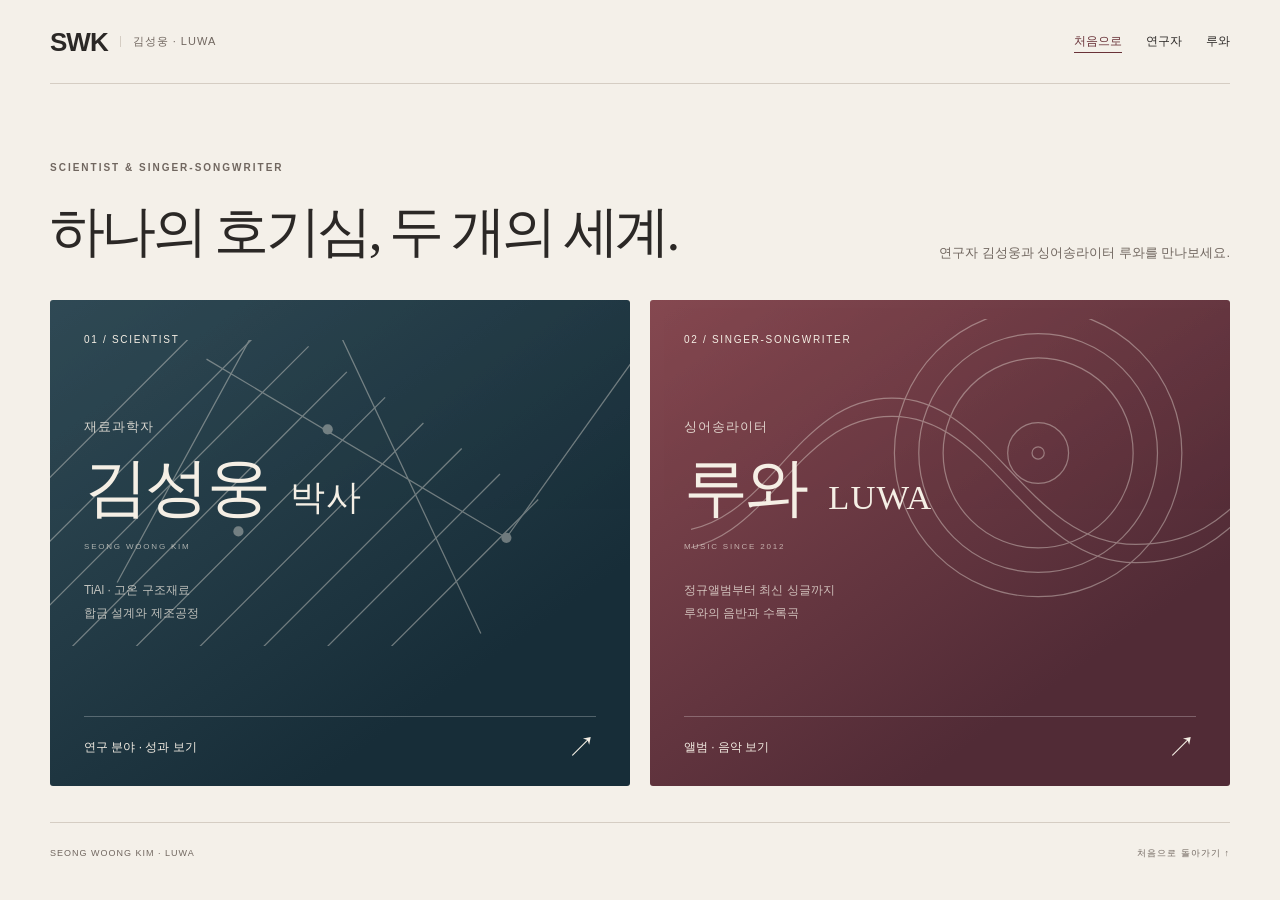
==== index.html @ 7f6cfd6c "Add YouTube Music links to all tracks" ====
<!doctype html><html lang="ko"><head><meta charset="utf-8"><meta name="viewport" content="width=device-width, initial-scale=1, viewport-fit=cover"><meta name="theme-color" content="#f4f0e9"><title>김성웅 · LUWA | 재료과학자와 싱어송라이터</title><meta name="description" content="한국재료연구원 김성웅 박사의 TiAl 연구 분야와 주요 성과, 싱어송라이터 루와의 음반과 멜론·지니·벅스 감상 링크."><link rel="icon" href="[data-uri]"><style>@charset "UTF-8";
:root{--paper:#f4f0e9;--ink:#2b2826;--muted:#70665f;--wine:#693238;--line:#d5cdc3;--serif:"Noto Serif CJK KR","Nanum Myeongjo","Batang",serif;--sans:-apple-system,BlinkMacSystemFont,"Segoe UI","Noto Sans CJK KR","Malgun Gothic",sans-serif}
*{box-sizing:border-box}html{scroll-behavior:smooth;scroll-padding-top:25px}body{margin:0;background:var(--paper);color:var(--ink);font-family:var(--sans);font-size:15px;line-height:1.7;word-break:keep-all;-webkit-font-smoothing:antialiased}a{color:inherit;text-decoration:none}button,input{font:inherit}button{color:inherit}button,a{-webkit-tap-highlight-color:transparent}button{cursor:pointer}button:disabled{cursor:default}img{display:block;max-width:100%}svg{display:block;width:24px;height:24px}a:focus-visible,button:focus-visible,input:focus-visible{outline:3px solid #a76632;outline-offset:5px}::selection{background:#693238;color:#fff}h1,h2,p,figure{margin:0}h2{font-family:var(--serif);font-size:clamp(26px,3vw,38px);font-weight:500;letter-spacing:-.065em;line-height:1.4}.wrap{width:calc(100% - 100px);max-width:1180px;margin-inline:auto}.eyebrow{font-size:10px;font-weight:650;letter-spacing:2px;line-height:1.6}.header{height:104px;display:flex;align-items:center;justify-content:space-between;border-bottom:1px solid var(--line)}.wordmark{display:flex;align-items:center;gap:12px;font-size:26px;font-weight:750;letter-spacing:-1px;line-height:1}.wordmark span{font-size:11px;letter-spacing:1px;font-weight:450;color:var(--muted);padding-left:12px;border-left:1px solid var(--line)}nav{display:flex;align-items:center;gap:30px;font-size:12px}nav>a{padding:12px 0}.nav-share{border:0;background:none;width:44px;height:44px;display:grid;place-items:center;margin-right:-10px}.nav-share:hover{color:var(--wine)}.hero{display:grid;grid-template-columns:1.03fr 1fr;gap:8%;padding-block:62px 64px;align-items:center}.hero-copy .eyebrow{display:flex;align-items:center;gap:11px}.small-star{font-size:22px;color:var(--wine);line-height:1}.divider{color:#b4a79c;margin-inline:3px}h1{font-family:var(--serif);font-size:clamp(75px,8.4vw,118px);font-weight:400;letter-spacing:-.075em;line-height:1.13;margin:25px 0 27px}h1 span{display:block;padding-left:27%}.hero-line{font-family:var(--serif);font-size:22px;letter-spacing:-.035em;margin-bottom:12px}.intro{color:var(--muted);font-size:13px;line-height:1.95}.hero-actions{display:flex;align-items:center;gap:24px;flex-wrap:wrap;margin-top:29px}.button{border:1px solid transparent;min-height:48px;display:inline-flex;align-items:center;justify-content:center;gap:12px;padding:12px 21px;font-size:12px;font-weight:550;transition:background .18s,transform .18s}.button svg{height:18px;width:18px}.primary{background:var(--wine);color:#fffaf3}.primary:hover{background:#54252b;transform:translateY(-1px)}.text-link{display:inline-flex;align-items:center;justify-content:space-between;gap:14px;min-height:44px;font-size:12px}.text-link:hover{color:var(--wine)}.text-link>span{font-size:20px;font-family:var(--sans)}.release-line{display:flex;gap:20px;align-items:baseline;margin-top:36px;border-top:1px solid var(--line);padding-top:18px;font-size:11px;letter-spacing:1px}.release-line>span:first-child{color:var(--muted);font-size:9px;letter-spacing:1.5px;margin-right:auto}.release-line time{font-weight:600;letter-spacing:1.7px}.release-line>span:last-child{font-size:9px;color:var(--muted)}.hero-art{min-width:0}.art-frame{box-shadow:12px 17px 35px #35261d1c;border:8px solid #eee7dc;background:var(--wine);transform:rotate(2deg)}.art-frame img{width:100%;height:auto}figcaption{display:flex;justify-content:space-between;gap:10px;color:var(--muted);font-size:8px;letter-spacing:1px;margin-top:26px}.listen-section{padding:70px 0;background:#eae4db;border-block:1px solid var(--line)}.listen-layout{display:grid;grid-template-columns:1fr 1.08fr;gap:9%}.section-heading .eyebrow{margin-bottom:17px;color:var(--wine)}.section-heading>p:not(.eyebrow){font-size:14px;line-height:1.9;color:var(--muted);margin-top:19px}.section-note{display:block;font-size:11px;color:var(--muted);margin-top:37px}.platforms{border-top:1px solid #bab0a5}.platform{width:100%;border:0;border-bottom:1px solid #c8beb3;padding:14px 4px;background:transparent;display:flex;align-items:center;gap:17px;text-align:left;min-height:73px}.platform-icon{width:34px;height:34px;border:1px solid #c7bcb2;border-radius:50%;display:grid;place-items:center;font-size:24px;line-height:1;font-weight:650;flex-shrink:0;font-family:Georgia,serif}.youtube{color:var(--wine);border:0}.platform-name{font-size:15px;line-height:1.4;font-weight:550}.platform-name>span{display:block;font-size:9px;font-weight:400;color:var(--muted);margin-top:2px;letter-spacing:.5px}.platform-status{margin-left:auto;font-size:10px;color:var(--muted);white-space:nowrap}.platform-status>span{font-size:20px;margin-left:15px;color:var(--wine)}.platform:disabled .platform-name{color:#736a63}.platform:disabled .platform-icon{color:#80736a}.platform.available:hover{background:#f4f0e980}.platform.available .platform-status{color:var(--wine);font-weight:550}.watch-section{padding-block:80px}.section-top{display:flex;align-items:flex-end;justify-content:space-between;gap:22px;margin-bottom:27px}.section-top .eyebrow{color:var(--wine);margin-bottom:12px}.video-shell{aspect-ratio:16/9;background:#2e2627;position:relative;overflow:hidden}.video-shell iframe{display:block;width:100%;height:100%;border:0;position:absolute;inset:0}.video-poster{height:100%;position:relative;display:flex;align-items:center;justify-content:center;flex-direction:column;isolation:isolate;overflow:hidden;color:#ede3d6;background:radial-gradient(ellipse at 45% 120%,#754349 0,transparent 65%),#292527}.video-poster:after{content:"";position:absolute;inset:16px;border:1px solid #ded0bf24;pointer-events:none}.video-orbit{position:absolute;width:70%;height:150%;border:1px solid #c5aa8c45;border-radius:50%;transform:rotate(35deg);z-index:-1}.video-orbit:after{content:"";position:absolute;inset:0;border:1px solid #d3baa254;border-radius:50%;transform:rotate(-70deg)}.video-artist{font-size:11px;letter-spacing:8px;opacity:.7;margin-top:3%}.video-title{font-family:var(--serif);font-size:clamp(34px,5.5vw,73px);letter-spacing:.12em;padding-left:.12em;margin-block:8px 24px}.play-button{border:0;background:none;color:#ede3d6;display:flex;align-items:center;gap:12px;font-size:11px;z-index:2;min-height:48px}.play-circle{border:1px solid #cdbdaf77;border-radius:50%;width:46px;height:46px;display:grid;place-items:center;transition:background .2s}.play-circle svg{width:18px;height:18px}.play-button:hover .play-circle{background:#f4f0e91c}.video-corner{position:absolute;left:34px;bottom:28px;font-size:9px;letter-spacing:1.5px;opacity:.55}.video-note{font-size:11px;color:var(--muted);margin-top:13px}.video-note a{text-decoration:underline;text-underline-offset:3px}.video-noscript{font-size:13px;text-decoration:underline;z-index:2}.artist-section{padding-block:72px;background:#eae4db;border-block:1px solid var(--line)}.artist-layout{display:grid;grid-template-columns:.9fr 1fr;gap:13%;align-items:center}.artist-monogram{aspect-ratio:1;display:flex;align-items:center;justify-content:center;background:#d9d1c6;position:relative;overflow:hidden}.artist-monogram>span{font-family:Georgia,serif;font-weight:400;font-size:clamp(88px,13vw,177px);letter-spacing:-.08em;line-height:.8;color:#786658;margin-top:-20px}.asterisk{font-family:var(--sans);font-size:.3em;display:inline-block;vertical-align:top;margin-left:10px;color:var(--wine)}.artist-monogram small{position:absolute;bottom:23px;left:28px;font-size:9px;letter-spacing:2px;line-height:1.6;color:#65574b}.artist-copy .eyebrow{color:var(--wine);margin-bottom:15px}.artist-copy h2{font-size:39px;display:flex;align-items:baseline;gap:15px}.artist-copy h2 span{font-family:var(--sans);font-size:13px;letter-spacing:4px;color:var(--muted)}.artist-lead{font-family:var(--serif);font-size:23px;line-height:1.5;margin-top:22px;margin-bottom:19px;letter-spacing:-.03em}.artist-copy>p:not(.eyebrow):not(.artist-lead){font-size:13px;color:var(--muted);line-height:1.95;margin-top:12px}.artist-facts{border-top:1px solid #c5baaf;display:flex;gap:60px;padding-top:20px;margin-top:27px}.artist-facts strong{font-family:Georgia,serif;font-size:29px;font-weight:400;line-height:1.2}.artist-facts strong small{font-family:var(--sans);font-size:9px;letter-spacing:1px;margin-left:4px}.artist-facts span{display:block;font-size:10px;color:var(--muted);margin-top:6px}.share-section{text-align:center;padding-block:90px 85px}.share-section .eyebrow{color:var(--wine);margin-bottom:22px}.share-section h2{font-size:clamp(30px,4vw,44px);line-height:1.5}.share-section>p:not(.eyebrow){font-size:13px;color:var(--muted);margin-top:15px;margin-bottom:27px}.share-section .primary{min-width:165px}.share-fallback{display:inline-flex}.js-enabled .share-fallback{display:none}.footer{display:flex;align-items:center;justify-content:space-between;border-top:1px solid var(--line);padding-block:28px 35px;gap:20px}.footer .wordmark{font-size:21px}.footer p,.footer>a:last-child{font-size:9px;letter-spacing:1px;color:var(--muted)}.mobile-bar{display:none}.toast{position:fixed;bottom:30px;left:50%;transform:translate(-50%,20px);padding:12px 21px;background:var(--ink);color:var(--paper);font-size:12px;opacity:0;pointer-events:none;z-index:20;transition:opacity .2s,transform .2s;max-width:calc(100% - 36px);width:max-content}.toast.show{opacity:1;transform:translate(-50%,0)}dialog{border:1px solid var(--line);background:var(--paper);padding:36px;max-width:calc(100vw - 32px);width:440px;color:var(--ink)}dialog::backdrop{background:#21161899}dialog h2{font-size:25px;margin:17px 0 13px}dialog p:not(.eyebrow){font-size:12px;color:var(--muted)}dialog input{display:block;width:100%;margin:20px 0;background:#fffaf5;border:1px solid var(--line);padding:12px;font-size:13px;word-break:normal}.dialog-close{position:absolute;right:8px;top:5px;font-size:28px;line-height:1;width:40px;height:40px;background:none;border:0}.sr-only,.skip-link:not(:focus){position:absolute;width:1px;height:1px;padding:0;margin:-1px;overflow:hidden;clip:rect(0,0,0,0);white-space:nowrap;border:0}.skip-link:focus{position:fixed;top:10px;left:10px;z-index:50;background:var(--ink);color:white;padding:10px 20px}[hidden]{display:none!important}
@media(min-width:1440px){.hero{padding-block:76px 80px}}
@media(max-width:900px){.wrap{width:calc(100% - 56px)}.hero{gap:6%;padding-block:50px}.hero-actions{gap:13px}.hero-actions .text-link{font-size:11px}.listen-layout{gap:7%;grid-template-columns:1fr 1.2fr}.artist-layout{gap:8%}.artist-lead{font-size:21px}}
@media(max-width:650px){body{font-size:14px;padding-bottom:calc(76px + env(safe-area-inset-bottom))}.wrap{width:calc(100% - 44px)}.header{height:77px}.wordmark{font-size:24px}.wordmark span{font-size:10px;gap:9px;padding-left:10px}nav{gap:17px;font-size:11px}nav>a{padding-block:13px}.nav-share{display:none}.hero{display:flex;flex-direction:column;gap:0;padding-block:37px 40px;align-items:stretch}.eyebrow{font-size:9px;letter-spacing:1.7px}.hero-copy .eyebrow{gap:8px}.small-star{font-size:20px}h1{font-size:86px;line-height:1.08;letter-spacing:-.075em;margin:21px 0 21px}h1 span{display:inline;padding-left:0}.hero-line{font-size:21px;margin-bottom:12px}.intro{font-size:12px;max-width:330px}.hero-actions{margin-top:22px;gap:20px}.button{font-size:12px;padding-inline:17px;min-height:48px}.hero-actions .text-link{font-size:11px;gap:8px}.release-line{margin-top:24px;padding-top:15px;gap:20px}.hero-art{width:88%;margin:34px auto 0}.art-frame{border-width:6px;transform:rotate(1.8deg)}figcaption{font-size:7px;letter-spacing:.5px;margin-top:20px}.listen-section{padding-block:41px}.listen-layout{grid-template-columns:1fr;gap:27px}.section-heading h2{font-size:28px}.section-heading .eyebrow{margin-bottom:12px}.section-heading>p:not(.eyebrow){font-size:12px;margin-top:13px;line-height:1.85}.section-heading>p:not(.eyebrow) br{display:none}.section-note{margin-top:13px;font-size:10px}.platform{padding-block:12px;min-height:70px}.platform-name{font-size:14px}.platform-status{font-size:10px}.watch-section{padding-block:42px}.section-top{display:block;margin-bottom:17px}.section-top h2{font-size:28px}.section-top>.text-link{font-size:10px;min-height:34px;margin-top:8px;gap:8px}.video-poster:after{inset:9px}.video-title{font-size:32px;margin:5px 0 10px;letter-spacing:.08em}.video-artist{font-size:8px;letter-spacing:5px;margin-top:0}.play-circle{width:36px;height:36px}.play-button{font-size:10px;gap:9px;min-height:42px}.video-corner{display:none}.video-note{font-size:10px;line-height:1.85;margin-top:12px}.artist-section{padding-block:39px}.artist-layout{grid-template-columns:1fr;gap:28px}.artist-monogram{aspect-ratio:1.75}.artist-monogram>span{font-size:104px;line-height:.83;margin-left:21px;margin-top:0}.artist-monogram>span br{display:none}.artist-monogram small{font-size:7px;left:18px;bottom:15px}.artist-copy h2{font-size:35px}.artist-copy .eyebrow{margin-bottom:9px}.artist-lead{font-size:23px;margin-top:17px;margin-bottom:15px}.artist-copy>p:not(.eyebrow):not(.artist-lead){font-size:12px}.artist-facts{margin-top:24px;gap:65px;padding-top:17px}.share-section{padding-block:54px}.share-section h2{font-size:31px}.share-section .eyebrow{font-size:8px;margin-bottom:16px}.share-section>p:not(.eyebrow){font-size:12px;margin-bottom:23px}.footer{padding-block:24px;flex-wrap:wrap;gap:16px}.footer p{margin-left:auto;font-size:8px}.footer>a:last-child{display:none}.mobile-bar{display:flex;align-items:center;justify-content:space-between;gap:12px;position:fixed;bottom:0;left:0;right:0;background:#f4f0e9f5;border-top:1px solid var(--line);padding:12px 22px calc(12px + env(safe-area-inset-bottom));z-index:10;backdrop-filter:blur(8px)}.mobile-bar>span{font-size:12px;font-weight:600}.mobile-bar small{display:block;font-size:8px;letter-spacing:1.6px;font-weight:400;color:var(--muted);margin-top:2px}.mobile-bar a{display:flex;align-items:center;justify-content:space-between;min-height:44px;gap:35px;background:var(--wine);color:var(--paper);padding:10px 18px;font-size:11px}.toast{bottom:calc(91px + env(safe-area-inset-bottom));font-size:11px}dialog{padding:30px 23px}}
@media(max-width:365px){.wrap{width:calc(100% - 36px)}nav{gap:12px}h1{font-size:62px}.hero-actions{gap:12px}.hero-actions .text-link{font-size:10px}.button{padding-inline:13px}.hero-art{width:90%}.release-line{gap:12px}.platform{gap:12px}.platform-status{font-size:9px}.artist-monogram>span{font-size:90px}.mobile-bar{padding-inline:18px}}
@media(prefers-reduced-motion:reduce){html{scroll-behavior:auto}*,*:before,*:after{transition:none!important;animation:none!important}}
@media print{.mobile-bar,.nav-share,[data-share],.play-button{display:none!important}body{padding-bottom:0}.hero,.artist-layout{break-inside:avoid}.video-shell{max-height:300px}.share-section{display:none}}
/* Discography: an accessible static catalog, enhanced with local filtering. */
.discography-section{padding-block:76px 68px}.archive-heading{display:flex;justify-content:space-between;align-items:center;gap:30px}.archive-heading .eyebrow{color:var(--wine);margin-bottom:17px}.archive-heading h2{font-size:42px;line-height:1.45}.archive-intro{font-size:13px;line-height:1.9;color:var(--muted);margin-top:17px}.archive-numbers{display:flex;flex-wrap:wrap;gap:20px 42px;text-align:right;max-width:235px}.archive-numbers strong{font:64px/1 Georgia,serif;color:var(--wine)}.archive-numbers span{display:block;font-size:9px;letter-spacing:2px;margin-top:8px}.archive-numbers p{flex-basis:100%;font-size:10px;letter-spacing:3px;border-top:1px solid var(--line);padding-top:14px}.archive-note{font-size:11px;color:var(--muted);line-height:1.8;margin-top:22px}.catalog-tools{margin-top:32px;padding:20px;background:#eae4db;border:1px solid var(--line)}.search-wrap{display:flex;align-items:center;gap:12px;border-bottom:1px solid #a79c90;padding-bottom:12px}.search-wrap svg{width:21px;flex-shrink:0;color:var(--wine)}.search-wrap input{background:transparent;border:0;min-width:0;width:100%;font-size:14px;line-height:1.5;padding:9px 0;color:var(--ink)}.search-wrap input::placeholder{color:#6e6259}.catalog-filters{display:flex;align-items:center;justify-content:space-between;gap:14px;margin-top:15px}.type-filters{display:flex;flex-wrap:wrap;gap:7px}.type-filters button{background:transparent;border:1px solid #c5b8aa;border-radius:2px;min-height:44px;font-size:12px;padding:7px 15px}.type-filters button[aria-pressed=true]{background:var(--wine);border-color:var(--wine);color:#fffaf3}.version-select select{font:inherit;font-size:12px;min-height:44px;padding:8px 25px 8px 10px;border:1px solid #c5b8aa;color:var(--ink);background:var(--paper);border-radius:2px;max-width:100%}select:focus-visible,summary:focus-visible{outline:3px solid #a76632;outline-offset:4px}.catalog-status{display:flex;align-items:center;justify-content:space-between;gap:12px;margin-top:21px;margin-bottom:12px}.catalog-status p{font-size:11px;color:var(--muted)}.catalog-status button,.no-results button{border:0;background:none;min-height:44px;color:var(--wine);font-size:12px;padding:8px 0}.album-grid{display:grid;grid-template-columns:repeat(2,minmax(0,1fr));gap:17px;align-items:start}.album-card{border:1px solid var(--line);background:#faf7f1;min-width:0}.album-card summary{padding:18px;cursor:pointer;display:flex;align-items:center;gap:18px;list-style:none;min-height:135px}.album-card summary::-webkit-details-marker{display:none}.album-card summary:hover{background:#eee7dd}.album-card summary img{width:92px;height:92px;object-fit:cover;flex-shrink:0;box-shadow:0 4px 10px #28201818}.album-info{display:block;flex:1;min-width:0}.album-meta{display:block;color:var(--muted);font-size:10px;line-height:1.6}.album-meta>span{padding-inline:5px}.album-title{display:block;font-family:var(--serif);font-size:22px;line-height:1.5;letter-spacing:-.045em;margin-block:7px 9px;overflow-wrap:anywhere}.album-count{font-size:8px;letter-spacing:1.6px;color:var(--muted)}.expand-icon{font:28px/1 Georgia,serif;font-weight:300;color:var(--wine);flex-shrink:0}.album-card[open] .expand-icon{transform:rotate(45deg)}.album-body{padding:0 18px 8px}.album-links{border-top:1px solid var(--line);border-bottom:1px solid var(--line);display:flex;align-items:center;justify-content:space-between;gap:8px;padding-block:7px}.album-links>span{font-size:10px;color:var(--muted)}.album-links>div{display:flex;flex-wrap:wrap;gap:12px}.album-links a{font-size:11px;color:var(--wine);display:inline-flex;gap:6px;align-items:center;min-height:44px}.tracklist{padding:0;margin:0;list-style:none}.track{padding:13px 0 11px;border-bottom:1px solid #e1d9ce}.track:last-child{border-bottom:0}.track-name{display:flex;align-items:baseline;gap:11px;font-size:12px;line-height:1.7}.track-name>span:last-child{overflow-wrap:anywhere}.track-number{font-size:9px;color:#8a7767;min-width:17px;font-variant-numeric:tabular-nums}.track-links{display:flex;gap:8px;margin-left:28px;margin-top:7px}.track-links a{font-size:10px;display:flex;gap:7px;min-height:44px;align-items:center;justify-content:center;border:1px solid #d4c8ba;background:#f3eee5;color:#5d3c32;padding:7px 12px;flex:1;max-width:98px}.track-links a:hover,.album-links a:hover{color:var(--wine);background:#e6dccf}.catalog-source{font-size:10px;color:var(--muted);line-height:1.8;margin-top:22px}.no-results{text-align:center;padding:38px 16px;border:1px solid var(--line)}.no-results p{font-size:14px}.no-results button{text-decoration:underline}.hero-art .art-frame{background:#071525}.artist-nav{display:inline-block}
@media(max-width:900px){.album-card summary{gap:13px;padding:15px}.album-card summary img{width:76px;height:76px}.album-title{font-size:19px}.album-body{padding-inline:15px}.album-meta{font-size:9px}.album-meta>span{padding-inline:2px}}
@media(max-width:650px){.artist-nav{display:none!important}.discography-section{padding-block:44px}.archive-heading{align-items:flex-start;gap:16px}.archive-heading h2{font-size:29px}.archive-heading .eyebrow{margin-bottom:12px}.archive-intro{font-size:11px;margin-top:14px}.archive-numbers{max-width:80px;gap:17px;justify-content:flex-end;margin-top:28px}.archive-numbers strong{font-size:39px}.archive-numbers span{font-size:7px;letter-spacing:1.3px;margin-top:3px}.archive-numbers p{font-size:7px;letter-spacing:.5px;padding-top:10px}.archive-note{font-size:10px;margin-top:20px}.catalog-tools{padding:14px;margin-top:22px}.search-wrap{gap:9px;padding-bottom:8px}.search-wrap input{font-size:12px;padding-block:9px}.catalog-filters{flex-wrap:wrap;gap:10px;margin-top:12px}.type-filters{gap:6px}.type-filters button{font-size:11px;padding-inline:12px}.version-select{width:100%}.version-select select{width:100%;font-size:11px}.catalog-status{margin-top:14px;margin-bottom:8px}.catalog-status p,.catalog-status button{font-size:10px}.album-grid{grid-template-columns:1fr;gap:12px}.album-card summary{padding:15px;gap:15px;min-height:119px}.album-card summary img{width:80px;height:80px}.album-title{font-size:21px;margin-block:5px 7px}.album-meta{font-size:9px}.album-count{font-size:7px}.expand-icon{font-size:24px}.album-links>div{gap:11px}.album-links a{font-size:10px}.track-name{font-size:12px}.catalog-source{font-size:9px}.track-links a{max-width:none;font-size:10px}}
@media(max-width:365px){.archive-heading h2{font-size:26px}.archive-intro{font-size:10px}.archive-numbers strong{font-size:34px}.album-card summary{gap:12px;padding:13px}.album-card summary img{width:66px;height:66px}.album-title{font-size:19px}.album-body{padding-inline:13px}.track-links{gap:6px}.track-links a{padding-inline:8px}.type-filters button{padding-inline:10px}.archive-numbers{max-width:65px}.album-meta time{display:block}}
@media print{.catalog-tools,.catalog-status button{display:none!important}.album-grid{display:block}.album-card{break-inside:avoid;margin-bottom:14px}}

/* Scientist + musician homepage */
.dual-brand{letter-spacing:-.04em}.identity-hero{padding-block:66px 72px;display:grid;grid-template-columns:1.1fr 1fr;gap:7%;align-items:center}.identity-hero h1{font-size:clamp(37px,4.1vw,59px);line-height:1.5;letter-spacing:-.065em;margin:25px 0 22px}.identity-hero .eyebrow{color:var(--wine)}.identity-lead{font-size:17px;font-weight:600;letter-spacing:-.03em}.identity-copy{font-size:13px;line-height:2;color:var(--muted);margin-top:15px}.outline{border-color:var(--wine);color:var(--wine);background:transparent}.identity-art{display:grid;grid-template-columns:1fr .64fr;align-items:end;gap:13px}.music-window{background:#182b37;position:relative;box-shadow:0 12px 30px #2b282622;transform:translateY(-20px)}.music-window img{aspect-ratio:1;object-fit:cover}.music-window>span{display:block;background:#faf7f1;padding:16px;font-size:8px;letter-spacing:1.2px;color:var(--muted)}.music-window strong{display:block;font-family:var(--serif);font-size:22px;color:var(--ink);margin:5px 0;letter-spacing:0}.music-window small{font-size:7px;letter-spacing:.5px}.science-window{position:relative;isolation:isolate;overflow:hidden;background:#223740;color:#edf0ed;min-height:255px;padding:20px 16px;display:flex;flex-direction:column;justify-content:space-between;gap:20px}.science-window .eyebrow{font-size:7px;letter-spacing:1.4px;color:#d4d9ce}.science-window strong{font-family:var(--serif);font-size:27px;font-weight:400;line-height:1.5}.science-window>span:last-of-type{font-size:8px;line-height:1.7}.material-lines{position:absolute;inset:0;z-index:-1;opacity:.24;background:repeating-linear-gradient(125deg,transparent 0,transparent 13px,#c6d5c6 14px,transparent 15px)}.identity-strip{background:#e6dfd4;border-block:1px solid var(--line)}.identity-strip>div{display:flex;justify-content:space-between;gap:15px;padding-block:16px;font-size:10px;letter-spacing:1.5px;color:#61574e}.science-section{padding-block:75px}.science-heading{display:flex;justify-content:space-between;align-items:flex-end;gap:30px;margin-bottom:30px}.science-heading .eyebrow{color:var(--wine);margin-bottom:15px}.science-heading h2{font-size:36px}.science-heading>p{font-size:12px;line-height:1.9;color:var(--muted)}.science-feature{display:grid;grid-template-columns:.9fr 1fr;background:#e8e7e0;border:1px solid #c6ccc3}.science-feature-title{padding:35px;background:#223740;color:#f2f0e9}.science-feature-title .eyebrow{font-size:8px;color:#d3d8cc}.science-feature-title h3{font-family:var(--serif);font-size:33px;font-weight:400;line-height:1.45;letter-spacing:-.04em;margin:18px 0 24px}.science-feature-title>span{display:block;font-size:11px;border-top:1px solid #63716e;padding-top:16px}.science-feature-copy{padding:35px;display:flex;flex-direction:column;justify-content:center;gap:17px}.science-feature-copy p{font-size:13px;line-height:2;color:#52615e}.science-feature-copy a{color:#223740;margin-top:5px;justify-content:flex-start}.research-areas{display:grid;grid-template-columns:repeat(3,1fr);gap:25px;margin-top:33px}.research-areas article{border-top:1px solid var(--line);padding-top:17px}.research-areas article>span{font-size:9px;color:var(--wine)}.research-areas h3{font-size:17px;font-weight:500;margin:13px 0 9px}.research-areas p{font-size:12px;line-height:1.9;color:var(--muted)}.research-links{margin-top:26px;display:flex;flex-wrap:wrap;gap:12px 25px}.research-links a{min-height:44px;display:inline-flex;align-items:center;font-size:11px;color:var(--wine);border-bottom:1px solid var(--line)}.release-hero{border-top:1px solid var(--line)}.release-title{font-size:clamp(70px,8vw,110px);font-weight:400;letter-spacing:-.075em;line-height:1.13;margin:25px 0 27px}.release-title span{display:block;padding-left:27%}.mobile-only{display:none}.plain-notice{padding:14px;margin:0;background:#e8e1d6;font-size:12px;text-align:center}.dual-bar a{flex:1;justify-content:center}.dual-bar a:nth-child(2){background:#223740}
@media(max-width:900px){.identity-hero{gap:4%}.identity-art{gap:9px}.science-window{padding:17px 13px}.science-window strong{font-size:23px}.science-heading h2{font-size:31px}}
@media(max-width:650px){.identity-hero{display:block;padding-block:39px 43px}.identity-hero h1{font-size:36px;line-height:1.5;margin:21px 0}.identity-lead{font-size:15px;line-height:1.75}.identity-copy{font-size:12px}.identity-hero .hero-actions{gap:12px}.identity-art{max-width:380px;margin:48px auto 0;gap:13px;grid-template-columns:1fr .7fr}.science-window{min-height:220px;padding:18px 14px}.science-window strong{font-size:27px}.music-window>span{padding:13px}.music-window strong{font-size:20px}.music-window small{font-size:6px}.identity-strip>div{font-size:8px;letter-spacing:.3px;gap:7px;flex-wrap:wrap;justify-content:flex-start}.identity-strip span+span{padding-left:10px;border-left:1px solid #baaea0}.identity-strip span:last-child{display:none}.science-section{padding-block:44px}.science-heading{display:block;margin-bottom:23px}.science-heading h2{font-size:29px}.science-heading>p{margin-top:17px;font-size:11px}.science-feature{grid-template-columns:1fr}.science-feature-title{padding:25px}.science-feature-title h3{font-size:30px;margin:17px 0}.science-feature-title>span{font-size:10px}.science-feature-copy{padding:25px;gap:14px}.science-feature-copy p{font-size:12px}.research-areas{grid-template-columns:1fr;gap:17px;margin-top:23px}.research-areas article{display:grid;grid-template-columns:24px 1fr;gap:6px 10px}.research-areas h3{margin:0;font-size:16px}.research-areas p{grid-column:2;font-size:12px}.research-links{gap:8px 18px;margin-top:20px}.research-links a{font-size:10px}.release-title{font-size:80px;margin:21px 0;line-height:1.12}.release-title span{display:inline;padding:0}.dual-brand{font-size:23px}.dual-brand span{font-size:9px}.header nav{gap:14px;font-size:10px}.dual-bar{gap:10px}.dual-bar a{min-height:44px;padding-inline:10px;gap:5px}.mobile-only{display:block}}
@media(max-width:365px){.identity-hero h1{font-size:29px}.science-window{min-height:190px;padding:14px 12px}.science-window strong{font-size:23px}.science-window>span:last-of-type{font-size:7px}.identity-art{gap:10px}.music-window>span{padding:11px}.release-title{font-size:61px}.dual-brand{font-size:20px}.dual-brand span{font-size:8px;padding-left:7px}.header nav{gap:11px;font-size:9px}}

.music-window img{width:100%;height:auto;aspect-ratio:1;object-fit:contain}

.science-window strong{white-space:nowrap}@media(max-width:650px){.science-window strong{font-size:21px}}@media(max-width:365px){.science-window strong{font-size:18px}}

/* Split entry and independent profiles */
.split-header nav{gap:24px}.split-header [aria-current=page]{color:var(--wine);text-decoration:underline;text-underline-offset:7px}.home-main{padding-block:46px 32px}.home-intro{display:flex;flex-wrap:wrap;justify-content:space-between;align-items:flex-end;gap:17px 25px;margin-bottom:32px}.home-intro .eyebrow{width:100%;color:var(--muted)}.home-intro h1{font-size:37px;line-height:1.4;letter-spacing:-.065em;margin:0}.home-intro>p:last-child{font-size:12px;color:var(--muted);padding-bottom:6px}.small-only{display:none}.portal-grid{display:grid;grid-template-columns:minmax(0,1fr) minmax(0,1fr);gap:20px}.portal{min-height:485px;position:relative;overflow:hidden;isolation:isolate;display:flex;flex-direction:column;color:#f5efe5;padding:31px 34px 24px;transition:transform .2s,box-shadow .2s}.research-portal{background:#223a43}.musician-portal{background:#743d42}.portal:hover{transform:translateY(-4px);box-shadow:0 12px 28px #29231b26}.portal:focus-visible{outline-offset:5px}.portal-label{font-size:8px;letter-spacing:1.7px;position:relative;z-index:1}.portal-drawing{display:block;width:100%;height:auto;position:absolute;right:0;top:30px;z-index:-1;opacity:.28;pointer-events:none}.portal .research-drawing{width:110%;right:-55px;top:40px}.portal .music-drawing{width:105%;right:-70px;top:19px;opacity:.26}.portal-name{margin-top:150px}.portal-role{display:block;font-size:13px;letter-spacing:1px;margin-bottom:10px;opacity:.85}.portal h2{font-size:51px;font-weight:400;line-height:1.25;letter-spacing:-.04em}.portal h2>span{font-family:Georgia,serif;font-size:32px;letter-spacing:.03em;display:inline-block;margin-left:8px}.portal-english{font-size:8px;letter-spacing:1.8px;opacity:.65;margin-top:12px}.portal-description{font-size:12px;line-height:1.9;opacity:.75;margin:25px 0 24px}.portal-action{display:flex;align-items:center;justify-content:space-between;gap:10px;border-top:1px solid #ffffff40;padding-top:16px;font-size:12px;line-height:1.6;margin-top:auto}.portal-arrow{font-size:29px;line-height:1}.home-caption{text-align:center;font-size:10px;color:var(--muted);margin-top:23px}.split-footer{padding-block:23px}.split-footer>p{font-size:9px;letter-spacing:1px}.split-footer>a:last-child{display:block}.profile-hero{display:grid;grid-template-columns:1.1fr .8fr;align-items:center;gap:9%;padding-block:58px}.profile-hero .eyebrow{color:#6c7d73}.profile-hero h1{font-family:var(--serif);font-size:28px;line-height:1.3;letter-spacing:-.05em;margin:20px 0}.profile-hero h1>span{font-size:62px;display:block;margin-top:7px;padding-left:0}.profile-subtitle{font-size:14px;margin-top:23px}.profile-copy{font-size:13px;color:var(--muted);line-height:2;margin-top:17px}.profile-symbol{aspect-ratio:1.45;position:relative;overflow:hidden;isolation:isolate;color:#d5e1d7;background:#223a43}.profile-symbol .portal-drawing{top:0;opacity:.5}.profile-symbol>span{position:absolute;bottom:19px;left:21px;font-size:8px;letter-spacing:1.5px}.music-symbol{background:#743d42;color:#f0dad0}.musician-profile h1{font-size:58px}.musician-profile h1 .latin-name{font:32px Georgia,serif;letter-spacing:.05em;margin-top:10px}.research-content{padding-block:34px 42px;border-top:1px solid var(--line)}.research-content>.eyebrow{color:var(--muted);margin-bottom:11px}.research-content>h2{font-size:31px}.research-content .research-areas{margin-top:25px}.research-content .science-feature{margin-top:26px}.transfer-highlight{padding:25px 0 0;margin-top:25px;border-top:1px solid var(--line)}.transfer-highlight .eyebrow{color:var(--muted);font-size:9px}.transfer-highlight h3{font-size:20px;font-weight:500;margin:14px 0 11px}.transfer-highlight p:not(.eyebrow){font-size:12px;color:var(--muted);line-height:1.9}.transfer-highlight a{margin-top:8px}.contact-section{padding-block:44px;background:#e5e7de;border-top:1px solid var(--line)}.contact-section h2{font-size:30px;margin-block:14px}.contact-section p:not(.eyebrow){font-size:12px;color:var(--muted);line-height:1.9}.contact-section .research-links{margin-top:18px}.musician-profile+.discography-section{padding-top:30px;border-top:1px solid var(--line)}.music-release-note{border-top:1px solid var(--line);padding-top:30px}.music-release-note p:first-child{font-size:13px}.music-release-note p:last-child{font-size:12px;color:var(--muted);margin-top:9px}.music-release-note+.watch-section{padding-top:35px}body{padding-bottom:0}.screen{min-height:100vh}.detail-screen{display:none}.detail-screen:target,#research:has(:target){display:block}.detail-screen:target~.home-screen,#research:has(:target)~.home-screen{display:none}.home-screen{display:block}
@media(max-width:900px){.portal{padding-inline:26px}.portal-name{margin-top:130px}.portal h2{font-size:43px}.portal h2>span{font-size:25px}.portal-description{font-size:11px}.profile-hero{gap:6%}.profile-copy{font-size:12px}}
@media(max-width:650px){.split-header{height:70px}.split-header .wordmark{font-size:21px}.split-header .wordmark span{font-size:8px;padding-left:8px}.split-header nav{gap:13px;font-size:10px}.home-main{padding-block:31px 24px}.home-intro{margin-bottom:25px;gap:15px}.home-intro .eyebrow{font-size:8px;letter-spacing:1.3px}.home-intro h1{font-size:29px;line-height:1.5}.home-intro>p:last-child{font-size:11px;line-height:1.8;max-width:280px;padding:0}.small-only{display:block}.portal-grid{gap:11px}.portal{min-height:382px;padding:19px 17px 17px}.portal-label{font-size:6px;letter-spacing:.75px;line-height:1.7;min-height:22px}.portal-name{margin-top:110px}.portal-role{font-size:10px;margin-bottom:9px;letter-spacing:0}.portal h2{font-size:29px;line-height:1.2}.portal h2>span{display:block;font-size:19px;margin:8px 0 0;line-height:1;letter-spacing:.02em}.portal-english{font-size:5.5px;letter-spacing:.7px;line-height:1.8;margin-top:10px;min-height:20px}.portal-name{min-height:111px}.portal-description{font-size:9px;line-height:1.9;margin-block:14px 20px}.portal-action{font-size:9px;align-items:center;gap:4px;padding-top:13px}.portal-arrow{font-size:22px}.portal .research-drawing{width:200%;right:-110px;top:28px;opacity:.28}.portal .music-drawing{width:195%;right:-130px;top:28px;opacity:.26}.home-caption{font-size:9px;margin-top:17px}.split-footer{padding-block:19px;gap:10px}.split-footer p{font-size:7px;margin-left:0}.split-footer>a:last-child{font-size:9px}.profile-hero{display:block;padding-block:35px}.profile-hero h1{font-size:23px;margin:17px 0}.profile-hero h1>span{font-size:43px}.profile-subtitle{font-size:12px;margin-top:17px}.profile-copy{font-size:12px;line-height:1.9;margin-top:13px}.profile-symbol{margin-top:28px;aspect-ratio:2.4}.profile-symbol .portal-drawing{top:-25%}.profile-symbol>span{font-size:7px;bottom:14px;left:16px}.musician-profile h1{font-size:44px}.musician-profile h1 .latin-name{font-size:25px}.research-content{padding-block:28px}.research-content>h2{font-size:26px}.research-content .research-areas{margin-top:20px}.transfer-highlight h3{font-size:17px;line-height:1.6}.transfer-highlight p:not(.eyebrow){font-size:11px}.contact-section{padding-block:32px}.contact-section h2{font-size:27px}.music-release-note p:first-child{font-size:11px}.music-release-note p:last-child{font-size:11px}.watch-section .section-top h2{font-size:25px}}
@media(max-width:365px){.wrap{width:calc(100% - 32px)}.split-header nav{gap:10px;font-size:9px}.split-header .wordmark{font-size:19px;gap:7px}.split-header .wordmark span{font-size:7px;padding-left:7px}.home-intro h1{font-size:26px}.portal-grid{gap:9px}.portal{padding-inline:13px;min-height:360px}.portal-name{margin-top:95px;min-height:102px}.portal h2{font-size:25px}.portal h2>span{font-size:17px}.portal-description{font-size:8px}.portal-role{font-size:9px}.portal-action{font-size:8px;gap:3px}.portal-arrow{font-size:19px}.portal-label{font-size:5.5px}.home-caption{font-size:8px}}

/* Give the two profiles their own palettes, with a common editorial layout. */
.split-header { height: 84px; }
.home-main { padding-block: clamp(36px, 6vw, 76px) 36px; }
.home-intro { margin-bottom: 30px; }
.home-intro h1 { font-size: clamp(30px, 4.3vw, 56px); }
.home-intro > p:last-child { font-size: 13px; }
.portal { min-height: clamp(370px, 38vw, 490px); border-radius: 3px; }
.research-portal { background: linear-gradient(145deg, #304a55, #172d38 75%); }
.musician-portal { background: linear-gradient(145deg, #854850, #512b36 75%); }
.portal-label { font-size: 10px; }
.portal-name { margin-top: auto; }
.portal h2 { font-size: clamp(36px, 5vw, 66px); }
.portal h2 > span { font-size: .54em; }
.portal-description { margin-bottom: 24px; }
.portal .portal-drawing { opacity: .38; }
.profile-hero h1:focus, .home-intro h1:focus { outline: none; }
.album-card[open] { border-color: #ab8588; }
.album-card summary:focus-visible { outline: 3px solid var(--wine); outline-offset: -4px; }
.album-links a, .track-links a { min-height: 36px; display: inline-flex; align-items: center; gap: 3px; }
@media (max-width: 650px) {
  body { padding-bottom: env(safe-area-inset-bottom); }
  .split-header { height: 70px; }
  .home-intro > p:last-child { font-size: 12px; }
  .portal { min-height: 290px; }
  .portal-name { min-height: 0; }
  .portal-label { font-size: 7px; }
  .portal-description { font-size: 11px; margin-block: 12px 16px; }
  .portal-action { font-size: 10px; }
  .portal h2 { font-size: clamp(24px, 6.4vw, 37px); }
  .portal h2 > span { display: inline; font-size: .55em; margin-left: 2px; }
  .portal-english { font-size: 7px; min-height: 0; }
}

/* Research portfolio */
#research-main {
  --research-blue: #233d48;
  --research-quiet: #53696f;
  --research-rule: #cbc9be;
  --research-surface: #faf7f0;
  word-break: normal;
  overflow-wrap: anywhere;
}
#research-main h1:focus { outline: none; }
#research-main h2,
#research-main h3 { color: var(--research-blue); }
#research-main .eyebrow { color: var(--research-quiet); }
#research-main .research-hero {
  display: grid;
  grid-template-columns: minmax(0, 1.1fr) minmax(0, .9fr);
  align-items: stretch;
  gap: clamp(30px, 5.5vw, 78px);
  padding-block: clamp(42px, 6vw, 76px) 36px;
}
#research-main .research-intro { align-self: center; }
#research-main h1 {
  margin: 12px 0 5px;
  color: var(--research-blue);
  font: 500 clamp(35px, 5.2vw, 72px)/1.17 Georgia, serif;
  letter-spacing: -.065em;
}
#research-main .research-name-ko {
  color: var(--research-quiet);
  font: 17px/1.35 var(--serif);
}
#research-main .research-affiliation {
  margin-top: 25px;
  color: var(--research-blue);
  font-size: 16px;
  font-weight: 700;
}
#research-main .research-lead {
  margin-top: 13px;
  color: var(--muted);
  font-size: 14px;
  line-height: 1.95;
}
#research-main .research-temperature {
  position: relative;
  isolation: isolate;
  overflow: hidden;
  display: grid;
  align-items: end;
  min-height: 310px;
  padding: clamp(25px, 4vw, 48px);
  border-radius: 3px;
  background: linear-gradient(145deg, #314b56, #192e38);
  color: #f9f4e8;
}
#research-main .research-temperature::after {
  position: absolute;
  z-index: -1;
  inset: 0;
  content: "";
  pointer-events: none;
  background: repeating-linear-gradient(133deg, transparent 0 18px, #c1e0df27 18px 19px, transparent 19px 25px);
  mask-image: linear-gradient(115deg, transparent 32%, #000);
}
#research-main .research-temperature .eyebrow { color: #d2e0df; }
#research-main .temperature-value {
  margin-top: 5px;
  font: clamp(80px, 10.5vw, 136px)/.99 Georgia, serif;
  letter-spacing: -.075em;
}
#research-main .temperature-value span {
  margin-left: .22em;
  font-size: .39em;
  letter-spacing: -.035em;
  vertical-align: 40%;
}
#research-main .temperature-label { margin-top: 12px; font-size: 14px; font-weight: 650; }
#research-main .temperature-award { margin-top: 5px; color: #d3e0df; font-size: 12px; }
#research-main .research-facts {
  display: grid;
  grid-template-columns: repeat(3, minmax(0, 1fr));
  margin-block: 0;
  border-block: 1px solid var(--research-rule);
}
#research-main .research-facts div { min-width: 0; padding: 17px 20px 20px; }
#research-main .research-facts div + div { border-left: 1px solid var(--research-rule); }
#research-main .research-facts dt { color: var(--research-quiet); font-size: 11px; }
#research-main .research-facts dd {
  margin: 3px 0 0;
  color: var(--research-blue);
  font: clamp(24px, 3.2vw, 36px)/1.15 Georgia, serif;
}
#research-main .research-facts dd span {
  display: block;
  margin-top: 6px;
  font: 12px/1.5 var(--sans);
}
#research-main .research-block {
  padding-block: clamp(35px, 5vw, 61px);
  border-bottom: 1px solid var(--research-rule);
}
#research-main .research-section-title { margin-bottom: clamp(18px, 2.5vw, 28px); }
#research-main .research-section-title h2 { margin-top: 7px; }
#research-main .research-columns,
#research-main .research-patents {
  display: grid;
  grid-template-columns: repeat(2, minmax(0, 1fr));
  align-items: start;
  gap: clamp(22px, 4.5vw, 56px);
}
#research-main .research-works { display: grid; gap: 12px; }
#research-main .research-work {
  min-width: 0;
  padding: clamp(17px, 2.7vw, 30px);
  border: 1px solid var(--research-rule);
  background: var(--research-surface);
}
#research-main .research-work-feature {
  border-color: #c3d0cb;
  border-left: 3px solid var(--research-blue);
  background: #e8ede7;
}
#research-main .research-work h3 { margin: 8px 0; font-size: clamp(17px, 2.1vw, 23px); line-height: 1.45; }
#research-main .research-work > p:not(.eyebrow) { color: var(--muted); font-size: 13px; line-height: 1.85; }
#research-main .research-link {
  display: inline-flex;
  align-items: center;
  gap: 6px;
  min-height: 44px;
  color: var(--research-blue);
  font-size: 12px;
  font-weight: 700;
  text-decoration: underline;
  text-underline-offset: 4px;
}
#research-main .research-link:hover { color: var(--wine); }
#research-main .research-work > .research-link { margin-top: 5px; }
#research-main .research-subheading { margin: 0 0 10px; font-size: 17px; }
#research-main .research-list,
#research-main .research-topic-grid,
#research-main .research-papers,
#research-main .research-patent-links {
  list-style: none;
  margin: 0;
  padding: 0;
}
#research-main .research-list li {
  display: grid;
  grid-template-columns: 92px minmax(0, 1fr);
  align-items: baseline;
  gap: 10px;
  padding-block: 11px;
  border-top: 1px solid var(--research-rule);
}
#research-main .research-list time,
#research-main .research-date,
#research-main .research-papers time {
  color: var(--research-quiet);
  font-size: 12px;
  font-variant-numeric: tabular-nums;
}
#research-main .research-list strong { display: block; color: var(--research-blue); font-size: 14px; }
#research-main .research-list li div span { display: block; margin-top: 2px; color: var(--muted); font-size: 12px; }
#research-main .research-topic-grid {
  display: grid;
  grid-template-columns: repeat(2, minmax(0, 1fr));
  column-gap: clamp(22px, 4.5vw, 56px);
}
#research-main .research-topic-grid li {
  display: grid;
  grid-template-columns: 26px minmax(0, 1fr);
  gap: 10px;
  padding-block: 15px;
  border-top: 1px solid var(--research-rule);
}
#research-main .research-topic-index { padding-top: 4px; color: var(--research-quiet); font-size: 11px; }
#research-main .research-topic-grid h3 { margin: 0 0 4px; font-size: 17px; }
#research-main .research-topic-grid p { color: var(--muted); font-size: 13px; }
#research-main .research-papers li {
  display: grid;
  grid-template-columns: 54px minmax(0, 1fr) auto;
  align-items: start;
  gap: 14px;
  border-top: 1px solid var(--research-rule);
  padding: 16px 0;
}
#research-main .research-papers time { margin-top: 4px; }
#research-main .research-papers h3 { margin: 0 0 4px; font-size: clamp(15px, 2vw, 18px); line-height: 1.5; }
#research-main .research-papers p { color: var(--muted); font-size: 13px; }
#research-main .research-papers .paper-meta { margin-top: 5px; color: var(--research-quiet); font-size: 11px; }
#research-main .research-papers .research-link { align-self: center; white-space: nowrap; }
#research-main .paper-access { display: grid; justify-items: end; align-self: center; }
#research-main .paper-access .research-link { min-height: 36px; }
#research-main .research-patent-links,
#research-main .research-contact-links { display: flex; flex-wrap: wrap; align-items: center; gap: 0 21px; }
#research-main .research-contact {
  display: flex;
  flex-wrap: wrap;
  justify-content: space-between;
  align-items: center;
  gap: 8px 24px;
  padding-block: 33px;
}
#research-main .research-contact h2 { font-size: clamp(22px, 3vw, 30px); }
@media (max-width: 760px) {
  #research-main .research-hero,
  #research-main .research-columns,
  #research-main .research-patents { grid-template-columns: 1fr; }
  #research-main .research-hero { gap: 25px; padding-bottom: 24px; }
  #research-main .research-temperature { min-height: 224px; }
}
@media (max-width: 480px) {
  #research-main .research-facts div { padding: 12px 8px 14px; }
  #research-main .research-facts dt { font-size: 9px; }
  #research-main .research-facts dd span { display: block; margin: 3px 0 0; font-size: 10px; }
  #research-main .research-topic-grid { grid-template-columns: 1fr; }
  #research-main .research-list li { grid-template-columns: 81px minmax(0, 1fr); }
  #research-main .research-papers li { grid-template-columns: 34px minmax(0, 1fr); gap: 4px 8px; }
  #research-main .research-papers li > a,
  #research-main .research-papers .paper-access { grid-column: 2; justify-self: start; }
  #research-main .paper-access { display: flex; gap: 15px; }
  #research-main .research-papers .research-link { align-self: start; font-size: 11px; }
  #research-main .research-papers p { font-size: 12px; }
}

/* Research figures and source material */
#research-main .research-gallery {
  display: grid;
  grid-template-columns: repeat(3, minmax(0, 1fr));
  gap: clamp(12px, 2vw, 24px);
}
#research-main .research-gallery figure {
  display: flex;
  flex-direction: column;
  overflow: hidden;
  border: 1px solid var(--research-rule);
  background: var(--research-surface);
}
#research-main .research-figure-image {
  position: relative;
  display: block;
  aspect-ratio: 3 / 2;
  background: #e8e6df;
}
#research-main .research-figure-image img {
  position: absolute;
  inset: 0;
  width: 100%;
  height: 100%;
  object-fit: contain;
}
#research-main .research-figure-image:focus-visible { outline-offset: -4px; }
#research-main .research-gallery figcaption {
  display: flex;
  flex: 1;
  flex-direction: column;
  align-items: flex-start;
  margin: 0;
  padding: clamp(16px, 2.3vw, 25px);
  color: var(--muted);
  font-size: 13px;
  line-height: 1.65;
  letter-spacing: normal;
  text-align: left;
}
#research-main .research-gallery h3 {
  margin: 7px 0;
  font-size: clamp(17px, 2vw, 21px);
  line-height: 1.35;
}
#research-main .research-figure-credit {
  margin-top: auto;
  padding-top: 13px;
  color: var(--research-quiet);
  font-size: 11px;
}
#research-main .research-figure-credit a { text-decoration: underline; text-underline-offset: 3px; }
#research-main .research-resources { margin-top: 30px; }
#research-main .research-resources h3 { margin: 0 0 10px; font-size: 19px; }
#research-main .research-resources ul { list-style: none; margin: 0; padding: 0; }
#research-main .research-resources li {
  display: grid;
  grid-template-columns: 106px minmax(0, 1fr) auto;
  align-items: center;
  gap: 8px 15px;
  padding-block: 12px;
  border-top: 1px solid var(--research-rule);
}
#research-main .research-resources .resource-kind {
  color: var(--research-quiet);
  font-size: 10px;
  font-weight: 650;
  letter-spacing: .8px;
}
#research-main .research-resources strong { color: var(--research-blue); font-size: 14px; }
#research-main .research-resources p { color: var(--muted); font-size: 12px; }
#research-main .research-resources .research-link { white-space: nowrap; }
@media (max-width: 760px) {
  #research-main .research-gallery { grid-template-columns: 1fr; }
  #research-main .research-figure-image { max-height: 300px; }
  #research-main .research-resources li { grid-template-columns: 1fr; gap: 3px; }
  #research-main .research-resources .research-link { justify-self: start; }
}

#research-main .research-quick-links { display: flex; flex-wrap: wrap; gap: 0 21px; margin-top: 12px; }
#research-main #research-figures,
#research-main #research-resources-title { scroll-margin-top: 24px; }
#research-main .research-result-grid { grid-template-columns: repeat(2, minmax(0, 1fr)); }
#research-main .research-result-grid .research-figure-image { aspect-ratio: 600 / 264; }
@media (max-width: 760px) {
  #research-main .research-result-grid { grid-template-columns: 1fr; }
}
#research-main #awards-press-title { scroll-margin-top: 24px; }
#research-main .press-section-intro { color: var(--muted); font-size: 14px; margin-top: 12px; max-width: 580px; }
#research-main .press-feature-grid { display: grid; grid-template-columns: minmax(0, 1.25fr) minmax(0, 1fr); gap: clamp(28px, 5vw, 68px); align-items: center; }
#research-main .research-press figure { margin: 0; min-width: 0; }
#research-main .research-press figure > a { display: block; }
#research-main .research-press img { display: block; width: 100%; height: auto; border: 1px solid var(--research-rule); }
#research-main .research-press figcaption { display: block; text-align: left; margin-top: 13px; font-size: 12px; line-height: 1.65; letter-spacing: 0; }
#research-main .research-press figcaption strong { display: block; color: var(--research-blue); font-size: 13px; font-weight: 650; }
#research-main .research-press figcaption p { margin: 4px 0; color: var(--muted); }
#research-main .research-press figcaption .research-link { margin-top: 4px; font-size: 11px; }
#research-main .press-award-label { color: #87633d; font-size: 10px; letter-spacing: 1.4px; font-weight: 700; }
#research-main .press-feature-copy h3 { font-family: var(--serif); font-size: clamp(27px, 3.1vw, 42px); font-weight: 400; line-height: 1.2; letter-spacing: -.035em; margin: 17px 0 20px; }
#research-main .press-award-name { color: var(--research-blue); font-weight: 650; font-size: 14px; margin-bottom: 15px; }
#research-main .press-feature-copy > p:not(.press-award-label):not(.press-award-name) { color: var(--muted); line-height: 1.8; font-size: 13px; }
#research-main .press-year-note { border-left: 2px solid #bba386; padding-left: 15px; margin: 20px 0 16px; }
#research-main .press-year-note strong { color: var(--research-blue); font-weight: 600; }
#research-main .press-secondary-grid { display: grid; grid-template-columns: minmax(0, .85fr) minmax(0, 1.15fr); gap: clamp(30px, 5vw, 68px); margin-top: 44px; padding-top: 38px; border-top: 1px solid var(--research-rule); align-items: start; }
#research-main .press-coverage h3 { margin: 0 0 18px; font-size: 20px; }
#research-main .press-story { display: block; padding: 17px 0 19px; border-top: 1px solid var(--research-rule); }
#research-main .press-story-meta { display: flex; justify-content: space-between; align-items: baseline; gap: 12px; color: var(--muted); font-size: 10px; letter-spacing: .5px; }
#research-main .press-story-meta strong { color: #87633d; font-size: 11px; }
#research-main .press-story-title { display: block; margin: 10px 0 6px; color: var(--research-blue); font-size: 15px; line-height: 1.65; font-weight: 600; word-break: keep-all; }
#research-main .press-story-title > span { display: inline-block; margin-left: 5px; }
#research-main .press-story-subtitle { display: block; color: var(--muted); font-size: 11px; line-height: 1.6; }
#research-main .press-story:hover .press-story-title { text-decoration: underline; text-underline-offset: 4px; }
@media (max-width: 760px) {
  #research-main .press-feature-grid, #research-main .press-secondary-grid { grid-template-columns: 1fr; gap: 25px; }
  #research-main .press-feature-copy h3 { font-size: 32px; }
  #research-main .press-secondary-grid { margin-top: 30px; padding-top: 30px; }
  #research-main .press-story-meta { flex-wrap: wrap; gap: 5px 12px; }
}

#music-main .track-links { flex-wrap: wrap; row-gap: 8px; }
</style></head><body><section id="research" class="screen detail-screen"><header class="header wrap split-header"><a class="wordmark" href="#home">SWK<span>김성웅 · LUWA</span></a><nav aria-label="주요 메뉴"><a href="#home" >처음으로</a><a href="#research" aria-current="page">연구자</a><a href="#music" >루와</a></nav></header><main id="research-main" lang="en">
  <section class="research-hero wrap" aria-labelledby="research-name">
    <div class="research-intro">
      <p class="eyebrow">MATERIALS SCIENCE · KIMS</p>
      <h1 id="research-name">Seong-Woong Kim</h1>
      <p class="research-name-ko" lang="ko">김성웅 박사</p>
      <p class="research-affiliation">Principal Researcher · Extreme Materials Research Institute, KIMS</p>
      <p class="research-lead">I develop lightweight, heat-resistant alloys for aircraft and power-generation turbines at the Korea Institute of Materials Science (KIMS). My work examines how lamellar microstructures in γ-TiAl evolve at high temperatures and affect strength and durability, then applies those findings to alloy design, casting, forging, and additive manufacturing.</p>
      <div class="research-quick-links" role="group" aria-label="Explore the research">
        <a class="research-link" href="#awards-press-title">Awards &amp; Press <span aria-hidden="true">↓</span></a>
        <a class="research-link" href="#research-figures">Research figures <span aria-hidden="true">↓</span></a>
        <a class="research-link" href="#research-resources-title">Technical resources <span aria-hidden="true">↓</span></a>
      </div>
    </div>
    <div class="research-temperature">
      <div class="research-temperature-content">
        <p class="eyebrow">FEATURED RESEARCH · γ-TiAl</p>
        <p class="temperature-value">950<span>°C</span></p>
        <p class="temperature-label">Lightweight TiAl alloys for gas turbines</p>
        <p class="temperature-award">KIMS World No. 1 Technology · 2025 selection</p>
      </div>
    </div>
  </section>

  <dl class="research-facts wrap">
    <div><dt>Education</dt><dd>KAIST <span>Ph.D. in Materials Science and Engineering</span></dd></div>
    <div><dt>Appointment</dt><dd>KIMS <span>Since 2011</span></dd></div>
    <div><dt>Publications · CV</dt><dd>55 <span>SCI papers</span></dd></div>
  </dl>

  <section class="research-block wrap research-press" aria-labelledby="awards-press-title">
    <div class="research-section-title">
      <p class="eyebrow">2026 / RECOGNITION &amp; MEDIA</p>
      <h2 id="awards-press-title">Awards &amp; Press</h2>
      <p class="press-section-intro">Recognition for high-temperature TiAl research, and the people behind it.</p>
    </div>
    <div class="press-feature-grid">
      <figure class="press-award-photo">
        <a href="award-world-no1-2026.jpg" target="_blank" rel="noopener noreferrer" aria-label="Open full-size World No. 1 Technology recognition photo">
          <img src="award-world-no1-2026.jpg" width="800" height="532" loading="lazy" decoding="async" alt="KIMS World No. 1 Technology recognition photo: Seong-Woong Kim on the left, Young-Sang Na in the center, and Seung-Eon Kim on the right, beside the award plaque.">
        </a>
        <figcaption>
          <strong lang="ko">세계1등기술 선정 기념사진</strong>
          <p>From left: Seong-Woong Kim, Young-Sang Na, and Seung-Eon Kim.</p>
          <a class="research-link" href="https://www.kims.re.kr/v17/bbx/board.php?bx_table=05_01&amp;wr_id=762" target="_blank" rel="noopener noreferrer">Photo: KIMS · 2026 press release <span aria-hidden="true">↗</span></a>
        </figcaption>
      </figure>
      <div class="press-feature-copy">
        <p class="press-award-label">KIMS WORLD NO. 1 TECHNOLOGY</p>
        <h3>Lightweight alloys.<br>High-temperature impact.</h3>
        <p class="press-award-name" lang="ko">가스터빈용 950℃ 이상급 TiAl 소재 기술</p>
        <p>The TiAl technology developed by Seong-Woong Kim's team was selected as a KIMS World No. 1 Technology, recognizing its contribution to lightweight, heat-resistant materials for gas turbines.</p>
        <p class="press-year-note">Official award: <strong>2025 World No. 1 Technology</strong><br>Recognition and press coverage in <strong>2026</strong>.</p>
        <a class="research-link" href="https://www.kims.re.kr/v17/bbx/board.php?bx_table=05_01&amp;wr_id=762" target="_blank" rel="noopener noreferrer">KIMS announcement <span aria-hidden="true">↗</span></a>
      </div>
    </div>
    <div class="press-secondary-grid">
      <figure class="press-lab-photo">
        <a href="research-ebm-team-2026.jpg" target="_blank" rel="noopener noreferrer" aria-label="Open full-size electron-beam additive manufacturing research photo">
          <img src="research-ebm-team-2026.jpg" width="600" height="399" loading="lazy" decoding="async" alt="Seong-Woong Kim and a colleague examining an electron-beam additive manufacturing system during TiAl alloy research.">
        </a>
        <figcaption>
          <strong>Inside the laboratory</strong>
          <p>Electron-beam additive manufacturing and microstructure control of high-temperature TiAl alloys.</p>
          <a class="research-link" href="https://www.kims.re.kr/v17/bbx/board.php?bx_table=05_01&amp;wr_id=762" target="_blank" rel="noopener noreferrer">Photo: KIMS · 2026 <span aria-hidden="true">↗</span></a>
        </figcaption>
      </figure>
      <div class="press-coverage" aria-labelledby="press-coverage-title">
        <h3 id="press-coverage-title">Selected media coverage</h3>
        <a class="press-story" href="https://www.etnews.com/20260520000097" target="_blank" rel="noopener noreferrer">
          <span class="press-story-meta"><strong lang="ko">전자신문</strong><time datetime="2026-05-20">20 MAY 2026</time></span>
          <span class="press-story-title" lang="ko">950도 초고온 경량 내열 합금, ‘세계 1등 기술’ 선정 <span aria-hidden="true">↗</span></span>
          <span class="press-story-subtitle">World No. 1 Technology · high-temperature TiAl alloys</span>
        </a>
        <a class="press-story" href="https://www.nocutnews.co.kr/news/6520019" target="_blank" rel="noopener noreferrer">
          <span class="press-story-meta"><strong lang="ko">CBS 노컷뉴스</strong><time datetime="2026-05-20">20 MAY 2026</time></span>
          <span class="press-story-title" lang="ko">김성웅 박사 연구팀, 2025년 세계 1등 기술 선정 <span aria-hidden="true">↗</span></span>
          <span class="press-story-subtitle">Research team, laboratory photographs, and technology overview</span>
        </a>
        <a class="press-story" href="https://zdnet.co.kr/view/?no=20260423170805" target="_blank" rel="noopener noreferrer">
          <span class="press-story-meta"><strong>ZDNet Korea</strong><time datetime="2026-04-23">23 APR 2026</time></span>
          <span class="press-story-title" lang="ko">재료연구 50주년 기념식과 세계1등 기술상 <span aria-hidden="true">↗</span></span>
          <span class="press-story-subtitle">World No. 1 Technology award recognition at the KIMS anniversary</span>
        </a>
      </div>
    </div>
  </section>

  <section class="research-block wrap" aria-labelledby="research-figures">
    <div class="research-section-title">
      <p class="eyebrow">SELECTED RESULTS</p>
      <h2 id="research-figures">Research in Figures</h2>
    </div>
    <div class="research-gallery research-result-grid">
      <figure>
        <a class="research-figure-image" href="tial-temperature-benchmarks.svg" target="_blank" rel="noopener noreferrer" aria-label="Open full-size TiAl temperature benchmark chart">
          <img src="tial-temperature-benchmarks.svg" width="600" height="264" loading="lazy" decoding="async" alt="Earlier TiAl benchmark of 750–800°C and the KIMS research demonstration at 950°C, plotted on the same temperature scale.">
        </a>
        <figcaption>
          <p class="eyebrow">KIMS · HIGH-TEMPERATURE ALLOYS</p>
          <h3>950°C-class TiAl for gas turbines</h3>
          <p>KIMS cited an earlier TiAl benchmark of about 750–800°C and reported tensile, creep, and fatigue performance at 950°C for its new alloy.</p>
          <p class="research-figure-credit"><a href="https://www.kims.re.kr/v17/bbx/board.php?bx_table=05_01&amp;wr_id=762" target="_blank" rel="noopener noreferrer">KIMS research announcement · May 2026 ↗</a></p>
        </figcaption>
      </figure>
      <figure>
        <a class="research-figure-image" href="lpbf-tial-lamellae-orientation.svg" target="_blank" rel="noopener noreferrer" aria-label="Open full-size LPBF TiAl lamellar orientation schematic">
          <img src="lpbf-tial-lamellae-orientation.svg" width="600" height="264" loading="lazy" decoding="async" alt="Orientation schematic of α₂/γ lamellae in two LPBF TiAl layers. The major layer is parallel to the build direction and the minor layer is perpendicular.">
        </a>
        <figcaption>
          <p class="eyebrow">PARK ET AL. · ADDITIVE MANUFACTURING</p>
          <h3>Bi-directional lamellae in LPBF γ-TiAl</h3>
          <p>After heat treatment, the α₂/γ lamellae lay parallel to the build direction (BD) in the major layer and perpendicular in the minor layer. Reported nanohardness was 9.3 ± 0.4 and 10.4 ± 0.8 GPa, respectively.</p>
          <p class="research-figure-credit"><a href="https://kumoh.scholarworks.kr/item/23f1aafe-48c0-4367-9dc1-4692bcb59355" target="_blank" rel="noopener noreferrer">Park et al. · Journal of Materials Research and Technology · 2026 ↗</a></p>
        </figcaption>
      </figure>
    </div>
  </section>

  <section class="research-block wrap" aria-labelledby="achievements-title">
    <div class="research-section-title">
      <p class="eyebrow">01 / RECOGNITION</p>
      <h2 id="achievements-title">Research Highlights &amp; Awards</h2>
    </div>
    <div class="research-columns">
      <div class="research-works">
        <article class="research-work research-work-feature">
          <p class="eyebrow">TECHNOLOGY HIGHLIGHT</p>
          <h3>950°C-class TiAl for gas turbines</h3>
          <p>The team designed an alloy with a thermally stable lamellar microstructure and achieved a uniform structure by vacuum melting, precision casting, and a single heat-treatment step. The alloy demonstrated tensile, creep, and fatigue performance at 950°C, as well as resistance to high-temperature oxidation.</p>
          <a class="research-link" href="https://www.kims.re.kr/v17/bbx/board.php?bx_table=05_01&amp;wr_id=762" target="_blank" rel="noopener noreferrer">KIMS research announcement <span aria-hidden="true">↗</span></a>
        </article>
        <article class="research-work">
          <p class="eyebrow">TECHNOLOGY TRANSFER · 2021</p>
          <h3>Transfer of gas turbine TiAl technology</h3>
          <p>KIMS transferred its lightweight, heat-resistant TiAl alloy technology to Airgen to support domestic production and industrial adoption of gas turbine materials.</p>
          <a class="research-link" href="https://www.kims.re.kr/v17/bbx/board.php?bx_table=05_01&amp;wr_id=477" target="_blank" rel="noopener noreferrer">KIMS technology transfer announcement <span aria-hidden="true">↗</span></a>
        </article>
      </div>
      <div class="research-honors">
        <h3 class="research-subheading">Selected awards</h3>
        <ul class="research-list">
          <li><time>2026</time><div><strong>Minister of Science and ICT Award</strong><span>Outstanding Research Achievement at Government-Funded Research Institutes</span></div></li>
          <li><time>2026</time><div><strong>KIMS World No. 1 Technology Award</strong><span>Selected in 2025 · Awarded in 2026</span></div></li>
          <li><time>2024</time><div><strong lang="en">Outstanding Scientist Award</strong><span>Korean Institute of Metals and Materials · Spring Meeting</span></div></li>
          <li><span class="research-date">2024 · 2019</span><div><strong>Outstanding Research Award</strong><span>Korea Institute of Materials Science (KIMS)</span></div></li>
          <li><time>2016</time><div><strong lang="en">Young Scientist Award</strong><span>Korean Institute of Metals and Materials · Spring Meeting</span></div></li>
          <li><time>2005</time><div><strong>Most Outstanding Ph.D. Thesis Award</strong><span>Materials Science and Engineering, KAIST</span></div></li>
        </ul>
      </div>
    </div>
  </section>

  <section class="research-block wrap" aria-labelledby="research-gallery-title">
    <div class="research-section-title">
      <p class="eyebrow">FIGURES &amp; SOURCE MATERIAL</p>
      <h2 id="research-gallery-title">Research Gallery</h2>
    </div>
    <div class="research-gallery">
      <figure>
        <a class="research-figure-image" href="turbine-stage-schematic.svg" target="_blank" rel="noopener noreferrer" aria-label="Open the full-size turbine stage schematic">
          <img src="turbine-stage-schematic.svg" width="720" height="480" loading="lazy" decoding="async" alt="Schematic of a turbine rotor with one blade highlighted and an enlarged blade detail">
        </a>
        <figcaption>
          <p class="eyebrow">01 / APPLICATION</p>
          <h3>Gas turbine stage</h3>
          <p>A turbine stage and blade detail show where lightweight, heat-resistant alloys can be used.</p>
          <p class="research-figure-credit">Original application schematic</p>
        </figcaption>
      </figure>
      <figure>
        <a class="research-figure-image" href="tial-ingots-us9790577-fig1.webp" target="_blank" rel="noopener noreferrer" aria-label="Open the full-size Ti–Al ingot photograph">
          <img src="tial-ingots-us9790577-fig1.webp" width="1010" height="576" loading="lazy" decoding="async" alt="Photograph of three disk-shaped cast Ti–Al alloy ingots in the patent">
        </a>
        <figcaption>
          <p class="eyebrow">02 / CAST ALLOY</p>
          <h3>Cast Ti–Al alloy ingots</h3>
          <p>Photograph from the patent study on obtaining room-temperature ductility in as-cast Ti–Al alloys.</p>
          <p class="research-figure-credit"><a href="https://patents.google.com/patent/US9790577B2/en" target="_blank" rel="noopener noreferrer">Kim et al. · US 9,790,577 B2 · Fig. 1 ↗</a></p>
        </figcaption>
      </figure>
      <figure>
        <a class="research-figure-image" href="tial-tem-us9790577-fig4.webp" target="_blank" rel="noopener noreferrer" aria-label="Open the full-size dark-field TEM image">
          <img src="tial-tem-us9790577-fig4.webp" width="706" height="706" loading="lazy" decoding="async" alt="Dark-field TEM micrograph showing bright parallel α₂ lamellae separated by dark γ regions, with a 0.5 micrometer scale bar">
        </a>
        <figcaption>
          <p class="eyebrow">03 / MICROSTRUCTURE</p>
          <h3>α₂/γ lamellae under TEM</h3>
          <p>Dark-field TEM image of Embodiment 1. The α₂ lamellae appear bright against the γ phase. Scale bar 0.5 μm.</p>
          <p class="research-figure-credit"><a href="https://patents.google.com/patent/US9790577B2/en" target="_blank" rel="noopener noreferrer">Kim et al. · US 9,790,577 B2 · Fig. 4, lower panel ↗</a></p>
        </figcaption>
      </figure>
    </div>
    <div class="research-resources">
      <h3 id="research-resources-title">Technical Resources</h3>
      <ul aria-labelledby="research-resources-title">
        <li>
          <span class="resource-kind">KIMS · 2025</span>
          <div><strong>950°C-class TiAl technology dossier</strong><p>Summary and detailed technical report released for public verification. Korean.</p></div>
          <a class="research-link" href="https://www.kims.re.kr/v17/bbx/board.php?bx_table=05_02&amp;wr_id=1073" target="_blank" rel="noopener noreferrer" aria-label="Open KIMS public verification documents">KIMS documents <span aria-hidden="true">↗</span></a>
        </li>
        <li>
          <span class="resource-kind">PATENT · 2017</span>
          <div><strong>Ti–Al-based alloy ingot having ductility at room temperature</strong><p>US 9,790,577 B2, including the complete figure plates.</p></div>
          <a class="research-link" href="https://patentimages.storage.googleapis.com/f2/e7/7d/412925d6622f8b/US9790577.pdf" target="_blank" rel="noopener noreferrer" aria-label="Open the United States patent PDF">Patent PDF <span aria-hidden="true">↗</span></a>
        </li>
        <li>
          <span class="resource-kind">ARTICLE · 2026</span>
          <div><strong>Texture control in laser powder bed fusion of γ-TiAl</strong><p>Park et al. on the formation of bi-directional α₂/γ lamellae.</p></div>
          <a class="research-link" href="https://kumoh.scholarworks.kr/item/23f1aafe-48c0-4367-9dc1-4692bcb59355" target="_blank" rel="noopener noreferrer" aria-label="Open the laser powder bed fusion article in the institutional repository">Article record <span aria-hidden="true">↗</span></a>
        </li>
      </ul>
    </div>
  </section>

  <section class="research-block wrap" aria-labelledby="fields-title">
    <div class="research-section-title">
      <p class="eyebrow">02 / RESEARCH FOCUS</p>
      <h2 id="fields-title">Research Areas</h2>
    </div>
    <ol class="research-topic-grid">
      <li><span class="research-topic-index" aria-hidden="true">01</span><div><h3>Alloy design and lamellar microstructures</h3><p>Effects of alloying and thermal history on α₂/γ lamella formation, interface migration, and coarsening.</p></div></li>
      <li><span class="research-topic-index" aria-hidden="true">02</span><div><h3>Casting, forging, and additive manufacturing</h3><p>Microstructure and texture control through precision casting, heat treatment, hot forging, and electron-beam and laser powder bed fusion.</p></div></li>
      <li><span class="research-topic-index" aria-hidden="true">03</span><div><h3>High-temperature strength and durability</h3><p>High-temperature tensile, creep, fatigue, and oxidation testing to guide turbine alloy and process development.</p></div></li>
      <li><span class="research-topic-index" aria-hidden="true">04</span><div><h3>Deformation and fracture mechanisms</h3><p>In situ transmission electron microscopy (TEM) of dislocation activity and crack propagation to explain differences in room-temperature ductility and fracture toughness.</p></div></li>
    </ol>
  </section>

  <section class="research-block wrap" aria-labelledby="papers-title">
    <div class="research-section-title">
      <p class="eyebrow">03 / RESEARCH OUTPUT</p>
      <h2 id="papers-title">Selected Publications</h2>
    </div>
    <ol class="research-papers">
      <li>
        <time>2026</time>
        <div><h3>Formation of a bi-directional α₂/γ lamellar microstructure through crystallographic texture control in a γ-TiAl alloy fabricated by laser powder bed fusion</h3><p>Crystallographic texture control produced lamellae aligned in two directions.</p><p class="paper-meta"><cite>Journal of Materials Research and Technology</cite> 42, 2625–2637 · Corresponding author</p></div>
        <div class="paper-access">
          <a class="research-link" href="https://doi.org/10.1016/j.jmrt.2026.03.273" target="_blank" rel="noopener noreferrer" aria-label="DOI for the laser powder bed fusion TiAl paper">DOI <span aria-hidden="true">↗</span></a>
          <a class="research-link" href="https://kumoh.scholarworks.kr/item/23f1aafe-48c0-4367-9dc1-4692bcb59355" target="_blank" rel="noopener noreferrer" aria-label="Institutional record for the laser powder bed fusion TiAl paper">Repository <span aria-hidden="true">↗</span></a>
        </div>
      </li>
      <li>
        <time>2024</time>
        <div><h3>Effect of forging routes on the microstructure and mechanical properties of newly-developed Ti-44Al-5.5Nb-0.5W-0.5Cr-0.3Si-0.1C alloys</h3><p>Comparison of how different forging routes affect microstructure and tensile properties.</p><p class="paper-meta"><cite>Journal of Alloys and Compounds</cite> 992, 174442 · Corresponding author</p></div>
        <a class="research-link" href="https://doi.org/10.1016/j.jallcom.2024.174442" target="_blank" rel="noopener noreferrer" aria-label="DOI for the TiAl forging routes paper">DOI <span aria-hidden="true">↗</span></a>
      </li>
      <li>
        <time>2023</time>
        <div><h3>A high tensile strength above 900 ℃ in β-solidified TiAl alloy through alloy design and microstructure optimization</h3><p>Alloy design and microstructure optimization improved the high-temperature tensile strength of β-solidified TiAl.</p><p class="paper-meta"><cite>Journal of Alloys and Compounds</cite> 947, 169676 · Corresponding author</p></div>
        <a class="research-link" href="https://doi.org/10.1016/j.jallcom.2023.169676" target="_blank" rel="noopener noreferrer" aria-label="DOI for the high-temperature tensile strength paper">DOI <span aria-hidden="true">↗</span></a>
      </li>
      <li>
        <time>2023</time>
        <div><h3>Achieving fine fully lamellar microstructure of casting TiAl alloy by simple heat treatment</h3><p>A step heat treatment refined the fully lamellar microstructure of cast TiAl without hot working.</p><p class="paper-meta"><cite>Materials Characterization</cite> 200, 112881 · Corresponding author</p></div>
        <a class="research-link" href="https://doi.org/10.1016/j.matchar.2023.112881" target="_blank" rel="noopener noreferrer" aria-label="DOI for the cast TiAl heat-treatment paper">DOI <span aria-hidden="true">↗</span></a>
      </li>
      <li>
        <time>2022</time>
        <div><h3>Origin of enhanced room temperature ductility in TiAl alloys: Reducing activation difference of deformation mechanism of γ phase</h3><p>The study relates the onset of deformation mechanisms in the γ phase to room-temperature ductility.</p><p class="paper-meta"><cite>Journal of Alloys and Compounds</cite> 899, 163307 · Corresponding author</p></div>
        <a class="research-link" href="https://doi.org/10.1016/j.jallcom.2021.163307" target="_blank" rel="noopener noreferrer" aria-label="DOI for the room-temperature ductility mechanisms paper">DOI <span aria-hidden="true">↗</span></a>
      </li>
      <li>
        <time>2014</time>
        <div><h3>An in-situ transmission electron microscopy study on room temperature ductility of TiAl alloys with fully lamellar microstructure</h3><p>In situ TEM revealed differences in crack paths and bridging ligaments in TiAl alloys with different room-temperature ductilities.</p><p class="paper-meta"><cite>Materials Science and Engineering: A</cite> 589, 140–145 · First author</p></div>
        <a class="research-link" href="https://doi.org/10.1016/j.msea.2013.09.080" target="_blank" rel="noopener noreferrer" aria-label="DOI for the in situ TEM study of TiAl ductility">DOI <span aria-hidden="true">↗</span></a>
      </li>
      <li>
        <time>2012</time>
        <div><h3>In situ observations of crack arrest and bridging by nanoscale twins in copper thin films</h3><p>In situ TEM captured how nanoscale twins bridged cracks as they propagated in copper thin films.</p><p class="paper-meta"><cite>Acta Materialia</cite> 60, 2959 · First author</p></div>
        <a class="research-link" href="https://doi.org/10.1016/j.actamat.2012.02.002" target="_blank" rel="noopener noreferrer" aria-label="DOI for the crack bridging in copper thin films paper">DOI <span aria-hidden="true">↗</span></a>
      </li>
    </ol>
  </section>

  <section class="research-block wrap" aria-labelledby="career-title">
    <div class="research-section-title">
      <p class="eyebrow">04 / BACKGROUND</p>
      <h2 id="career-title">Appointments &amp; Education</h2>
    </div>
    <div class="research-columns research-cv-columns">
      <div>
        <h3 class="research-subheading">Research appointments</h3>
        <ul class="research-list research-career">
          <li><span class="research-date">2018–present</span><div><strong>Principal Researcher · KIMS</strong><span>Lightweight, heat-resistant TiAl alloys and turbine components</span></div></li>
          <li><time>2015</time><div><strong>Visiting Scientist · Lawrence Berkeley National Laboratory</strong><span>National Center for Electron Microscopy · Room-temperature ductility of TiAl</span></div></li>
          <li><span class="research-date">2011–2017</span><div><strong>Senior Researcher · KIMS</strong><span>TiAl alloys, TiNi thin films, and deformation and fracture of titanium alloys</span></div></li>
          <li><span class="research-date">2008–2011</span><div><strong>Senior Research Associate · Brown University</strong><span>In situ TEM of crack–microstructure interactions</span></div></li>
          <li><span class="research-date">2006–2008</span><div><strong>Senior Research Engineer · Samsung Corning Precision Glass</strong><span>Strength and surface quality of LCD glass</span></div></li>
          <li><span class="research-date">2004–2006</span><div><strong>Senior Research Engineer · BOE Hydis Technology</strong><span>Low-resistivity aluminum alloys and thin-film transistors</span></div></li>
        </ul>
      </div>
      <div>
        <h3 class="research-subheading">Education</h3>
        <ul class="research-list research-education">
          <li><time>2005</time><div><strong>Ph.D. in Materials Science and Engineering · KAIST</strong><span>Dissertation on thermal stability and fracture toughness of directionally solidified TiAl–Nb alloys</span></div></li>
          <li><time>2001</time><div><strong>M.S. in Materials Science and Engineering · KAIST</strong></div></li>
          <li><time>1999</time><div><strong>B.Tech. in Materials Science and Engineering · KAIST</strong></div></li>
          <li><span class="research-date">1992–1995</span><div><strong>Hansung Science High School</strong></div></li>
        </ul>
      </div>
    </div>
  </section>

  <section class="research-block wrap" aria-labelledby="patents-title">
    <div class="research-section-title">
      <p class="eyebrow">05 / INTELLECTUAL PROPERTY</p>
      <h2 id="patents-title">Selected Patents</h2>
    </div>
    <div class="research-patents">
      <article class="research-work">
        <p class="eyebrow">TiAl ALLOY INGOT</p>
        <h3>Ti–Al-based alloy ingot having ductility at room temperature</h3>
        <ul class="research-patent-links">
          <li><a class="research-link" href="https://patents.google.com/patent/KR101342169B1/ko" target="_blank" rel="noopener noreferrer">KR 10-1342169 <span aria-hidden="true">↗</span></a></li>
          <li><a class="research-link" href="https://patents.google.com/patent/US9790577B2/en" target="_blank" rel="noopener noreferrer">US 9,790,577 <span aria-hidden="true">↗</span></a></li>
        </ul>
      </article>
      <article class="research-work">
        <p class="eyebrow">TiAl ALLOY DESIGN</p>
        <h3>Titanium–aluminum-based alloy</h3>
        <ul class="research-patent-links">
          <li><a class="research-link" href="https://patents.google.com/patent/KR101614124B1/ko" target="_blank" rel="noopener noreferrer">KR 10-1614124 <span aria-hidden="true">↗</span></a></li>
        </ul>
      </article>
    </div>
  </section>

  <section class="research-contact wrap" aria-labelledby="research-contact-title">
    <div>
      <p class="eyebrow">CONTACT</p>
      <h2 id="research-contact-title">Research &amp; Technology Collaboration</h2>
    </div>
    <div class="research-contact-links">
      <a class="research-link" href="https://tlo.kims.re.kr/tlo_search/tech_view.php?mngno=RT-22-00017&amp;sof=MNG_NO" target="_blank" rel="noopener noreferrer">KIMS technology brief <span aria-hidden="true">↗</span></a>
      <a class="research-link" href="mailto:mrbass@kims.re.kr">Institutional email <span aria-hidden="true">↗</span></a>
    </div>
  </section>
</main><footer class="footer wrap split-footer"><p>SEONG WOONG KIM · LUWA</p><a href="#home">처음으로 돌아가기 ↑</a></footer></section><section id="music" class="screen detail-screen"><header class="header wrap split-header"><a class="wordmark" href="#home">SWK<span>김성웅 · LUWA</span></a><nav aria-label="주요 메뉴"><a href="#home" >처음으로</a><a href="#research" >연구자</a><a href="#music" aria-current="page">루와</a></nav></header><main id="music-main"><section class="profile-hero wrap musician-profile"><div><p class="eyebrow">SINGER-SONGWRITER / SINCE 2012</p><h1>루와 <span class="latin-name">LUWA</span></h1><p class="profile-subtitle">곡을 쓰고, 노래합니다.</p><p class="profile-copy">2012년 싱글 ‘이유’에서 시작된 음악 여정.<br>정규앨범 두 장과 EP, 싱글에 담아온 이야기를 만나보세요.</p></div><div class="profile-symbol music-symbol" aria-hidden="true"><svg class="portal-drawing music-drawing" viewBox="0 0 500 240" aria-hidden="true"><g fill="none" stroke="currentColor" stroke-width="1"><circle cx="285" cy="110" r="118"/><circle cx="285" cy="110" r="98"/><circle cx="285" cy="110" r="78"/><circle cx="285" cy="110" r="25"/><circle cx="285" cy="110" r="5"/><path d="M-20 175C65 175 82 65 165 65s110 120 200 120 90-75 155-75M-20 190C65 190 82 80 165 80s110 120 200 120 90-75 155-75"/></g></svg><span>WORDS · MELODY · STORIES</span></div></section><section class="discography-section wrap" id="discography" aria-labelledby="discography-title">
      <div class="archive-heading"><div><p class="eyebrow">01 / COMPLETE DISCOGRAPHY</p><h2 id="discography-title">앨범과 수록곡</h2><p class="archive-intro">앨범을 선택하면 수록곡과 멜론·지니·벅스·YT Music 감상 링크가 열립니다.</p></div><div class="archive-numbers"><div><strong>12</strong><span>RELEASES</span></div><div><strong>44</strong><span>TRACKS</span></div><p>2012 — 2026</p></div></div>
      <p class="archive-note">정규앨범 2장 · EP 2장 · 싱글 8장<br>재수록곡과 Inst.·Acoustic 버전을 포함한 전체 수록 목록입니다.<br>YT Music 검색은 해당 곡·버전의 검색 결과로 연결됩니다.</p>
      <div class="catalog-tools" hidden>
        <label class="search-wrap"><svg viewbox="0 0 24 24" fill="none" aria-hidden="true"><circle cx="10.5" cy="10.5" r="6.5" stroke="currentColor" stroke-width="1.5"></circle><path d="m16 16 5 5" stroke="currentColor" stroke-width="1.5"></path></svg><span class="sr-only">곡, 앨범, 참여 아티스트 검색</span><input id="catalog-search" type="search" placeholder="곡·앨범·참여 아티스트 검색" autocomplete="off"></label>
        <div class="catalog-filters"><div class="type-filters" role="group" aria-label="음반 종류"><button type="button" data-filter="all" aria-pressed="true">전체</button><button type="button" data-filter="album" aria-pressed="false">정규앨범</button><button type="button" data-filter="ep" aria-pressed="false">EP</button><button type="button" data-filter="single" aria-pressed="false">싱글</button></div><label class="version-select"><span class="sr-only">트랙 버전</span><select id="version-filter"><option value="all">모든 버전</option><option value="vocal">노래</option><option value="inst">Inst.</option><option value="acoustic">Acoustic</option></select></label></div>
      </div>
      <div class="catalog-status"><p id="catalog-count" role="status" aria-live="polite">12개 음반 · 44개 트랙</p><button type="button" id="expand-all" hidden>모두 펼치기 +</button></div>
      <div class="album-grid"><details class="album-card" data-album="어떤 인연" data-type="single" open>
<summary><img src="[data-uri]" alt="어떤 인연 앨범 표지" width="170" height="170"><span class="album-info"><span class="album-meta">싱글 <span>·</span> <time datetime="2026-11-08">2026.11.08 </time></span><span class="album-title">어떤 인연</span><span class="album-count">2 TRACKS</span></span><span class="expand-icon" aria-hidden="true">+</span></summary>
<div class="album-body"><div class="album-links"><span>앨범 전체</span><div><a class="" href="https://www.melon.com/album/detail.htm?albumId=15134652" target="_blank" rel="noopener noreferrer" aria-label="어떤 인연 앨범 — 멜론에서 듣기, 새 탭">멜론 <span aria-hidden="true">↗</span></a><a class="" href="https://www.genie.co.kr/detail/albumInfo?axnm=88416094" target="_blank" rel="noopener noreferrer" aria-label="어떤 인연 앨범 — 지니에서 듣기, 새 탭">지니 <span aria-hidden="true">↗</span></a><a class="" href="https://music.bugs.co.kr/album/20853128" target="_blank" rel="noopener noreferrer" aria-label="어떤 인연 앨범 — 벅스에서 듣기, 새 탭">벅스 <span aria-hidden="true">↗</span></a></div></div><ol class="tracklist"><li class="track" data-version="song" data-search="어떤 인연"><div class="track-name"><span class="track-number">01</span><span>어떤 인연</span></div><div class="track-links"><a class="" href="https://www.melon.com/song/detail.htm?songId=603859612" target="_blank" rel="noopener noreferrer" aria-label="어떤 인연 — 멜론에서 듣기, 새 탭">멜론 <span aria-hidden="true">↗</span></a><a class="" href="https://www.genie.co.kr/detail/songInfo?xgnm=117701483" target="_blank" rel="noopener noreferrer" aria-label="어떤 인연 — 지니에서 듣기, 새 탭">지니 <span aria-hidden="true">↗</span></a><a class="" href="https://music.bugs.co.kr/track/34125609" target="_blank" rel="noopener noreferrer" aria-label="어떤 인연 — 벅스에서 듣기, 새 탭">벅스 <span aria-hidden="true">↗</span></a><a class="ytmusic-link" data-ytmusic-kind="audio" href="https://music.youtube.com/watch?v=0Kw7AcjXJYM&amp;list=OLAK5uy_l78VahAqU_JOy4vU7awUP8Ft8XIXSaR64" target="_blank" rel="noopener noreferrer" aria-label="어떤 인연 — YouTube Music에서 듣기, 새 탭" title="YouTube Music에서 듣기">YT Music <span aria-hidden="true">↗</span></a></div></li><li class="track" data-version="inst" data-search="어떤 인연 (Inst.)"><div class="track-name"><span class="track-number">02</span><span>어떤 인연 (Inst.)</span></div><div class="track-links"><a class="" href="https://www.melon.com/song/detail.htm?songId=603859613" target="_blank" rel="noopener noreferrer" aria-label="어떤 인연 (Inst.) — 멜론에서 듣기, 새 탭">멜론 <span aria-hidden="true">↗</span></a><a class="" href="https://www.genie.co.kr/detail/songInfo?xgnm=117701484" target="_blank" rel="noopener noreferrer" aria-label="어떤 인연 (Inst.) — 지니에서 듣기, 새 탭">지니 <span aria-hidden="true">↗</span></a><a class="" href="https://music.bugs.co.kr/track/34125610" target="_blank" rel="noopener noreferrer" aria-label="어떤 인연 (Inst.) — 벅스에서 듣기, 새 탭">벅스 <span aria-hidden="true">↗</span></a><a class="ytmusic-link" data-ytmusic-kind="audio" href="https://music.youtube.com/watch?v=EMAYh910VLo&amp;list=OLAK5uy_l78VahAqU_JOy4vU7awUP8Ft8XIXSaR64" target="_blank" rel="noopener noreferrer" aria-label="어떤 인연 (Inst.) — YouTube Music에서 듣기, 새 탭" title="YouTube Music에서 듣기">YT Music <span aria-hidden="true">↗</span></a></div></li></ol></div></details><details class="album-card" data-album="어른이 되어" data-type="single">
<summary><img src="[data-uri]" alt="어른이 되어 앨범 표지" width="170" height="170"><span class="album-info"><span class="album-meta">싱글 <span>·</span> <time datetime="2020-01-04">2020.01.04 </time></span><span class="album-title">어른이 되어</span><span class="album-count">2 TRACKS</span></span><span class="expand-icon" aria-hidden="true">+</span></summary>
<div class="album-body"><div class="album-links"><span>앨범 전체</span><div><a class="" href="https://www.melon.com/album/detail.htm?albumId=10371346" target="_blank" rel="noopener noreferrer" aria-label="어른이 되어 앨범 — 멜론에서 듣기, 새 탭">멜론 <span aria-hidden="true">↗</span></a><a class="" href="https://www.genie.co.kr/detail/albumInfo?axnm=81340736" target="_blank" rel="noopener noreferrer" aria-label="어른이 되어 앨범 — 지니에서 듣기, 새 탭">지니 <span aria-hidden="true">↗</span></a><a class="" href="https://music.bugs.co.kr/album/20298367" target="_blank" rel="noopener noreferrer" aria-label="어른이 되어 앨범 — 벅스에서 듣기, 새 탭">벅스 <span aria-hidden="true">↗</span></a></div></div><ol class="tracklist"><li class="track" data-version="song" data-search="어른이 되어"><div class="track-name"><span class="track-number">01</span><span>어른이 되어</span></div><div class="track-links"><a class="" href="https://www.melon.com/song/detail.htm?songId=32290180" target="_blank" rel="noopener noreferrer" aria-label="어른이 되어 — 멜론에서 듣기, 새 탭">멜론 <span aria-hidden="true">↗</span></a><a class="" href="https://www.genie.co.kr/detail/songInfo?xgnm=89760338" target="_blank" rel="noopener noreferrer" aria-label="어른이 되어 — 지니에서 듣기, 새 탭">지니 <span aria-hidden="true">↗</span></a><a class="" href="https://music.bugs.co.kr/track/31799554" target="_blank" rel="noopener noreferrer" aria-label="어른이 되어 — 벅스에서 듣기, 새 탭">벅스 <span aria-hidden="true">↗</span></a><a class="ytmusic-link" data-ytmusic-kind="audio" href="https://music.youtube.com/watch?v=FNedzHGl5Vc&amp;list=OLAK5uy_lT7v_jmNlxr9yuNgTgiax6wxZqF_wJ4Zs" target="_blank" rel="noopener noreferrer" aria-label="어른이 되어 — YouTube Music에서 듣기, 새 탭" title="YouTube Music에서 듣기">YT Music <span aria-hidden="true">↗</span></a></div></li><li class="track" data-version="inst" data-search="어른이 되어 (Inst.)"><div class="track-name"><span class="track-number">02</span><span>어른이 되어 (Inst.)</span></div><div class="track-links"><a class="" href="https://www.melon.com/song/detail.htm?songId=32290181" target="_blank" rel="noopener noreferrer" aria-label="어른이 되어 (Inst.) — 멜론에서 듣기, 새 탭">멜론 <span aria-hidden="true">↗</span></a><a class="" href="https://www.genie.co.kr/detail/songInfo?xgnm=89760339" target="_blank" rel="noopener noreferrer" aria-label="어른이 되어 (Inst.) — 지니에서 듣기, 새 탭">지니 <span aria-hidden="true">↗</span></a><a class="" href="https://music.bugs.co.kr/track/31799555" target="_blank" rel="noopener noreferrer" aria-label="어른이 되어 (Inst.) — 벅스에서 듣기, 새 탭">벅스 <span aria-hidden="true">↗</span></a><a class="ytmusic-link" data-ytmusic-kind="audio" href="https://music.youtube.com/watch?v=QpoRYb8TJVo&amp;list=OLAK5uy_lT7v_jmNlxr9yuNgTgiax6wxZqF_wJ4Zs" target="_blank" rel="noopener noreferrer" aria-label="어른이 되어 (Inst.) — YouTube Music에서 듣기, 새 탭" title="YouTube Music에서 듣기">YT Music <span aria-hidden="true">↗</span></a></div></li></ol></div></details><details class="album-card" data-album="나에겐 사랑" data-type="album">
<summary><img src="[data-uri]" alt="나에겐 사랑 앨범 표지" width="170" height="170"><span class="album-info"><span class="album-meta">정규 2집 <span>·</span> <time datetime="2016-02-03">2016.02.03 </time></span><span class="album-title">나에겐 사랑</span><span class="album-count">11 TRACKS</span></span><span class="expand-icon" aria-hidden="true">+</span></summary>
<div class="album-body"><div class="album-links"><span>앨범 전체</span><div><a class="" href="https://www.melon.com/album/detail.htm?albumId=2665483" target="_blank" rel="noopener noreferrer" aria-label="나에겐 사랑 앨범 — 멜론에서 듣기, 새 탭">멜론 <span aria-hidden="true">↗</span></a><a class="" href="https://www.genie.co.kr/detail/albumInfo?axnm=80786742" target="_blank" rel="noopener noreferrer" aria-label="나에겐 사랑 앨범 — 지니에서 듣기, 새 탭">지니 <span aria-hidden="true">↗</span></a><a class="" href="https://music.bugs.co.kr/album/20020164" target="_blank" rel="noopener noreferrer" aria-label="나에겐 사랑 앨범 — 벅스에서 듣기, 새 탭">벅스 <span aria-hidden="true">↗</span></a></div></div><ol class="tracklist"><li class="track" data-version="song" data-search="돌아보다"><div class="track-name"><span class="track-number">01</span><span>돌아보다</span></div><div class="track-links"><a class="" href="https://www.melon.com/song/detail.htm?songId=8042280" target="_blank" rel="noopener noreferrer" aria-label="돌아보다 — 멜론에서 듣기, 새 탭">멜론 <span aria-hidden="true">↗</span></a><a class="" href="https://www.genie.co.kr/detail/songInfo?xgnm=85914812" target="_blank" rel="noopener noreferrer" aria-label="돌아보다 — 지니에서 듣기, 새 탭">지니 <span aria-hidden="true">↗</span></a><a class="" href="https://music.bugs.co.kr/track/30146746" target="_blank" rel="noopener noreferrer" aria-label="돌아보다 — 벅스에서 듣기, 새 탭">벅스 <span aria-hidden="true">↗</span></a><a class="ytmusic-link search-link" data-ytmusic-kind="search" href="https://music.youtube.com/search?q=%EB%A3%A8%EC%99%80+%EB%8F%8C%EC%95%84%EB%B3%B4%EB%8B%A4" target="_blank" rel="noopener noreferrer" aria-label="돌아보다 — YouTube Music에서 검색, 새 탭" title="YouTube Music에서 검색">YT Music 검색 <span aria-hidden="true">↗</span></a></div></li><li class="track" data-version="song" data-search="나에겐 사랑"><div class="track-name"><span class="track-number">02</span><span>나에겐 사랑</span></div><div class="track-links"><a class="" href="https://www.melon.com/song/detail.htm?songId=8042281" target="_blank" rel="noopener noreferrer" aria-label="나에겐 사랑 — 멜론에서 듣기, 새 탭">멜론 <span aria-hidden="true">↗</span></a><a class="" href="https://www.genie.co.kr/detail/songInfo?xgnm=85914813" target="_blank" rel="noopener noreferrer" aria-label="나에겐 사랑 — 지니에서 듣기, 새 탭">지니 <span aria-hidden="true">↗</span></a><a class="" href="https://music.bugs.co.kr/track/30146747" target="_blank" rel="noopener noreferrer" aria-label="나에겐 사랑 — 벅스에서 듣기, 새 탭">벅스 <span aria-hidden="true">↗</span></a><a class="ytmusic-link" data-ytmusic-kind="official-video" href="https://music.youtube.com/watch?v=dDeklVP2jMo" target="_blank" rel="noopener noreferrer" aria-label="나에겐 사랑 — YouTube Music 공식 영상 감상, 새 탭" title="YouTube Music 공식 영상 감상">YT Music <span aria-hidden="true">↗</span></a></div></li><li class="track" data-version="song" data-search="너는 내 맘속에"><div class="track-name"><span class="track-number">03</span><span>너는 내 맘속에</span></div><div class="track-links"><a class="" href="https://www.melon.com/song/detail.htm?songId=8042282" target="_blank" rel="noopener noreferrer" aria-label="너는 내 맘속에 — 멜론에서 듣기, 새 탭">멜론 <span aria-hidden="true">↗</span></a><a class="" href="https://www.genie.co.kr/detail/songInfo?xgnm=85914814" target="_blank" rel="noopener noreferrer" aria-label="너는 내 맘속에 — 지니에서 듣기, 새 탭">지니 <span aria-hidden="true">↗</span></a><a class="" href="https://music.bugs.co.kr/track/30146748" target="_blank" rel="noopener noreferrer" aria-label="너는 내 맘속에 — 벅스에서 듣기, 새 탭">벅스 <span aria-hidden="true">↗</span></a><a class="ytmusic-link search-link" data-ytmusic-kind="search" href="https://music.youtube.com/search?q=%EB%A3%A8%EC%99%80+%EB%84%88%EB%8A%94+%EB%82%B4+%EB%A7%98%EC%86%8D%EC%97%90" target="_blank" rel="noopener noreferrer" aria-label="너는 내 맘속에 — YouTube Music에서 검색, 새 탭" title="YouTube Music에서 검색">YT Music 검색 <span aria-hidden="true">↗</span></a></div></li><li class="track" data-version="song" data-search="인생이란 게 (Feat. 소울맨)"><div class="track-name"><span class="track-number">04</span><span>인생이란 게 (Feat. 소울맨)</span></div><div class="track-links"><a class="" href="https://www.melon.com/song/detail.htm?songId=8042283" target="_blank" rel="noopener noreferrer" aria-label="인생이란 게 (Feat. 소울맨) — 멜론에서 듣기, 새 탭">멜론 <span aria-hidden="true">↗</span></a><a class="" href="https://www.genie.co.kr/detail/songInfo?xgnm=85914815" target="_blank" rel="noopener noreferrer" aria-label="인생이란 게 (Feat. 소울맨) — 지니에서 듣기, 새 탭">지니 <span aria-hidden="true">↗</span></a><a class="" href="https://music.bugs.co.kr/track/30146749" target="_blank" rel="noopener noreferrer" aria-label="인생이란 게 (Feat. 소울맨) — 벅스에서 듣기, 새 탭">벅스 <span aria-hidden="true">↗</span></a><a class="ytmusic-link" data-ytmusic-kind="audio" href="https://music.youtube.com/watch?v=WbS2WCpzgX4&amp;list=OLAK5uy_nx5gTNbXA1Tu0VnJzTsIbRoEfcw8xRkdo" target="_blank" rel="noopener noreferrer" aria-label="인생이란 게 (Feat. 소울맨) — YouTube Music에서 듣기, 새 탭" title="YouTube Music에서 듣기">YT Music <span aria-hidden="true">↗</span></a></div></li><li class="track" data-version="song" data-search="첨 본 그날부터 (Feat. 유가희)"><div class="track-name"><span class="track-number">05</span><span>첨 본 그날부터 (Feat. 유가희)</span></div><div class="track-links"><a class="" href="https://www.melon.com/song/detail.htm?songId=8042284" target="_blank" rel="noopener noreferrer" aria-label="첨 본 그날부터 (Feat. 유가희) — 멜론에서 듣기, 새 탭">멜론 <span aria-hidden="true">↗</span></a><a class="" href="https://www.genie.co.kr/detail/songInfo?xgnm=85914816" target="_blank" rel="noopener noreferrer" aria-label="첨 본 그날부터 (Feat. 유가희) — 지니에서 듣기, 새 탭">지니 <span aria-hidden="true">↗</span></a><a class="" href="https://music.bugs.co.kr/track/30146750" target="_blank" rel="noopener noreferrer" aria-label="첨 본 그날부터 (Feat. 유가희) — 벅스에서 듣기, 새 탭">벅스 <span aria-hidden="true">↗</span></a><a class="ytmusic-link" data-ytmusic-kind="audio" href="https://music.youtube.com/watch?v=jXcJsQbRTtc&amp;list=OLAK5uy_nx5gTNbXA1Tu0VnJzTsIbRoEfcw8xRkdo" target="_blank" rel="noopener noreferrer" aria-label="첨 본 그날부터 (Feat. 유가희) — YouTube Music에서 듣기, 새 탭" title="YouTube Music에서 듣기">YT Music <span aria-hidden="true">↗</span></a></div></li><li class="track" data-version="song" data-search="사랑해 달콤하게 (Feat. 김승아)"><div class="track-name"><span class="track-number">06</span><span>사랑해 달콤하게 (Feat. 김승아)</span></div><div class="track-links"><a class="" href="https://www.melon.com/song/detail.htm?songId=8042285" target="_blank" rel="noopener noreferrer" aria-label="사랑해 달콤하게 (Feat. 김승아) — 멜론에서 듣기, 새 탭">멜론 <span aria-hidden="true">↗</span></a><a class="" href="https://www.genie.co.kr/detail/songInfo?xgnm=85914817" target="_blank" rel="noopener noreferrer" aria-label="사랑해 달콤하게 (Feat. 김승아) — 지니에서 듣기, 새 탭">지니 <span aria-hidden="true">↗</span></a><a class="" href="https://music.bugs.co.kr/track/30146751" target="_blank" rel="noopener noreferrer" aria-label="사랑해 달콤하게 (Feat. 김승아) — 벅스에서 듣기, 새 탭">벅스 <span aria-hidden="true">↗</span></a><a class="ytmusic-link search-link" data-ytmusic-kind="search" href="https://music.youtube.com/search?q=%EB%A3%A8%EC%99%80+%EC%82%AC%EB%9E%91%ED%95%B4+%EB%8B%AC%EC%BD%A4%ED%95%98%EA%B2%8C+%28Feat.+%EA%B9%80%EC%8A%B9%EC%95%84%29" target="_blank" rel="noopener noreferrer" aria-label="사랑해 달콤하게 (Feat. 김승아) — YouTube Music에서 검색, 새 탭" title="YouTube Music에서 검색">YT Music 검색 <span aria-hidden="true">↗</span></a></div></li><li class="track" data-version="acoustic" data-search="나에겐 사랑 (Acoustic Ver.) (Feat. 다혜)"><div class="track-name"><span class="track-number">07</span><span>나에겐 사랑 (Acoustic Ver.) (Feat. 다혜)</span></div><div class="track-links"><a class="" href="https://www.melon.com/song/detail.htm?songId=8042286" target="_blank" rel="noopener noreferrer" aria-label="나에겐 사랑 (Acoustic Ver.) (Feat. 다혜) — 멜론에서 듣기, 새 탭">멜론 <span aria-hidden="true">↗</span></a><a class="" href="https://www.genie.co.kr/detail/songInfo?xgnm=85914818" target="_blank" rel="noopener noreferrer" aria-label="나에겐 사랑 (Acoustic Ver.) (Feat. 다혜) — 지니에서 듣기, 새 탭">지니 <span aria-hidden="true">↗</span></a><a class="" href="https://music.bugs.co.kr/track/30146752" target="_blank" rel="noopener noreferrer" aria-label="나에겐 사랑 (Acoustic Ver.) (Feat. 다혜) — 벅스에서 듣기, 새 탭">벅스 <span aria-hidden="true">↗</span></a><a class="ytmusic-link search-link" data-ytmusic-kind="search" href="https://music.youtube.com/search?q=%EB%A3%A8%EC%99%80+%EB%82%98%EC%97%90%EA%B2%90+%EC%82%AC%EB%9E%91+%28Acoustic+Ver.%29+%28Feat.+%EB%8B%A4%ED%98%9C%29" target="_blank" rel="noopener noreferrer" aria-label="나에겐 사랑 (Acoustic Ver.) (Feat. 다혜) — YouTube Music에서 검색, 새 탭" title="YouTube Music에서 검색">YT Music 검색 <span aria-hidden="true">↗</span></a></div></li><li class="track" data-version="song" data-search="빈센트 (Vocal. 유가희)"><div class="track-name"><span class="track-number">08</span><span>빈센트 (Vocal. 유가희)</span></div><div class="track-links"><a class="" href="https://www.melon.com/song/detail.htm?songId=8042287" target="_blank" rel="noopener noreferrer" aria-label="빈센트 (Vocal. 유가희) — 멜론에서 듣기, 새 탭">멜론 <span aria-hidden="true">↗</span></a><a class="" href="https://www.genie.co.kr/detail/songInfo?xgnm=85914819" target="_blank" rel="noopener noreferrer" aria-label="빈센트 (Vocal. 유가희) — 지니에서 듣기, 새 탭">지니 <span aria-hidden="true">↗</span></a><a class="" href="https://music.bugs.co.kr/track/30146753" target="_blank" rel="noopener noreferrer" aria-label="빈센트 (Vocal. 유가희) — 벅스에서 듣기, 새 탭">벅스 <span aria-hidden="true">↗</span></a><a class="ytmusic-link" data-ytmusic-kind="audio" href="https://music.youtube.com/watch?v=3ALwj-D7WIw&amp;list=OLAK5uy_nx5gTNbXA1Tu0VnJzTsIbRoEfcw8xRkdo" target="_blank" rel="noopener noreferrer" aria-label="빈센트 (Vocal. 유가희) — YouTube Music에서 듣기, 새 탭" title="YouTube Music에서 듣기">YT Music <span aria-hidden="true">↗</span></a></div></li><li class="track" data-version="song" data-search="누구나 노래를 한다"><div class="track-name"><span class="track-number">09</span><span>누구나 노래를 한다</span></div><div class="track-links"><a class="" href="https://www.melon.com/song/detail.htm?songId=8042288" target="_blank" rel="noopener noreferrer" aria-label="누구나 노래를 한다 — 멜론에서 듣기, 새 탭">멜론 <span aria-hidden="true">↗</span></a><a class="" href="https://www.genie.co.kr/detail/songInfo?xgnm=85914820" target="_blank" rel="noopener noreferrer" aria-label="누구나 노래를 한다 — 지니에서 듣기, 새 탭">지니 <span aria-hidden="true">↗</span></a><a class="" href="https://music.bugs.co.kr/track/30146754" target="_blank" rel="noopener noreferrer" aria-label="누구나 노래를 한다 — 벅스에서 듣기, 새 탭">벅스 <span aria-hidden="true">↗</span></a><a class="ytmusic-link" data-ytmusic-kind="audio" href="https://music.youtube.com/watch?v=vlJg-DS1nfE&amp;list=OLAK5uy_nx5gTNbXA1Tu0VnJzTsIbRoEfcw8xRkdo" target="_blank" rel="noopener noreferrer" aria-label="누구나 노래를 한다 — YouTube Music에서 듣기, 새 탭" title="YouTube Music에서 듣기">YT Music <span aria-hidden="true">↗</span></a></div></li><li class="track" data-version="inst" data-search="나에겐 사랑 (Inst.)"><div class="track-name"><span class="track-number">10</span><span>나에겐 사랑 (Inst.)</span></div><div class="track-links"><a class="" href="https://www.melon.com/song/detail.htm?songId=8042289" target="_blank" rel="noopener noreferrer" aria-label="나에겐 사랑 (Inst.) — 멜론에서 듣기, 새 탭">멜론 <span aria-hidden="true">↗</span></a><a class="" href="https://www.genie.co.kr/detail/songInfo?xgnm=85914821" target="_blank" rel="noopener noreferrer" aria-label="나에겐 사랑 (Inst.) — 지니에서 듣기, 새 탭">지니 <span aria-hidden="true">↗</span></a><a class="" href="https://music.bugs.co.kr/track/30146755" target="_blank" rel="noopener noreferrer" aria-label="나에겐 사랑 (Inst.) — 벅스에서 듣기, 새 탭">벅스 <span aria-hidden="true">↗</span></a><a class="ytmusic-link search-link" data-ytmusic-kind="search" href="https://music.youtube.com/search?q=%EB%A3%A8%EC%99%80+%EB%82%98%EC%97%90%EA%B2%90+%EC%82%AC%EB%9E%91+%28Inst.%29" target="_blank" rel="noopener noreferrer" aria-label="나에겐 사랑 (Inst.) — YouTube Music에서 검색, 새 탭" title="YouTube Music에서 검색">YT Music 검색 <span aria-hidden="true">↗</span></a></div></li><li class="track" data-version="inst" data-search="너는 내 맘속에 (Inst.)"><div class="track-name"><span class="track-number">11</span><span>너는 내 맘속에 (Inst.)</span></div><div class="track-links"><a class="" href="https://www.melon.com/song/detail.htm?songId=8042290" target="_blank" rel="noopener noreferrer" aria-label="너는 내 맘속에 (Inst.) — 멜론에서 듣기, 새 탭">멜론 <span aria-hidden="true">↗</span></a><a class="" href="https://www.genie.co.kr/detail/songInfo?xgnm=85914822" target="_blank" rel="noopener noreferrer" aria-label="너는 내 맘속에 (Inst.) — 지니에서 듣기, 새 탭">지니 <span aria-hidden="true">↗</span></a><a class="" href="https://music.bugs.co.kr/track/30146756" target="_blank" rel="noopener noreferrer" aria-label="너는 내 맘속에 (Inst.) — 벅스에서 듣기, 새 탭">벅스 <span aria-hidden="true">↗</span></a><a class="ytmusic-link search-link" data-ytmusic-kind="search" href="https://music.youtube.com/search?q=%EB%A3%A8%EC%99%80+%EB%84%88%EB%8A%94+%EB%82%B4+%EB%A7%98%EC%86%8D%EC%97%90+%28Inst.%29" target="_blank" rel="noopener noreferrer" aria-label="너는 내 맘속에 (Inst.) — YouTube Music에서 검색, 새 탭" title="YouTube Music에서 검색">YT Music 검색 <span aria-hidden="true">↗</span></a></div></li></ol></div></details><details class="album-card" data-album="사랑해 달콤하게" data-type="single">
<summary><img src="[data-uri]" alt="사랑해 달콤하게 앨범 표지" width="170" height="170"><span class="album-info"><span class="album-meta">싱글 <span>·</span> <time datetime="2015-08-13">2015.08.13 </time></span><span class="album-title">사랑해 달콤하게</span><span class="album-count">2 TRACKS</span></span><span class="expand-icon" aria-hidden="true">+</span></summary>
<div class="album-body"><div class="album-links"><span>앨범 전체</span><div><a class="" href="https://www.melon.com/album/detail.htm?albumId=2334166" target="_blank" rel="noopener noreferrer" aria-label="사랑해 달콤하게 앨범 — 멜론에서 듣기, 새 탭">멜론 <span aria-hidden="true">↗</span></a><a class="" href="https://www.genie.co.kr/detail/albumInfo?axnm=80661249" target="_blank" rel="noopener noreferrer" aria-label="사랑해 달콤하게 앨범 — 지니에서 듣기, 새 탭">지니 <span aria-hidden="true">↗</span></a><a class="" href="https://music.bugs.co.kr/album/524525" target="_blank" rel="noopener noreferrer" aria-label="사랑해 달콤하게 앨범 — 벅스에서 듣기, 새 탭">벅스 <span aria-hidden="true">↗</span></a></div></div><ol class="tracklist"><li class="track" data-version="song" data-search="사랑해 달콤하게 (Feat. 김승아)"><div class="track-name"><span class="track-number">01</span><span>사랑해 달콤하게 (Feat. 김승아)</span></div><div class="track-links"><a class="" href="https://www.melon.com/song/detail.htm?songId=5813736" target="_blank" rel="noopener noreferrer" aria-label="사랑해 달콤하게 (Feat. 김승아) — 멜론에서 듣기, 새 탭">멜론 <span aria-hidden="true">↗</span></a><a class="" href="https://www.genie.co.kr/detail/songInfo?xgnm=84736581" target="_blank" rel="noopener noreferrer" aria-label="사랑해 달콤하게 (Feat. 김승아) — 지니에서 듣기, 새 탭">지니 <span aria-hidden="true">↗</span></a><a class="" href="https://music.bugs.co.kr/track/4512444" target="_blank" rel="noopener noreferrer" aria-label="사랑해 달콤하게 (Feat. 김승아) — 벅스에서 듣기, 새 탭">벅스 <span aria-hidden="true">↗</span></a><a class="ytmusic-link search-link" data-ytmusic-kind="search" href="https://music.youtube.com/search?q=%EB%A3%A8%EC%99%80+%EC%82%AC%EB%9E%91%ED%95%B4+%EB%8B%AC%EC%BD%A4%ED%95%98%EA%B2%8C+%28Feat.+%EA%B9%80%EC%8A%B9%EC%95%84%29" target="_blank" rel="noopener noreferrer" aria-label="사랑해 달콤하게 (Feat. 김승아) — YouTube Music에서 검색, 새 탭" title="YouTube Music에서 검색">YT Music 검색 <span aria-hidden="true">↗</span></a></div></li><li class="track" data-version="inst" data-search="사랑해 달콤하게 (Inst.)"><div class="track-name"><span class="track-number">02</span><span>사랑해 달콤하게 (Inst.)</span></div><div class="track-links"><a class="" href="https://www.melon.com/song/detail.htm?songId=5813737" target="_blank" rel="noopener noreferrer" aria-label="사랑해 달콤하게 (Inst.) — 멜론에서 듣기, 새 탭">멜론 <span aria-hidden="true">↗</span></a><a class="" href="https://www.genie.co.kr/detail/songInfo?xgnm=84736582" target="_blank" rel="noopener noreferrer" aria-label="사랑해 달콤하게 (Inst.) — 지니에서 듣기, 새 탭">지니 <span aria-hidden="true">↗</span></a><a class="" href="https://music.bugs.co.kr/track/4512445" target="_blank" rel="noopener noreferrer" aria-label="사랑해 달콤하게 (Inst.) — 벅스에서 듣기, 새 탭">벅스 <span aria-hidden="true">↗</span></a><a class="ytmusic-link search-link" data-ytmusic-kind="search" href="https://music.youtube.com/search?q=%EB%A3%A8%EC%99%80+%EC%82%AC%EB%9E%91%ED%95%B4+%EB%8B%AC%EC%BD%A4%ED%95%98%EA%B2%8C+%28Inst.%29" target="_blank" rel="noopener noreferrer" aria-label="사랑해 달콤하게 (Inst.) — YouTube Music에서 검색, 새 탭" title="YouTube Music에서 검색">YT Music 검색 <span aria-hidden="true">↗</span></a></div></li></ol></div></details><details class="album-card" data-album="인생이란 게" data-type="ep">
<summary><img src="[data-uri]" alt="인생이란 게 앨범 표지" width="170" height="170"><span class="album-info"><span class="album-meta">EP <span>·</span> <time datetime="2015-02-17">2015.02.17 </time></span><span class="album-title">인생이란 게</span><span class="album-count">5 TRACKS</span></span><span class="expand-icon" aria-hidden="true">+</span></summary>
<div class="album-body"><div class="album-links"><span>앨범 전체</span><div><a class="" href="https://www.melon.com/album/detail.htm?albumId=2305028" target="_blank" rel="noopener noreferrer" aria-label="인생이란 게 앨범 — 멜론에서 듣기, 새 탭">멜론 <span aria-hidden="true">↗</span></a><a class="" href="https://www.genie.co.kr/detail/albumInfo?axnm=80517380" target="_blank" rel="noopener noreferrer" aria-label="인생이란 게 앨범 — 지니에서 듣기, 새 탭">지니 <span aria-hidden="true">↗</span></a><a class="" href="https://music.bugs.co.kr/album/485110" target="_blank" rel="noopener noreferrer" aria-label="인생이란 게 앨범 — 벅스에서 듣기, 새 탭">벅스 <span aria-hidden="true">↗</span></a></div></div><ol class="tracklist"><li class="track" data-version="song" data-search="인생이란 게 (Feat. 소울맨)"><div class="track-name"><span class="track-number">01</span><span>인생이란 게 (Feat. 소울맨)</span></div><div class="track-links"><a class="" href="https://www.melon.com/song/detail.htm?songId=5596815" target="_blank" rel="noopener noreferrer" aria-label="인생이란 게 (Feat. 소울맨) — 멜론에서 듣기, 새 탭">멜론 <span aria-hidden="true">↗</span></a><a class="" href="https://www.genie.co.kr/detail/songInfo?xgnm=83403340" target="_blank" rel="noopener noreferrer" aria-label="인생이란 게 (Feat. 소울맨) — 지니에서 듣기, 새 탭">지니 <span aria-hidden="true">↗</span></a><a class="" href="https://music.bugs.co.kr/track/3922799" target="_blank" rel="noopener noreferrer" aria-label="인생이란 게 (Feat. 소울맨) — 벅스에서 듣기, 새 탭">벅스 <span aria-hidden="true">↗</span></a><a class="ytmusic-link" data-ytmusic-kind="audio" href="https://music.youtube.com/watch?v=WbS2WCpzgX4&amp;list=OLAK5uy_nx5gTNbXA1Tu0VnJzTsIbRoEfcw8xRkdo" target="_blank" rel="noopener noreferrer" aria-label="인생이란 게 (Feat. 소울맨) — YouTube Music에서 듣기, 새 탭" title="YouTube Music에서 듣기">YT Music <span aria-hidden="true">↗</span></a></div></li><li class="track" data-version="song" data-search="첨 본 그날부터 (Feat. 유가희)"><div class="track-name"><span class="track-number">02</span><span>첨 본 그날부터 (Feat. 유가희)</span></div><div class="track-links"><a class="" href="https://www.melon.com/song/detail.htm?songId=5596816" target="_blank" rel="noopener noreferrer" aria-label="첨 본 그날부터 (Feat. 유가희) — 멜론에서 듣기, 새 탭">멜론 <span aria-hidden="true">↗</span></a><a class="" href="https://www.genie.co.kr/detail/songInfo?xgnm=83403341" target="_blank" rel="noopener noreferrer" aria-label="첨 본 그날부터 (Feat. 유가희) — 지니에서 듣기, 새 탭">지니 <span aria-hidden="true">↗</span></a><a class="" href="https://music.bugs.co.kr/track/3922800" target="_blank" rel="noopener noreferrer" aria-label="첨 본 그날부터 (Feat. 유가희) — 벅스에서 듣기, 새 탭">벅스 <span aria-hidden="true">↗</span></a><a class="ytmusic-link" data-ytmusic-kind="audio" href="https://music.youtube.com/watch?v=jXcJsQbRTtc&amp;list=OLAK5uy_nx5gTNbXA1Tu0VnJzTsIbRoEfcw8xRkdo" target="_blank" rel="noopener noreferrer" aria-label="첨 본 그날부터 (Feat. 유가희) — YouTube Music에서 듣기, 새 탭" title="YouTube Music에서 듣기">YT Music <span aria-hidden="true">↗</span></a></div></li><li class="track" data-version="song" data-search="빈센트 (Vocal 유가희)"><div class="track-name"><span class="track-number">03</span><span>빈센트 (Vocal 유가희)</span></div><div class="track-links"><a class="" href="https://www.melon.com/song/detail.htm?songId=5596817" target="_blank" rel="noopener noreferrer" aria-label="빈센트 (Vocal 유가희) — 멜론에서 듣기, 새 탭">멜론 <span aria-hidden="true">↗</span></a><a class="" href="https://www.genie.co.kr/detail/songInfo?xgnm=83403342" target="_blank" rel="noopener noreferrer" aria-label="빈센트 (Vocal 유가희) — 지니에서 듣기, 새 탭">지니 <span aria-hidden="true">↗</span></a><a class="" href="https://music.bugs.co.kr/track/3922801" target="_blank" rel="noopener noreferrer" aria-label="빈센트 (Vocal 유가희) — 벅스에서 듣기, 새 탭">벅스 <span aria-hidden="true">↗</span></a><a class="ytmusic-link" data-ytmusic-kind="audio" href="https://music.youtube.com/watch?v=3ALwj-D7WIw&amp;list=OLAK5uy_nx5gTNbXA1Tu0VnJzTsIbRoEfcw8xRkdo" target="_blank" rel="noopener noreferrer" aria-label="빈센트 (Vocal 유가희) — YouTube Music에서 듣기, 새 탭" title="YouTube Music에서 듣기">YT Music <span aria-hidden="true">↗</span></a></div></li><li class="track" data-version="song" data-search="누구나 노래를 한다"><div class="track-name"><span class="track-number">04</span><span>누구나 노래를 한다</span></div><div class="track-links"><a class="" href="https://www.melon.com/song/detail.htm?songId=5596818" target="_blank" rel="noopener noreferrer" aria-label="누구나 노래를 한다 — 멜론에서 듣기, 새 탭">멜론 <span aria-hidden="true">↗</span></a><a class="" href="https://www.genie.co.kr/detail/songInfo?xgnm=83403343" target="_blank" rel="noopener noreferrer" aria-label="누구나 노래를 한다 — 지니에서 듣기, 새 탭">지니 <span aria-hidden="true">↗</span></a><a class="" href="https://music.bugs.co.kr/track/3922802" target="_blank" rel="noopener noreferrer" aria-label="누구나 노래를 한다 — 벅스에서 듣기, 새 탭">벅스 <span aria-hidden="true">↗</span></a><a class="ytmusic-link" data-ytmusic-kind="audio" href="https://music.youtube.com/watch?v=vlJg-DS1nfE&amp;list=OLAK5uy_nx5gTNbXA1Tu0VnJzTsIbRoEfcw8xRkdo" target="_blank" rel="noopener noreferrer" aria-label="누구나 노래를 한다 — YouTube Music에서 듣기, 새 탭" title="YouTube Music에서 듣기">YT Music <span aria-hidden="true">↗</span></a></div></li><li class="track" data-version="inst" data-search="인생이란 게 (Inst.)"><div class="track-name"><span class="track-number">05</span><span>인생이란 게 (Inst.)</span></div><div class="track-links"><a class="" href="https://www.melon.com/song/detail.htm?songId=5596819" target="_blank" rel="noopener noreferrer" aria-label="인생이란 게 (Inst.) — 멜론에서 듣기, 새 탭">멜론 <span aria-hidden="true">↗</span></a><a class="" href="https://www.genie.co.kr/detail/songInfo?xgnm=83403344" target="_blank" rel="noopener noreferrer" aria-label="인생이란 게 (Inst.) — 지니에서 듣기, 새 탭">지니 <span aria-hidden="true">↗</span></a><a class="" href="https://music.bugs.co.kr/track/3922803" target="_blank" rel="noopener noreferrer" aria-label="인생이란 게 (Inst.) — 벅스에서 듣기, 새 탭">벅스 <span aria-hidden="true">↗</span></a><a class="ytmusic-link" data-ytmusic-kind="audio" href="https://music.youtube.com/watch?v=jHUOvofA1q0&amp;list=OLAK5uy_nx5gTNbXA1Tu0VnJzTsIbRoEfcw8xRkdo" target="_blank" rel="noopener noreferrer" aria-label="인생이란 게 (Inst.) — YouTube Music에서 듣기, 새 탭" title="YouTube Music에서 듣기">YT Music <span aria-hidden="true">↗</span></a></div></li></ol></div></details><details class="album-card" data-album="어떤 의미" data-type="album">
<summary><img src="[data-uri]" alt="어떤 의미 앨범 표지" width="170" height="170"><span class="album-info"><span class="album-meta">정규 1집 <span>·</span> <time datetime="2014-09-15">2014.09.15 </time></span><span class="album-title">어떤 의미</span><span class="album-count">10 TRACKS</span></span><span class="expand-icon" aria-hidden="true">+</span></summary>
<div class="album-body"><div class="album-links"><span>앨범 전체</span><div><a class="" href="https://www.melon.com/album/detail.htm?albumId=2281896" target="_blank" rel="noopener noreferrer" aria-label="어떤 의미 앨범 — 멜론에서 듣기, 새 탭">멜론 <span aria-hidden="true">↗</span></a><a class="" href="https://www.genie.co.kr/detail/albumInfo?axnm=80462200" target="_blank" rel="noopener noreferrer" aria-label="어떤 의미 앨범 — 지니에서 듣기, 새 탭">지니 <span aria-hidden="true">↗</span></a><a class="" href="https://music.bugs.co.kr/album/450860" target="_blank" rel="noopener noreferrer" aria-label="어떤 의미 앨범 — 벅스에서 듣기, 새 탭">벅스 <span aria-hidden="true">↗</span></a></div></div><ol class="tracklist"><li class="track" data-version="song" data-search="내가 노래하는 이유"><div class="track-name"><span class="track-number">01</span><span>내가 노래하는 이유</span></div><div class="track-links"><a class="" href="https://www.melon.com/song/detail.htm?songId=5381178" target="_blank" rel="noopener noreferrer" aria-label="내가 노래하는 이유 — 멜론에서 듣기, 새 탭">멜론 <span aria-hidden="true">↗</span></a><a class="" href="https://www.genie.co.kr/detail/songInfo?xgnm=82804801" target="_blank" rel="noopener noreferrer" aria-label="내가 노래하는 이유 — 지니에서 듣기, 새 탭">지니 <span aria-hidden="true">↗</span></a><a class="" href="https://music.bugs.co.kr/track/3670926" target="_blank" rel="noopener noreferrer" aria-label="내가 노래하는 이유 — 벅스에서 듣기, 새 탭">벅스 <span aria-hidden="true">↗</span></a><a class="ytmusic-link" data-ytmusic-kind="audio" href="https://music.youtube.com/watch?v=f1zj_m79zTo&amp;list=OLAK5uy_ncrZFEGEATnERnqCHr0NuEXZtTR3HxB5M" target="_blank" rel="noopener noreferrer" aria-label="내가 노래하는 이유 — YouTube Music에서 듣기, 새 탭" title="YouTube Music에서 듣기">YT Music <span aria-hidden="true">↗</span></a></div></li><li class="track" data-version="song" data-search="어떤의미"><div class="track-name"><span class="track-number">02</span><span>어떤의미</span></div><div class="track-links"><a class="" href="https://www.melon.com/song/detail.htm?songId=5381179" target="_blank" rel="noopener noreferrer" aria-label="어떤의미 — 멜론에서 듣기, 새 탭">멜론 <span aria-hidden="true">↗</span></a><a class="" href="https://www.genie.co.kr/detail/songInfo?xgnm=82804802" target="_blank" rel="noopener noreferrer" aria-label="어떤의미 — 지니에서 듣기, 새 탭">지니 <span aria-hidden="true">↗</span></a><a class="" href="https://music.bugs.co.kr/track/3670927" target="_blank" rel="noopener noreferrer" aria-label="어떤의미 — 벅스에서 듣기, 새 탭">벅스 <span aria-hidden="true">↗</span></a><a class="ytmusic-link" data-ytmusic-kind="audio" href="https://music.youtube.com/watch?v=ApE0szpi0gM&amp;list=OLAK5uy_ncrZFEGEATnERnqCHr0NuEXZtTR3HxB5M" target="_blank" rel="noopener noreferrer" aria-label="어떤의미 — YouTube Music에서 듣기, 새 탭" title="YouTube Music에서 듣기">YT Music <span aria-hidden="true">↗</span></a></div></li><li class="track" data-version="song" data-search="니가 날 이해한다면 (Feat. 안다은 Of 어쿠스틱콜라보)"><div class="track-name"><span class="track-number">03</span><span>니가 날 이해한다면 (Feat. 안다은 Of 어쿠스틱콜라보)</span></div><div class="track-links"><a class="" href="https://www.melon.com/song/detail.htm?songId=5381180" target="_blank" rel="noopener noreferrer" aria-label="니가 날 이해한다면 (Feat. 안다은 Of 어쿠스틱콜라보) — 멜론에서 듣기, 새 탭">멜론 <span aria-hidden="true">↗</span></a><a class="" href="https://www.genie.co.kr/detail/songInfo?xgnm=82804803" target="_blank" rel="noopener noreferrer" aria-label="니가 날 이해한다면 (Feat. 안다은 Of 어쿠스틱콜라보) — 지니에서 듣기, 새 탭">지니 <span aria-hidden="true">↗</span></a><a class="" href="https://music.bugs.co.kr/track/3670928" target="_blank" rel="noopener noreferrer" aria-label="니가 날 이해한다면 (Feat. 안다은 Of 어쿠스틱콜라보) — 벅스에서 듣기, 새 탭">벅스 <span aria-hidden="true">↗</span></a><a class="ytmusic-link" data-ytmusic-kind="audio" href="https://music.youtube.com/watch?v=xNBsacMmnUE&amp;list=OLAK5uy_ncrZFEGEATnERnqCHr0NuEXZtTR3HxB5M" target="_blank" rel="noopener noreferrer" aria-label="니가 날 이해한다면 (Feat. 안다은 Of 어쿠스틱콜라보) — YouTube Music에서 듣기, 새 탭" title="YouTube Music에서 듣기">YT Music <span aria-hidden="true">↗</span></a></div></li><li class="track" data-version="song" data-search="여태 기다려왔나요"><div class="track-name"><span class="track-number">04</span><span>여태 기다려왔나요</span></div><div class="track-links"><a class="" href="https://www.melon.com/song/detail.htm?songId=5381181" target="_blank" rel="noopener noreferrer" aria-label="여태 기다려왔나요 — 멜론에서 듣기, 새 탭">멜론 <span aria-hidden="true">↗</span></a><a class="" href="https://www.genie.co.kr/detail/songInfo?xgnm=82804804" target="_blank" rel="noopener noreferrer" aria-label="여태 기다려왔나요 — 지니에서 듣기, 새 탭">지니 <span aria-hidden="true">↗</span></a><a class="" href="https://music.bugs.co.kr/track/3670929" target="_blank" rel="noopener noreferrer" aria-label="여태 기다려왔나요 — 벅스에서 듣기, 새 탭">벅스 <span aria-hidden="true">↗</span></a><a class="ytmusic-link" data-ytmusic-kind="audio" href="https://music.youtube.com/watch?v=lRdqnuD8PYA&amp;list=OLAK5uy_ncrZFEGEATnERnqCHr0NuEXZtTR3HxB5M" target="_blank" rel="noopener noreferrer" aria-label="여태 기다려왔나요 — YouTube Music에서 듣기, 새 탭" title="YouTube Music에서 듣기">YT Music <span aria-hidden="true">↗</span></a></div></li><li class="track" data-version="song" data-search="믹스커피"><div class="track-name"><span class="track-number">05</span><span>믹스커피</span></div><div class="track-links"><a class="" href="https://www.melon.com/song/detail.htm?songId=5381182" target="_blank" rel="noopener noreferrer" aria-label="믹스커피 — 멜론에서 듣기, 새 탭">멜론 <span aria-hidden="true">↗</span></a><a class="" href="https://www.genie.co.kr/detail/songInfo?xgnm=82804805" target="_blank" rel="noopener noreferrer" aria-label="믹스커피 — 지니에서 듣기, 새 탭">지니 <span aria-hidden="true">↗</span></a><a class="" href="https://music.bugs.co.kr/track/3670930" target="_blank" rel="noopener noreferrer" aria-label="믹스커피 — 벅스에서 듣기, 새 탭">벅스 <span aria-hidden="true">↗</span></a><a class="ytmusic-link" data-ytmusic-kind="audio" href="https://music.youtube.com/watch?v=4NWs_R2aVLU&amp;list=OLAK5uy_ncrZFEGEATnERnqCHr0NuEXZtTR3HxB5M" target="_blank" rel="noopener noreferrer" aria-label="믹스커피 — YouTube Music에서 듣기, 새 탭" title="YouTube Music에서 듣기">YT Music <span aria-hidden="true">↗</span></a></div></li><li class="track" data-version="song" data-search="사람은 슬픔으로 죽는다"><div class="track-name"><span class="track-number">06</span><span>사람은 슬픔으로 죽는다</span></div><div class="track-links"><a class="" href="https://www.melon.com/song/detail.htm?songId=5381183" target="_blank" rel="noopener noreferrer" aria-label="사람은 슬픔으로 죽는다 — 멜론에서 듣기, 새 탭">멜론 <span aria-hidden="true">↗</span></a><a class="" href="https://www.genie.co.kr/detail/songInfo?xgnm=82804806" target="_blank" rel="noopener noreferrer" aria-label="사람은 슬픔으로 죽는다 — 지니에서 듣기, 새 탭">지니 <span aria-hidden="true">↗</span></a><a class="" href="https://music.bugs.co.kr/track/3670931" target="_blank" rel="noopener noreferrer" aria-label="사람은 슬픔으로 죽는다 — 벅스에서 듣기, 새 탭">벅스 <span aria-hidden="true">↗</span></a><a class="ytmusic-link" data-ytmusic-kind="audio" href="https://music.youtube.com/watch?v=qTvBeZ3HOPU&amp;list=OLAK5uy_ncrZFEGEATnERnqCHr0NuEXZtTR3HxB5M" target="_blank" rel="noopener noreferrer" aria-label="사람은 슬픔으로 죽는다 — YouTube Music에서 듣기, 새 탭" title="YouTube Music에서 듣기">YT Music <span aria-hidden="true">↗</span></a></div></li><li class="track" data-version="song" data-search="Liar"><div class="track-name"><span class="track-number">07</span><span>Liar</span></div><div class="track-links"><a class="" href="https://www.melon.com/song/detail.htm?songId=5381184" target="_blank" rel="noopener noreferrer" aria-label="Liar — 멜론에서 듣기, 새 탭">멜론 <span aria-hidden="true">↗</span></a><a class="" href="https://www.genie.co.kr/detail/songInfo?xgnm=82804807" target="_blank" rel="noopener noreferrer" aria-label="Liar — 지니에서 듣기, 새 탭">지니 <span aria-hidden="true">↗</span></a><a class="" href="https://music.bugs.co.kr/track/3670932" target="_blank" rel="noopener noreferrer" aria-label="Liar — 벅스에서 듣기, 새 탭">벅스 <span aria-hidden="true">↗</span></a><a class="ytmusic-link" data-ytmusic-kind="audio" href="https://music.youtube.com/watch?v=u9lgGqdWGCs&amp;list=OLAK5uy_ncrZFEGEATnERnqCHr0NuEXZtTR3HxB5M" target="_blank" rel="noopener noreferrer" aria-label="Liar — YouTube Music에서 듣기, 새 탭" title="YouTube Music에서 듣기">YT Music <span aria-hidden="true">↗</span></a></div></li><li class="track" data-version="song" data-search="이유 (Feat. 스타러브피쉬)"><div class="track-name"><span class="track-number">08</span><span>이유 (Feat. 스타러브피쉬)</span></div><div class="track-links"><a class="" href="https://www.melon.com/song/detail.htm?songId=5381185" target="_blank" rel="noopener noreferrer" aria-label="이유 (Feat. 스타러브피쉬) — 멜론에서 듣기, 새 탭">멜론 <span aria-hidden="true">↗</span></a><a class="" href="https://www.genie.co.kr/detail/songInfo?xgnm=82804808" target="_blank" rel="noopener noreferrer" aria-label="이유 (Feat. 스타러브피쉬) — 지니에서 듣기, 새 탭">지니 <span aria-hidden="true">↗</span></a><a class="" href="https://music.bugs.co.kr/track/3670933" target="_blank" rel="noopener noreferrer" aria-label="이유 (Feat. 스타러브피쉬) — 벅스에서 듣기, 새 탭">벅스 <span aria-hidden="true">↗</span></a><a class="ytmusic-link" data-ytmusic-kind="audio" href="https://music.youtube.com/watch?v=aJi9dhVXjPA&amp;list=OLAK5uy_ncrZFEGEATnERnqCHr0NuEXZtTR3HxB5M" target="_blank" rel="noopener noreferrer" aria-label="이유 (Feat. 스타러브피쉬) — YouTube Music에서 듣기, 새 탭" title="YouTube Music에서 듣기">YT Music <span aria-hidden="true">↗</span></a></div></li><li class="track" data-version="inst" data-search="내가 노래하는 이유 (Inst.)"><div class="track-name"><span class="track-number">09</span><span>내가 노래하는 이유 (Inst.)</span></div><div class="track-links"><a class="" href="https://www.melon.com/song/detail.htm?songId=5381186" target="_blank" rel="noopener noreferrer" aria-label="내가 노래하는 이유 (Inst.) — 멜론에서 듣기, 새 탭">멜론 <span aria-hidden="true">↗</span></a><a class="" href="https://www.genie.co.kr/detail/songInfo?xgnm=82804809" target="_blank" rel="noopener noreferrer" aria-label="내가 노래하는 이유 (Inst.) — 지니에서 듣기, 새 탭">지니 <span aria-hidden="true">↗</span></a><a class="" href="https://music.bugs.co.kr/track/3670934" target="_blank" rel="noopener noreferrer" aria-label="내가 노래하는 이유 (Inst.) — 벅스에서 듣기, 새 탭">벅스 <span aria-hidden="true">↗</span></a><a class="ytmusic-link" data-ytmusic-kind="audio" href="https://music.youtube.com/watch?v=c_EvAW_IGjU&amp;list=OLAK5uy_ncrZFEGEATnERnqCHr0NuEXZtTR3HxB5M" target="_blank" rel="noopener noreferrer" aria-label="내가 노래하는 이유 (Inst.) — YouTube Music에서 듣기, 새 탭" title="YouTube Music에서 듣기">YT Music <span aria-hidden="true">↗</span></a></div></li><li class="track" data-version="inst" data-search="어떤의미 (Inst.)"><div class="track-name"><span class="track-number">10</span><span>어떤의미 (Inst.)</span></div><div class="track-links"><a class="" href="https://www.melon.com/song/detail.htm?songId=5381187" target="_blank" rel="noopener noreferrer" aria-label="어떤의미 (Inst.) — 멜론에서 듣기, 새 탭">멜론 <span aria-hidden="true">↗</span></a><a class="" href="https://www.genie.co.kr/detail/songInfo?xgnm=82804810" target="_blank" rel="noopener noreferrer" aria-label="어떤의미 (Inst.) — 지니에서 듣기, 새 탭">지니 <span aria-hidden="true">↗</span></a><a class="" href="https://music.bugs.co.kr/track/3670935" target="_blank" rel="noopener noreferrer" aria-label="어떤의미 (Inst.) — 벅스에서 듣기, 새 탭">벅스 <span aria-hidden="true">↗</span></a><a class="ytmusic-link" data-ytmusic-kind="audio" href="https://music.youtube.com/watch?v=ObWN2vP6vJw&amp;list=OLAK5uy_ncrZFEGEATnERnqCHr0NuEXZtTR3HxB5M" target="_blank" rel="noopener noreferrer" aria-label="어떤의미 (Inst.) — YouTube Music에서 듣기, 새 탭" title="YouTube Music에서 듣기">YT Music <span aria-hidden="true">↗</span></a></div></li></ol></div></details><details class="album-card" data-album="사람은 슬픔으로 죽는다" data-type="single">
<summary><img src="[data-uri]" alt="사람은 슬픔으로 죽는다 앨범 표지" width="170" height="170"><span class="album-info"><span class="album-meta">싱글 <span>·</span> <time datetime="2014-05-09">2014.05.09 </time></span><span class="album-title">사람은 슬픔으로 죽는다</span><span class="album-count">1 TRACKS</span></span><span class="expand-icon" aria-hidden="true">+</span></summary>
<div class="album-body"><div class="album-links"><span>앨범 전체</span><div><a class="" href="https://www.melon.com/album/detail.htm?albumId=2255315" target="_blank" rel="noopener noreferrer" aria-label="사람은 슬픔으로 죽는다 앨범 — 멜론에서 듣기, 새 탭">멜론 <span aria-hidden="true">↗</span></a><a class="" href="https://www.genie.co.kr/detail/albumInfo?axnm=80429048" target="_blank" rel="noopener noreferrer" aria-label="사람은 슬픔으로 죽는다 앨범 — 지니에서 듣기, 새 탭">지니 <span aria-hidden="true">↗</span></a><a class="" href="https://music.bugs.co.kr/album/428877" target="_blank" rel="noopener noreferrer" aria-label="사람은 슬픔으로 죽는다 앨범 — 벅스에서 듣기, 새 탭">벅스 <span aria-hidden="true">↗</span></a></div></div><ol class="tracklist"><li class="track" data-version="song" data-search="사람은 슬픔으로 죽는다"><div class="track-name"><span class="track-number">01</span><span>사람은 슬픔으로 죽는다</span></div><div class="track-links"><a class="" href="https://www.melon.com/song/detail.htm?songId=4637460" target="_blank" rel="noopener noreferrer" aria-label="사람은 슬픔으로 죽는다 — 멜론에서 듣기, 새 탭">멜론 <span aria-hidden="true">↗</span></a><a class="" href="https://www.genie.co.kr/detail/songInfo?xgnm=82530583" target="_blank" rel="noopener noreferrer" aria-label="사람은 슬픔으로 죽는다 — 지니에서 듣기, 새 탭">지니 <span aria-hidden="true">↗</span></a><a class="" href="https://music.bugs.co.kr/track/3500759" target="_blank" rel="noopener noreferrer" aria-label="사람은 슬픔으로 죽는다 — 벅스에서 듣기, 새 탭">벅스 <span aria-hidden="true">↗</span></a><a class="ytmusic-link" data-ytmusic-kind="audio" href="https://music.youtube.com/watch?v=qTvBeZ3HOPU&amp;list=OLAK5uy_ncrZFEGEATnERnqCHr0NuEXZtTR3HxB5M" target="_blank" rel="noopener noreferrer" aria-label="사람은 슬픔으로 죽는다 — YouTube Music에서 듣기, 새 탭" title="YouTube Music에서 듣기">YT Music <span aria-hidden="true">↗</span></a></div></li></ol></div></details><details class="album-card" data-album="니가 날 이해한다면" data-type="ep">
<summary><img src="[data-uri]" alt="니가 날 이해한다면 앨범 표지" width="170" height="170"><span class="album-info"><span class="album-meta">EP <span>·</span> <time datetime="2014-03-26">2014.03.26 </time></span><span class="album-title">니가 날 이해한다면</span><span class="album-count">5 TRACKS</span></span><span class="expand-icon" aria-hidden="true">+</span></summary>
<div class="album-body"><div class="album-links"><span>앨범 전체</span><div><a class="" href="https://www.melon.com/album/detail.htm?albumId=2245341" target="_blank" rel="noopener noreferrer" aria-label="니가 날 이해한다면 앨범 — 멜론에서 듣기, 새 탭">멜론 <span aria-hidden="true">↗</span></a><a class="" href="https://www.genie.co.kr/detail/albumInfo?axnm=80413554" target="_blank" rel="noopener noreferrer" aria-label="니가 날 이해한다면 앨범 — 지니에서 듣기, 새 탭">지니 <span aria-hidden="true">↗</span></a><a class="" href="https://music.bugs.co.kr/album/421190" target="_blank" rel="noopener noreferrer" aria-label="니가 날 이해한다면 앨범 — 벅스에서 듣기, 새 탭">벅스 <span aria-hidden="true">↗</span></a></div></div><ol class="tracklist"><li class="track" data-version="song" data-search="니가 날 이해한다면 (Feat. 안다은 Of 어쿠스틱콜라보)"><div class="track-name"><span class="track-number">01</span><span>니가 날 이해한다면 (Feat. 안다은 Of 어쿠스틱콜라보)</span></div><div class="track-links"><a class="" href="https://www.melon.com/song/detail.htm?songId=4549159" target="_blank" rel="noopener noreferrer" aria-label="니가 날 이해한다면 (Feat. 안다은 Of 어쿠스틱콜라보) — 멜론에서 듣기, 새 탭">멜론 <span aria-hidden="true">↗</span></a><a class="" href="https://www.genie.co.kr/detail/songInfo?xgnm=82392626" target="_blank" rel="noopener noreferrer" aria-label="니가 날 이해한다면 (Feat. 안다은 Of 어쿠스틱콜라보) — 지니에서 듣기, 새 탭">지니 <span aria-hidden="true">↗</span></a><a class="" href="https://music.bugs.co.kr/track/3442530" target="_blank" rel="noopener noreferrer" aria-label="니가 날 이해한다면 (Feat. 안다은 Of 어쿠스틱콜라보) — 벅스에서 듣기, 새 탭">벅스 <span aria-hidden="true">↗</span></a><a class="ytmusic-link" data-ytmusic-kind="audio" href="https://music.youtube.com/watch?v=xNBsacMmnUE&amp;list=OLAK5uy_ncrZFEGEATnERnqCHr0NuEXZtTR3HxB5M" target="_blank" rel="noopener noreferrer" aria-label="니가 날 이해한다면 (Feat. 안다은 Of 어쿠스틱콜라보) — YouTube Music에서 듣기, 새 탭" title="YouTube Music에서 듣기">YT Music <span aria-hidden="true">↗</span></a></div></li><li class="track" data-version="song" data-search="빈센트"><div class="track-name"><span class="track-number">02</span><span>빈센트</span></div><div class="track-links"><a class="" href="https://www.melon.com/song/detail.htm?songId=4549160" target="_blank" rel="noopener noreferrer" aria-label="빈센트 — 멜론에서 듣기, 새 탭">멜론 <span aria-hidden="true">↗</span></a><a class="" href="https://www.genie.co.kr/detail/songInfo?xgnm=82392627" target="_blank" rel="noopener noreferrer" aria-label="빈센트 — 지니에서 듣기, 새 탭">지니 <span aria-hidden="true">↗</span></a><a class="" href="https://music.bugs.co.kr/track/3442531" target="_blank" rel="noopener noreferrer" aria-label="빈센트 — 벅스에서 듣기, 새 탭">벅스 <span aria-hidden="true">↗</span></a><a class="ytmusic-link" data-ytmusic-kind="official-video" href="https://music.youtube.com/watch?v=ONg7sacU6aU" target="_blank" rel="noopener noreferrer" aria-label="빈센트 — YouTube Music 공식 영상 감상, 새 탭" title="YouTube Music 공식 영상 감상">YT Music <span aria-hidden="true">↗</span></a></div></li><li class="track" data-version="song" data-search="뷰티풀 원더풀 (Feat. 소울맨)"><div class="track-name"><span class="track-number">03</span><span>뷰티풀 원더풀 (Feat. 소울맨)</span></div><div class="track-links"><a class="" href="https://www.melon.com/song/detail.htm?songId=4549161" target="_blank" rel="noopener noreferrer" aria-label="뷰티풀 원더풀 (Feat. 소울맨) — 멜론에서 듣기, 새 탭">멜론 <span aria-hidden="true">↗</span></a><a class="" href="https://www.genie.co.kr/detail/songInfo?xgnm=82392628" target="_blank" rel="noopener noreferrer" aria-label="뷰티풀 원더풀 (Feat. 소울맨) — 지니에서 듣기, 새 탭">지니 <span aria-hidden="true">↗</span></a><a class="" href="https://music.bugs.co.kr/track/3442532" target="_blank" rel="noopener noreferrer" aria-label="뷰티풀 원더풀 (Feat. 소울맨) — 벅스에서 듣기, 새 탭">벅스 <span aria-hidden="true">↗</span></a><a class="ytmusic-link" data-ytmusic-kind="official-video" href="https://music.youtube.com/watch?v=6KqntGG2kAA" target="_blank" rel="noopener noreferrer" aria-label="뷰티풀 원더풀 (Feat. 소울맨) — YouTube Music 공식 영상 감상, 새 탭" title="YouTube Music 공식 영상 감상">YT Music <span aria-hidden="true">↗</span></a></div></li><li class="track" data-version="song" data-search="믹스커피"><div class="track-name"><span class="track-number">04</span><span>믹스커피</span></div><div class="track-links"><a class="" href="https://www.melon.com/song/detail.htm?songId=4549162" target="_blank" rel="noopener noreferrer" aria-label="믹스커피 — 멜론에서 듣기, 새 탭">멜론 <span aria-hidden="true">↗</span></a><a class="" href="https://www.genie.co.kr/detail/songInfo?xgnm=82392629" target="_blank" rel="noopener noreferrer" aria-label="믹스커피 — 지니에서 듣기, 새 탭">지니 <span aria-hidden="true">↗</span></a><a class="" href="https://music.bugs.co.kr/track/3442533" target="_blank" rel="noopener noreferrer" aria-label="믹스커피 — 벅스에서 듣기, 새 탭">벅스 <span aria-hidden="true">↗</span></a><a class="ytmusic-link" data-ytmusic-kind="audio" href="https://music.youtube.com/watch?v=4NWs_R2aVLU&amp;list=OLAK5uy_ncrZFEGEATnERnqCHr0NuEXZtTR3HxB5M" target="_blank" rel="noopener noreferrer" aria-label="믹스커피 — YouTube Music에서 듣기, 새 탭" title="YouTube Music에서 듣기">YT Music <span aria-hidden="true">↗</span></a></div></li><li class="track" data-version="song" data-search="이유 (Feat. 스타러브피쉬)"><div class="track-name"><span class="track-number">05</span><span>이유 (Feat. 스타러브피쉬)</span></div><div class="track-links"><a class="" href="https://www.melon.com/song/detail.htm?songId=4549163" target="_blank" rel="noopener noreferrer" aria-label="이유 (Feat. 스타러브피쉬) — 멜론에서 듣기, 새 탭">멜론 <span aria-hidden="true">↗</span></a><a class="" href="https://www.genie.co.kr/detail/songInfo?xgnm=82392630" target="_blank" rel="noopener noreferrer" aria-label="이유 (Feat. 스타러브피쉬) — 지니에서 듣기, 새 탭">지니 <span aria-hidden="true">↗</span></a><a class="" href="https://music.bugs.co.kr/track/3442534" target="_blank" rel="noopener noreferrer" aria-label="이유 (Feat. 스타러브피쉬) — 벅스에서 듣기, 새 탭">벅스 <span aria-hidden="true">↗</span></a><a class="ytmusic-link" data-ytmusic-kind="audio" href="https://music.youtube.com/watch?v=PABTVJynvVU&amp;list=OLAK5uy_mNTgRqeo231MO5ZuA0dRmzHqtUL4m902o" target="_blank" rel="noopener noreferrer" aria-label="이유 (Feat. 스타러브피쉬) — YouTube Music에서 듣기, 새 탭" title="YouTube Music에서 듣기">YT Music <span aria-hidden="true">↗</span></a></div></li></ol></div></details><details class="album-card" data-album="믹스커피" data-type="single">
<summary><img src="[data-uri]" alt="믹스커피 앨범 표지" width="170" height="170"><span class="album-info"><span class="album-meta">싱글 <span>·</span> <time datetime="2014-02-14">2014.02.14 </time></span><span class="album-title">믹스커피</span><span class="album-count">1 TRACKS</span></span><span class="expand-icon" aria-hidden="true">+</span></summary>
<div class="album-body"><div class="album-links"><span>앨범 전체</span><div><a class="" href="https://www.melon.com/album/detail.htm?albumId=2233280" target="_blank" rel="noopener noreferrer" aria-label="믹스커피 앨범 — 멜론에서 듣기, 새 탭">멜론 <span aria-hidden="true">↗</span></a><a class="" href="https://www.genie.co.kr/detail/albumInfo?axnm=80401997" target="_blank" rel="noopener noreferrer" aria-label="믹스커피 앨범 — 지니에서 듣기, 새 탭">지니 <span aria-hidden="true">↗</span></a><a class="" href="https://music.bugs.co.kr/album/413764" target="_blank" rel="noopener noreferrer" aria-label="믹스커피 앨범 — 벅스에서 듣기, 새 탭">벅스 <span aria-hidden="true">↗</span></a></div></div><ol class="tracklist"><li class="track" data-version="song" data-search="믹스커피"><div class="track-name"><span class="track-number">01</span><span>믹스커피</span></div><div class="track-links"><a class="" href="https://www.melon.com/song/detail.htm?songId=4453074" target="_blank" rel="noopener noreferrer" aria-label="믹스커피 — 멜론에서 듣기, 새 탭">멜론 <span aria-hidden="true">↗</span></a><a class="" href="https://www.genie.co.kr/detail/songInfo?xgnm=82284734" target="_blank" rel="noopener noreferrer" aria-label="믹스커피 — 지니에서 듣기, 새 탭">지니 <span aria-hidden="true">↗</span></a><a class="" href="https://music.bugs.co.kr/track/3392051" target="_blank" rel="noopener noreferrer" aria-label="믹스커피 — 벅스에서 듣기, 새 탭">벅스 <span aria-hidden="true">↗</span></a><a class="ytmusic-link" data-ytmusic-kind="audio" href="https://music.youtube.com/watch?v=4NWs_R2aVLU&amp;list=OLAK5uy_ncrZFEGEATnERnqCHr0NuEXZtTR3HxB5M" target="_blank" rel="noopener noreferrer" aria-label="믹스커피 — YouTube Music에서 듣기, 새 탭" title="YouTube Music에서 듣기">YT Music <span aria-hidden="true">↗</span></a></div></li></ol></div></details><details class="album-card" data-album="뷰티풀 원더풀" data-type="single">
<summary><img src="[data-uri]" alt="뷰티풀 원더풀 앨범 표지" width="170" height="170"><span class="album-info"><span class="album-meta">싱글 <span>·</span> <time datetime="2013-07-25">2013.07.25 </time></span><span class="album-title">뷰티풀 원더풀</span><span class="album-count">2 TRACKS</span></span><span class="expand-icon" aria-hidden="true">+</span></summary>
<div class="album-body"><div class="album-links"><span>앨범 전체</span><div><a class="" href="https://www.melon.com/album/detail.htm?albumId=2194300" target="_blank" rel="noopener noreferrer" aria-label="뷰티풀 원더풀 앨범 — 멜론에서 듣기, 새 탭">멜론 <span aria-hidden="true">↗</span></a><a class="" href="https://www.genie.co.kr/detail/albumInfo?axnm=80364940" target="_blank" rel="noopener noreferrer" aria-label="뷰티풀 원더풀 앨범 — 지니에서 듣기, 새 탭">지니 <span aria-hidden="true">↗</span></a><a class="" href="https://music.bugs.co.kr/album/380301" target="_blank" rel="noopener noreferrer" aria-label="뷰티풀 원더풀 앨범 — 벅스에서 듣기, 새 탭">벅스 <span aria-hidden="true">↗</span></a></div></div><ol class="tracklist"><li class="track" data-version="song" data-search="뷰티풀 원더풀 (Feat. 소울맨)"><div class="track-name"><span class="track-number">01</span><span>뷰티풀 원더풀 (Feat. 소울맨)</span></div><div class="track-links"><a class="" href="https://www.melon.com/song/detail.htm?songId=4185128" target="_blank" rel="noopener noreferrer" aria-label="뷰티풀 원더풀 (Feat. 소울맨) — 멜론에서 듣기, 새 탭">멜론 <span aria-hidden="true">↗</span></a><a class="" href="https://www.genie.co.kr/detail/songInfo?xgnm=81983617" target="_blank" rel="noopener noreferrer" aria-label="뷰티풀 원더풀 (Feat. 소울맨) — 지니에서 듣기, 새 탭">지니 <span aria-hidden="true">↗</span></a><a class="" href="https://music.bugs.co.kr/track/3135024" target="_blank" rel="noopener noreferrer" aria-label="뷰티풀 원더풀 (Feat. 소울맨) — 벅스에서 듣기, 새 탭">벅스 <span aria-hidden="true">↗</span></a><a class="ytmusic-link" data-ytmusic-kind="official-video" href="https://music.youtube.com/watch?v=6KqntGG2kAA" target="_blank" rel="noopener noreferrer" aria-label="뷰티풀 원더풀 (Feat. 소울맨) — YouTube Music 공식 영상 감상, 새 탭" title="YouTube Music 공식 영상 감상">YT Music <span aria-hidden="true">↗</span></a></div></li><li class="track" data-version="inst" data-search="뷰티풀 원더풀 (Inst.)"><div class="track-name"><span class="track-number">02</span><span>뷰티풀 원더풀 (Inst.)</span></div><div class="track-links"><a class="" href="https://www.melon.com/song/detail.htm?songId=4185129" target="_blank" rel="noopener noreferrer" aria-label="뷰티풀 원더풀 (Inst.) — 멜론에서 듣기, 새 탭">멜론 <span aria-hidden="true">↗</span></a><a class="" href="https://www.genie.co.kr/detail/songInfo?xgnm=81983618" target="_blank" rel="noopener noreferrer" aria-label="뷰티풀 원더풀 (Inst.) — 지니에서 듣기, 새 탭">지니 <span aria-hidden="true">↗</span></a><a class="" href="https://music.bugs.co.kr/track/3135025" target="_blank" rel="noopener noreferrer" aria-label="뷰티풀 원더풀 (Inst.) — 벅스에서 듣기, 새 탭">벅스 <span aria-hidden="true">↗</span></a><a class="ytmusic-link search-link" data-ytmusic-kind="search" href="https://music.youtube.com/search?q=%EB%A3%A8%EC%99%80+%EB%B7%B0%ED%8B%B0%ED%92%80+%EC%9B%90%EB%8D%94%ED%92%80+%28Inst.%29" target="_blank" rel="noopener noreferrer" aria-label="뷰티풀 원더풀 (Inst.) — YouTube Music에서 검색, 새 탭" title="YouTube Music에서 검색">YT Music 검색 <span aria-hidden="true">↗</span></a></div></li></ol></div></details><details class="album-card" data-album="Vincent (빈센트)" data-type="single">
<summary><img src="[data-uri]" alt="Vincent (빈센트) 앨범 표지" width="170" height="170"><span class="album-info"><span class="album-meta">싱글 <span>·</span> <time datetime="2013-02-22">2013.02.22 </time></span><span class="album-title">Vincent (빈센트)</span><span class="album-count">2 TRACKS</span></span><span class="expand-icon" aria-hidden="true">+</span></summary>
<div class="album-body"><div class="album-links"><span>앨범 전체</span><div><a class="" href="https://www.melon.com/album/detail.htm?albumId=2176157" target="_blank" rel="noopener noreferrer" aria-label="Vincent (빈센트) 앨범 — 멜론에서 듣기, 새 탭">멜론 <span aria-hidden="true">↗</span></a><a class="" href="https://www.genie.co.kr/detail/albumInfo?axnm=80344068" target="_blank" rel="noopener noreferrer" aria-label="Vincent (빈센트) 앨범 — 지니에서 듣기, 새 탭">지니 <span aria-hidden="true">↗</span></a><a class="" href="https://music.bugs.co.kr/album/359073" target="_blank" rel="noopener noreferrer" aria-label="Vincent (빈센트) 앨범 — 벅스에서 듣기, 새 탭">벅스 <span aria-hidden="true">↗</span></a></div></div><ol class="tracklist"><li class="track" data-version="song" data-search="빈센트"><div class="track-name"><span class="track-number">01</span><span>빈센트</span></div><div class="track-links"><a class="" href="https://www.melon.com/song/detail.htm?songId=4041461" target="_blank" rel="noopener noreferrer" aria-label="빈센트 — 멜론에서 듣기, 새 탭">멜론 <span aria-hidden="true">↗</span></a><a class="" href="https://www.genie.co.kr/detail/songInfo?xgnm=81810176" target="_blank" rel="noopener noreferrer" aria-label="빈센트 — 지니에서 듣기, 새 탭">지니 <span aria-hidden="true">↗</span></a><a class="" href="https://music.bugs.co.kr/track/2901180" target="_blank" rel="noopener noreferrer" aria-label="빈센트 — 벅스에서 듣기, 새 탭">벅스 <span aria-hidden="true">↗</span></a><a class="ytmusic-link" data-ytmusic-kind="official-video" href="https://music.youtube.com/watch?v=ONg7sacU6aU" target="_blank" rel="noopener noreferrer" aria-label="빈센트 — YouTube Music 공식 영상 감상, 새 탭" title="YouTube Music 공식 영상 감상">YT Music <span aria-hidden="true">↗</span></a></div></li><li class="track" data-version="inst" data-search="빈센트 (Inst.)"><div class="track-name"><span class="track-number">02</span><span>빈센트 (Inst.)</span></div><div class="track-links"><a class="" href="https://www.melon.com/song/detail.htm?songId=4041462" target="_blank" rel="noopener noreferrer" aria-label="빈센트 (Inst.) — 멜론에서 듣기, 새 탭">멜론 <span aria-hidden="true">↗</span></a><a class="" href="https://www.genie.co.kr/detail/songInfo?xgnm=81810177" target="_blank" rel="noopener noreferrer" aria-label="빈센트 (Inst.) — 지니에서 듣기, 새 탭">지니 <span aria-hidden="true">↗</span></a><a class="" href="https://music.bugs.co.kr/track/2901181" target="_blank" rel="noopener noreferrer" aria-label="빈센트 (Inst.) — 벅스에서 듣기, 새 탭">벅스 <span aria-hidden="true">↗</span></a><a class="ytmusic-link search-link" data-ytmusic-kind="search" href="https://music.youtube.com/search?q=%EB%A3%A8%EC%99%80+%EB%B9%88%EC%84%BC%ED%8A%B8+%28Inst.%29" target="_blank" rel="noopener noreferrer" aria-label="빈센트 (Inst.) — YouTube Music에서 검색, 새 탭" title="YouTube Music에서 검색">YT Music 검색 <span aria-hidden="true">↗</span></a></div></li></ol></div></details><details class="album-card" data-album="이유" data-type="single">
<summary><img src="[data-uri]" alt="이유 앨범 표지" width="170" height="170"><span class="album-info"><span class="album-meta">싱글 <span>·</span> <time datetime="2012-09-12">2012.09.12 </time></span><span class="album-title">이유</span><span class="album-count">1 TRACKS</span></span><span class="expand-icon" aria-hidden="true">+</span></summary>
<div class="album-body"><div class="album-links"><span>앨범 전체</span><div><a class="" href="https://www.melon.com/album/detail.htm?albumId=2149872" target="_blank" rel="noopener noreferrer" aria-label="이유 앨범 — 멜론에서 듣기, 새 탭">멜론 <span aria-hidden="true">↗</span></a><a class="" href="https://www.genie.co.kr/detail/albumInfo?axnm=80312623" target="_blank" rel="noopener noreferrer" aria-label="이유 앨범 — 지니에서 듣기, 새 탭">지니 <span aria-hidden="true">↗</span></a><a class="" href="https://music.bugs.co.kr/album/341040" target="_blank" rel="noopener noreferrer" aria-label="이유 앨범 — 벅스에서 듣기, 새 탭">벅스 <span aria-hidden="true">↗</span></a></div></div><ol class="tracklist"><li class="track" data-version="song" data-search="이유 (Feat. 스타 러브 피쉬)"><div class="track-name"><span class="track-number">01</span><span>이유 (Feat. 스타 러브 피쉬)</span></div><div class="track-links"><a class="" href="https://www.melon.com/song/detail.htm?songId=3903232" target="_blank" rel="noopener noreferrer" aria-label="이유 (Feat. 스타 러브 피쉬) — 멜론에서 듣기, 새 탭">멜론 <span aria-hidden="true">↗</span></a><a class="" href="https://www.genie.co.kr/detail/songInfo?xgnm=81480881" target="_blank" rel="noopener noreferrer" aria-label="이유 (Feat. 스타 러브 피쉬) — 지니에서 듣기, 새 탭">지니 <span aria-hidden="true">↗</span></a><a class="" href="https://music.bugs.co.kr/track/2753988" target="_blank" rel="noopener noreferrer" aria-label="이유 (Feat. 스타 러브 피쉬) — 벅스에서 듣기, 새 탭">벅스 <span aria-hidden="true">↗</span></a><a class="ytmusic-link" data-ytmusic-kind="audio" href="https://music.youtube.com/watch?v=PABTVJynvVU&amp;list=OLAK5uy_mNTgRqeo231MO5ZuA0dRmzHqtUL4m902o" target="_blank" rel="noopener noreferrer" aria-label="이유 (Feat. 스타 러브 피쉬) — YouTube Music에서 듣기, 새 탭" title="YouTube Music에서 듣기">YT Music <span aria-hidden="true">↗</span></a></div></li></ol></div></details></div>
      <div class="no-results" id="no-results" hidden><p>일치하는 노래가 없습니다.</p><button type="button" id="reset-filters">검색과 필터 초기화</button></div>
      <p class="catalog-source">각 플랫폼에서 로그인 또는 이용권이 필요할 수 있습니다.</p>
    </section>

    <div class="music-release-note wrap"><p>최근 싱글 ‘어떤 인연’ · 2026.11.08 발매</p><p>지나간 관계와 기억을 다시 바라보는, 오랜만의 록 발라드.</p></div><section class="watch-section wrap" id="watch" aria-labelledby="watch-title">
      <div class="section-top"><div><p class="eyebrow">02 / WATCH</p><h2 id="watch-title">〈어떤 인연〉 공식 뮤직비디오</h2></div><a class="text-link" href="https://youtu.be/sXnfc03HzFI" target="_blank" rel="noopener noreferrer" aria-label="YouTube에서 어떤 인연 영상 열기, 새 탭">YouTube에서 열기 <span aria-hidden="true">↗</span></a></div>
      <div class="video-shell" id="video-container">
        <div class="video-poster" id="video-poster">
          <div class="video-orbit" aria-hidden="true"></div>
          <p class="video-artist" aria-hidden="true">LUWA</p>
          <p class="video-title" aria-hidden="true">어떤 인연</p>
          <button class="play-button" type="button" id="play-video" hidden><span class="play-circle"><svg viewbox="0 0 24 24" aria-hidden="true"><path d="m9 5 11 7-11 7Z" fill="currentColor"></path></svg></span><span>영상 불러오기</span></button>
          <noscript><a class="video-noscript" href="https://youtu.be/sXnfc03HzFI" target="_blank" rel="noopener noreferrer">YouTube에서 영상 보기 ↗</a></noscript>
          <span class="video-corner" aria-hidden="true">어떤 인연 / LUWA</span>
        </div>
      </div>
      <p class="video-note">버튼을 누르면 YouTube 플레이어를 불러옵니다. 재생이 제한되면 <a href="https://youtu.be/sXnfc03HzFI" target="_blank" rel="noopener noreferrer">YouTube에서 직접 감상해 주세요 ↗</a></p>
    </section>


    </main><footer class="footer wrap split-footer"><p>SEONG WOONG KIM · LUWA</p><a href="#home">처음으로 돌아가기 ↑</a></footer></section><section id="home" class="screen home-screen"><header class="header wrap split-header"><a class="wordmark" href="#home">SWK<span>김성웅 · LUWA</span></a><nav aria-label="주요 메뉴"><a href="#home" aria-current="page">처음으로</a><a href="#research" >연구자</a><a href="#music" >루와</a></nav></header><main id="home-main" class="wrap home-main"><div class="home-intro"><p class="eyebrow">SCIENTIST & SINGER-SONGWRITER</p><h1>하나의 호기심,<br class="small-only"> 두 개의 세계.</h1><p>연구자 김성웅과 싱어송라이터 루와를 만나보세요.</p></div><div class="portal-grid"><a class="portal research-portal" href="#research" aria-label="김성웅 박사, 연구 분야와 성과 보기"><span class="portal-label">01 / SCIENTIST</span><svg class="portal-drawing research-drawing" viewBox="0 0 500 240" aria-hidden="true"><g fill="none" stroke="currentColor" stroke-width="1"><path d="M-80 190 145-35M-50 210 175-15M-20 230 205 5M10 250 235 25M40 270 265 45M70 290 295 65M100 310 325 85M130 330 355 105M160 350 385 125"/><path d="m125 15 235 140 100-140M55 190 205-85M340 230 180-110"/></g><g fill="currentColor"><circle cx="220" cy="70" r="4"/><circle cx="360" cy="155" r="4"/><circle cx="150" cy="150" r="4"/></g></svg><div class="portal-name"><span class="portal-role">재료과학자</span><h2>김성웅 <span>박사</span></h2><p class="portal-english">SEONG WOONG KIM</p></div><p class="portal-description">TiAl · 고온 구조재료<br>합금 설계와 제조공정</p><span class="portal-action"><span>연구 분야 · 성과 보기</span><span class="portal-arrow" aria-hidden="true">↗</span></span></a><a class="portal musician-portal" href="#music" aria-label="싱어송라이터 루와 — 발표 앨범과 음악 보기"><span class="portal-label">02 / SINGER-SONGWRITER</span><svg class="portal-drawing music-drawing" viewBox="0 0 500 240" aria-hidden="true"><g fill="none" stroke="currentColor" stroke-width="1"><circle cx="285" cy="110" r="118"/><circle cx="285" cy="110" r="98"/><circle cx="285" cy="110" r="78"/><circle cx="285" cy="110" r="25"/><circle cx="285" cy="110" r="5"/><path d="M-20 175C65 175 82 65 165 65s110 120 200 120 90-75 155-75M-20 190C65 190 82 80 165 80s110 120 200 120 90-75 155-75"/></g></svg><div class="portal-name"><span class="portal-role">싱어송라이터</span><h2>루와 <span>LUWA</span></h2><p class="portal-english">MUSIC SINCE 2012</p></div><p class="portal-description">정규앨범부터 최신 싱글까지<br>루와의 음반과 수록곡</p><span class="portal-action"><span>앨범 · 음악 보기</span><span class="portal-arrow" aria-hidden="true">↗</span></span></a></div></main><footer class="footer wrap split-footer"><p>SEONG WOONG KIM · LUWA</p><a href="#home">처음으로 돌아가기 ↑</a></footer></section><script>(() => {
  "use strict";
  const play = document.getElementById("play-video");
  play.hidden = false;
  play.addEventListener("click", () => {
    const player = document.createElement("iframe");
    // 외부 플레이어는 사용자가 요청했을 때만 생성합니다. 자동 재생하지 않습니다.
    player.src = "https://www.youtube-nocookie.com/embed/sXnfc03HzFI?playsinline=1&rel=0";
    player.title = "루와 — 어떤 인연, YouTube 영상";
    player.allow = "accelerometer; encrypted-media; gyroscope; picture-in-picture; fullscreen";
    player.allowFullscreen = true;
    player.referrerPolicy = "strict-origin-when-cross-origin";
    document.getElementById("video-container").replaceChildren(player);
    player.focus();
  });

})();

(() => {
  "use strict";
  const cards = [...document.querySelectorAll(".album-card")];
  const search = document.getElementById("catalog-search");
  const version = document.getElementById("version-filter");
  const filterButtons = [...document.querySelectorAll("[data-filter]")];
  const expand = document.getElementById("expand-all");
  const initialOpen = new Map(cards.map(card => [card, card.open]));
  let type = "all";
  let wasFiltered = false;
  const normal = value => value.normalize("NFKC").toLocaleLowerCase("ko-KR").replace(/[\s.]/g, "");
  function expansionLabel() {
    const visible = cards.filter(card => !card.hidden);
    expand.textContent = visible.length && visible.every(card => card.open) ? "모두 접기 −" : "모두 펼치기 +";
    expand.hidden = visible.length === 0;
  }
  function filter() {
    const query = normal(search.value);
    const filtered = !!query || type !== "all" || version.value !== "all";
    let albumCount = 0;
    let trackCount = 0;
    cards.forEach(card => {
      const albumMatch = normal(card.dataset.album).includes(query);
      const typeMatch = type === "all" || type === card.dataset.type;
      let visibleTracks = 0;
      card.querySelectorAll(".track").forEach(track => {
        const v = track.dataset.version;
        const versionMatch = version.value === "all" || (version.value === "vocal" ? v !== "inst" : v === version.value);
        const textMatch = !query || albumMatch || normal(track.dataset.search).includes(query);
        track.hidden = !(typeMatch && versionMatch && textMatch);
        if (!track.hidden) visibleTracks++;
      });
      card.hidden = visibleTracks === 0;
      if (!card.hidden) {
        albumCount++;
        trackCount += visibleTracks;
        if (filtered) card.open = true;
        else if (wasFiltered) card.open = initialOpen.get(card);
      }
    });
    wasFiltered = filtered;
    document.getElementById("catalog-count").textContent = `${albumCount}개 음반 · ${trackCount}개 트랙`;
    document.getElementById("no-results").hidden = albumCount !== 0;
    expansionLabel();
  }
  filterButtons.forEach(button => button.addEventListener("click", () => {
    type = button.dataset.filter;
    filterButtons.forEach(item => item.setAttribute("aria-pressed", String(item === button)));
    filter();
  }));
  search.addEventListener("input", filter);
  version.addEventListener("change", filter);
  document.getElementById("reset-filters").addEventListener("click", () => {
    search.value = "";
    version.value = "all";
    type = "all";
    filterButtons.forEach(item => item.setAttribute("aria-pressed", String(item.dataset.filter === "all")));
    filter();
    search.focus();
  });
  expand.addEventListener("click", () => {
    const visible = cards.filter(card => !card.hidden);
    const open = !visible.every(card => card.open);
    visible.forEach(card => { card.open = open; });
    expansionLabel();
  });
  cards.forEach(card => card.addEventListener("toggle", expansionLabel));
  document.querySelector(".catalog-tools").hidden = false;
  filter();
})();
</script><script>
  const pageTitles = {
    "#home": "김성웅 · LUWA | 재료과학자와 싱어송라이터",
    "#research": "Seong-Woong Kim, Ph.D. | Research",
    "#music": "루와 LUWA | 앨범과 수록곡"
  };

  function updateRoute(moveFocus = false) {
    const anchor = document.getElementById(location.hash.slice(1));
    const researchAnchor = anchor?.closest("#research-main") ? anchor : null;
    const route = researchAnchor ? "#research" : location.hash;
    const page = Object.hasOwn(pageTitles, route) ? route : "#home";
    document.title = pageTitles[page];
    if (moveFocus || researchAnchor) {
      const heading = researchAnchor ?? document.querySelector(page + " h1");
      heading.setAttribute("tabindex", "-1");
      heading.focus({ preventScroll: true });
      if (researchAnchor) {
        researchAnchor.scrollIntoView({ block: "start", behavior: "instant" });
      } else {
        window.scrollTo({ top: 0, behavior: "instant" });
      }
    }
  }

  addEventListener("hashchange", () => updateRoute(true));
  addEventListener("DOMContentLoaded", () => updateRoute(), { once: true });
</script></body></html>
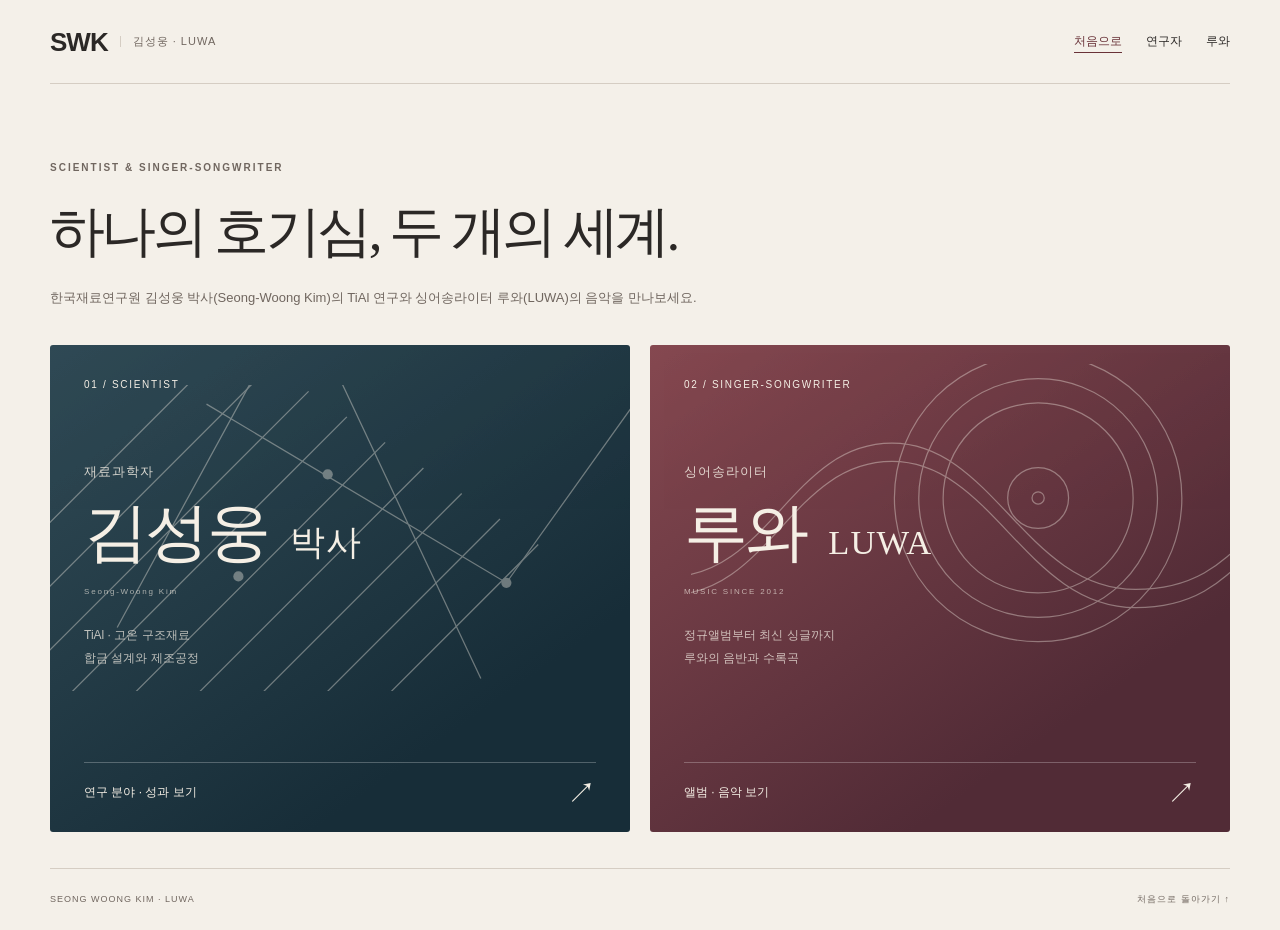
==== commit abbaf347: "Give the Kim and LUWA profiles crawlable URLs and verify Google Search Console" ====
--- a/index.html
+++ b/index.html
@@ -1,917 +1,54 @@
-<!doctype html><html lang="ko"><head><meta charset="utf-8"><meta name="viewport" content="width=device-width, initial-scale=1, viewport-fit=cover"><meta name="theme-color" content="#f4f0e9"><title>김성웅 · LUWA | 재료과학자와 싱어송라이터</title><meta name="description" content="한국재료연구원 김성웅 박사의 TiAl 연구 분야와 주요 성과, 싱어송라이터 루와의 음반과 멜론·지니·벅스 감상 링크."><link rel="icon" href="[data-uri]"><style>@charset "UTF-8";
-:root{--paper:#f4f0e9;--ink:#2b2826;--muted:#70665f;--wine:#693238;--line:#d5cdc3;--serif:"Noto Serif CJK KR","Nanum Myeongjo","Batang",serif;--sans:-apple-system,BlinkMacSystemFont,"Segoe UI","Noto Sans CJK KR","Malgun Gothic",sans-serif}
-*{box-sizing:border-box}html{scroll-behavior:smooth;scroll-padding-top:25px}body{margin:0;background:var(--paper);color:var(--ink);font-family:var(--sans);font-size:15px;line-height:1.7;word-break:keep-all;-webkit-font-smoothing:antialiased}a{color:inherit;text-decoration:none}button,input{font:inherit}button{color:inherit}button,a{-webkit-tap-highlight-color:transparent}button{cursor:pointer}button:disabled{cursor:default}img{display:block;max-width:100%}svg{display:block;width:24px;height:24px}a:focus-visible,button:focus-visible,input:focus-visible{outline:3px solid #a76632;outline-offset:5px}::selection{background:#693238;color:#fff}h1,h2,p,figure{margin:0}h2{font-family:var(--serif);font-size:clamp(26px,3vw,38px);font-weight:500;letter-spacing:-.065em;line-height:1.4}.wrap{width:calc(100% - 100px);max-width:1180px;margin-inline:auto}.eyebrow{font-size:10px;font-weight:650;letter-spacing:2px;line-height:1.6}.header{height:104px;display:flex;align-items:center;justify-content:space-between;border-bottom:1px solid var(--line)}.wordmark{display:flex;align-items:center;gap:12px;font-size:26px;font-weight:750;letter-spacing:-1px;line-height:1}.wordmark span{font-size:11px;letter-spacing:1px;font-weight:450;color:var(--muted);padding-left:12px;border-left:1px solid var(--line)}nav{display:flex;align-items:center;gap:30px;font-size:12px}nav>a{padding:12px 0}.nav-share{border:0;background:none;width:44px;height:44px;display:grid;place-items:center;margin-right:-10px}.nav-share:hover{color:var(--wine)}.hero{display:grid;grid-template-columns:1.03fr 1fr;gap:8%;padding-block:62px 64px;align-items:center}.hero-copy .eyebrow{display:flex;align-items:center;gap:11px}.small-star{font-size:22px;color:var(--wine);line-height:1}.divider{color:#b4a79c;margin-inline:3px}h1{font-family:var(--serif);font-size:clamp(75px,8.4vw,118px);font-weight:400;letter-spacing:-.075em;line-height:1.13;margin:25px 0 27px}h1 span{display:block;padding-left:27%}.hero-line{font-family:var(--serif);font-size:22px;letter-spacing:-.035em;margin-bottom:12px}.intro{color:var(--muted);font-size:13px;line-height:1.95}.hero-actions{display:flex;align-items:center;gap:24px;flex-wrap:wrap;margin-top:29px}.button{border:1px solid transparent;min-height:48px;display:inline-flex;align-items:center;justify-content:center;gap:12px;padding:12px 21px;font-size:12px;font-weight:550;transition:background .18s,transform .18s}.button svg{height:18px;width:18px}.primary{background:var(--wine);color:#fffaf3}.primary:hover{background:#54252b;transform:translateY(-1px)}.text-link{display:inline-flex;align-items:center;justify-content:space-between;gap:14px;min-height:44px;font-size:12px}.text-link:hover{color:var(--wine)}.text-link>span{font-size:20px;font-family:var(--sans)}.release-line{display:flex;gap:20px;align-items:baseline;margin-top:36px;border-top:1px solid var(--line);padding-top:18px;font-size:11px;letter-spacing:1px}.release-line>span:first-child{color:var(--muted);font-size:9px;letter-spacing:1.5px;margin-right:auto}.release-line time{font-weight:600;letter-spacing:1.7px}.release-line>span:last-child{font-size:9px;color:var(--muted)}.hero-art{min-width:0}.art-frame{box-shadow:12px 17px 35px #35261d1c;border:8px solid #eee7dc;background:var(--wine);transform:rotate(2deg)}.art-frame img{width:100%;height:auto}figcaption{display:flex;justify-content:space-between;gap:10px;color:var(--muted);font-size:8px;letter-spacing:1px;margin-top:26px}.listen-section{padding:70px 0;background:#eae4db;border-block:1px solid var(--line)}.listen-layout{display:grid;grid-template-columns:1fr 1.08fr;gap:9%}.section-heading .eyebrow{margin-bottom:17px;color:var(--wine)}.section-heading>p:not(.eyebrow){font-size:14px;line-height:1.9;color:var(--muted);margin-top:19px}.section-note{display:block;font-size:11px;color:var(--muted);margin-top:37px}.platforms{border-top:1px solid #bab0a5}.platform{width:100%;border:0;border-bottom:1px solid #c8beb3;padding:14px 4px;background:transparent;display:flex;align-items:center;gap:17px;text-align:left;min-height:73px}.platform-icon{width:34px;height:34px;border:1px solid #c7bcb2;border-radius:50%;display:grid;place-items:center;font-size:24px;line-height:1;font-weight:650;flex-shrink:0;font-family:Georgia,serif}.youtube{color:var(--wine);border:0}.platform-name{font-size:15px;line-height:1.4;font-weight:550}.platform-name>span{display:block;font-size:9px;font-weight:400;color:var(--muted);margin-top:2px;letter-spacing:.5px}.platform-status{margin-left:auto;font-size:10px;color:var(--muted);white-space:nowrap}.platform-status>span{font-size:20px;margin-left:15px;color:var(--wine)}.platform:disabled .platform-name{color:#736a63}.platform:disabled .platform-icon{color:#80736a}.platform.available:hover{background:#f4f0e980}.platform.available .platform-status{color:var(--wine);font-weight:550}.watch-section{padding-block:80px}.section-top{display:flex;align-items:flex-end;justify-content:space-between;gap:22px;margin-bottom:27px}.section-top .eyebrow{color:var(--wine);margin-bottom:12px}.video-shell{aspect-ratio:16/9;background:#2e2627;position:relative;overflow:hidden}.video-shell iframe{display:block;width:100%;height:100%;border:0;position:absolute;inset:0}.video-poster{height:100%;position:relative;display:flex;align-items:center;justify-content:center;flex-direction:column;isolation:isolate;overflow:hidden;color:#ede3d6;background:radial-gradient(ellipse at 45% 120%,#754349 0,transparent 65%),#292527}.video-poster:after{content:"";position:absolute;inset:16px;border:1px solid #ded0bf24;pointer-events:none}.video-orbit{position:absolute;width:70%;height:150%;border:1px solid #c5aa8c45;border-radius:50%;transform:rotate(35deg);z-index:-1}.video-orbit:after{content:"";position:absolute;inset:0;border:1px solid #d3baa254;border-radius:50%;transform:rotate(-70deg)}.video-artist{font-size:11px;letter-spacing:8px;opacity:.7;margin-top:3%}.video-title{font-family:var(--serif);font-size:clamp(34px,5.5vw,73px);letter-spacing:.12em;padding-left:.12em;margin-block:8px 24px}.play-button{border:0;background:none;color:#ede3d6;display:flex;align-items:center;gap:12px;font-size:11px;z-index:2;min-height:48px}.play-circle{border:1px solid #cdbdaf77;border-radius:50%;width:46px;height:46px;display:grid;place-items:center;transition:background .2s}.play-circle svg{width:18px;height:18px}.play-button:hover .play-circle{background:#f4f0e91c}.video-corner{position:absolute;left:34px;bottom:28px;font-size:9px;letter-spacing:1.5px;opacity:.55}.video-note{font-size:11px;color:var(--muted);margin-top:13px}.video-note a{text-decoration:underline;text-underline-offset:3px}.video-noscript{font-size:13px;text-decoration:underline;z-index:2}.artist-section{padding-block:72px;background:#eae4db;border-block:1px solid var(--line)}.artist-layout{display:grid;grid-template-columns:.9fr 1fr;gap:13%;align-items:center}.artist-monogram{aspect-ratio:1;display:flex;align-items:center;justify-content:center;background:#d9d1c6;position:relative;overflow:hidden}.artist-monogram>span{font-family:Georgia,serif;font-weight:400;font-size:clamp(88px,13vw,177px);letter-spacing:-.08em;line-height:.8;color:#786658;margin-top:-20px}.asterisk{font-family:var(--sans);font-size:.3em;display:inline-block;vertical-align:top;margin-left:10px;color:var(--wine)}.artist-monogram small{position:absolute;bottom:23px;left:28px;font-size:9px;letter-spacing:2px;line-height:1.6;color:#65574b}.artist-copy .eyebrow{color:var(--wine);margin-bottom:15px}.artist-copy h2{font-size:39px;display:flex;align-items:baseline;gap:15px}.artist-copy h2 span{font-family:var(--sans);font-size:13px;letter-spacing:4px;color:var(--muted)}.artist-lead{font-family:var(--serif);font-size:23px;line-height:1.5;margin-top:22px;margin-bottom:19px;letter-spacing:-.03em}.artist-copy>p:not(.eyebrow):not(.artist-lead){font-size:13px;color:var(--muted);line-height:1.95;margin-top:12px}.artist-facts{border-top:1px solid #c5baaf;display:flex;gap:60px;padding-top:20px;margin-top:27px}.artist-facts strong{font-family:Georgia,serif;font-size:29px;font-weight:400;line-height:1.2}.artist-facts strong small{font-family:var(--sans);font-size:9px;letter-spacing:1px;margin-left:4px}.artist-facts span{display:block;font-size:10px;color:var(--muted);margin-top:6px}.share-section{text-align:center;padding-block:90px 85px}.share-section .eyebrow{color:var(--wine);margin-bottom:22px}.share-section h2{font-size:clamp(30px,4vw,44px);line-height:1.5}.share-section>p:not(.eyebrow){font-size:13px;color:var(--muted);margin-top:15px;margin-bottom:27px}.share-section .primary{min-width:165px}.share-fallback{display:inline-flex}.js-enabled .share-fallback{display:none}.footer{display:flex;align-items:center;justify-content:space-between;border-top:1px solid var(--line);padding-block:28px 35px;gap:20px}.footer .wordmark{font-size:21px}.footer p,.footer>a:last-child{font-size:9px;letter-spacing:1px;color:var(--muted)}.mobile-bar{display:none}.toast{position:fixed;bottom:30px;left:50%;transform:translate(-50%,20px);padding:12px 21px;background:var(--ink);color:var(--paper);font-size:12px;opacity:0;pointer-events:none;z-index:20;transition:opacity .2s,transform .2s;max-width:calc(100% - 36px);width:max-content}.toast.show{opacity:1;transform:translate(-50%,0)}dialog{border:1px solid var(--line);background:var(--paper);padding:36px;max-width:calc(100vw - 32px);width:440px;color:var(--ink)}dialog::backdrop{background:#21161899}dialog h2{font-size:25px;margin:17px 0 13px}dialog p:not(.eyebrow){font-size:12px;color:var(--muted)}dialog input{display:block;width:100%;margin:20px 0;background:#fffaf5;border:1px solid var(--line);padding:12px;font-size:13px;word-break:normal}.dialog-close{position:absolute;right:8px;top:5px;font-size:28px;line-height:1;width:40px;height:40px;background:none;border:0}.sr-only,.skip-link:not(:focus){position:absolute;width:1px;height:1px;padding:0;margin:-1px;overflow:hidden;clip:rect(0,0,0,0);white-space:nowrap;border:0}.skip-link:focus{position:fixed;top:10px;left:10px;z-index:50;background:var(--ink);color:white;padding:10px 20px}[hidden]{display:none!important}
-@media(min-width:1440px){.hero{padding-block:76px 80px}}
-@media(max-width:900px){.wrap{width:calc(100% - 56px)}.hero{gap:6%;padding-block:50px}.hero-actions{gap:13px}.hero-actions .text-link{font-size:11px}.listen-layout{gap:7%;grid-template-columns:1fr 1.2fr}.artist-layout{gap:8%}.artist-lead{font-size:21px}}
-@media(max-width:650px){body{font-size:14px;padding-bottom:calc(76px + env(safe-area-inset-bottom))}.wrap{width:calc(100% - 44px)}.header{height:77px}.wordmark{font-size:24px}.wordmark span{font-size:10px;gap:9px;padding-left:10px}nav{gap:17px;font-size:11px}nav>a{padding-block:13px}.nav-share{display:none}.hero{display:flex;flex-direction:column;gap:0;padding-block:37px 40px;align-items:stretch}.eyebrow{font-size:9px;letter-spacing:1.7px}.hero-copy .eyebrow{gap:8px}.small-star{font-size:20px}h1{font-size:86px;line-height:1.08;letter-spacing:-.075em;margin:21px 0 21px}h1 span{display:inline;padding-left:0}.hero-line{font-size:21px;margin-bottom:12px}.intro{font-size:12px;max-width:330px}.hero-actions{margin-top:22px;gap:20px}.button{font-size:12px;padding-inline:17px;min-height:48px}.hero-actions .text-link{font-size:11px;gap:8px}.release-line{margin-top:24px;padding-top:15px;gap:20px}.hero-art{width:88%;margin:34px auto 0}.art-frame{border-width:6px;transform:rotate(1.8deg)}figcaption{font-size:7px;letter-spacing:.5px;margin-top:20px}.listen-section{padding-block:41px}.listen-layout{grid-template-columns:1fr;gap:27px}.section-heading h2{font-size:28px}.section-heading .eyebrow{margin-bottom:12px}.section-heading>p:not(.eyebrow){font-size:12px;margin-top:13px;line-height:1.85}.section-heading>p:not(.eyebrow) br{display:none}.section-note{margin-top:13px;font-size:10px}.platform{padding-block:12px;min-height:70px}.platform-name{font-size:14px}.platform-status{font-size:10px}.watch-section{padding-block:42px}.section-top{display:block;margin-bottom:17px}.section-top h2{font-size:28px}.section-top>.text-link{font-size:10px;min-height:34px;margin-top:8px;gap:8px}.video-poster:after{inset:9px}.video-title{font-size:32px;margin:5px 0 10px;letter-spacing:.08em}.video-artist{font-size:8px;letter-spacing:5px;margin-top:0}.play-circle{width:36px;height:36px}.play-button{font-size:10px;gap:9px;min-height:42px}.video-corner{display:none}.video-note{font-size:10px;line-height:1.85;margin-top:12px}.artist-section{padding-block:39px}.artist-layout{grid-template-columns:1fr;gap:28px}.artist-monogram{aspect-ratio:1.75}.artist-monogram>span{font-size:104px;line-height:.83;margin-left:21px;margin-top:0}.artist-monogram>span br{display:none}.artist-monogram small{font-size:7px;left:18px;bottom:15px}.artist-copy h2{font-size:35px}.artist-copy .eyebrow{margin-bottom:9px}.artist-lead{font-size:23px;margin-top:17px;margin-bottom:15px}.artist-copy>p:not(.eyebrow):not(.artist-lead){font-size:12px}.artist-facts{margin-top:24px;gap:65px;padding-top:17px}.share-section{padding-block:54px}.share-section h2{font-size:31px}.share-section .eyebrow{font-size:8px;margin-bottom:16px}.share-section>p:not(.eyebrow){font-size:12px;margin-bottom:23px}.footer{padding-block:24px;flex-wrap:wrap;gap:16px}.footer p{margin-left:auto;font-size:8px}.footer>a:last-child{display:none}.mobile-bar{display:flex;align-items:center;justify-content:space-between;gap:12px;position:fixed;bottom:0;left:0;right:0;background:#f4f0e9f5;border-top:1px solid var(--line);padding:12px 22px calc(12px + env(safe-area-inset-bottom));z-index:10;backdrop-filter:blur(8px)}.mobile-bar>span{font-size:12px;font-weight:600}.mobile-bar small{display:block;font-size:8px;letter-spacing:1.6px;font-weight:400;color:var(--muted);margin-top:2px}.mobile-bar a{display:flex;align-items:center;justify-content:space-between;min-height:44px;gap:35px;background:var(--wine);color:var(--paper);padding:10px 18px;font-size:11px}.toast{bottom:calc(91px + env(safe-area-inset-bottom));font-size:11px}dialog{padding:30px 23px}}
-@media(max-width:365px){.wrap{width:calc(100% - 36px)}nav{gap:12px}h1{font-size:62px}.hero-actions{gap:12px}.hero-actions .text-link{font-size:10px}.button{padding-inline:13px}.hero-art{width:90%}.release-line{gap:12px}.platform{gap:12px}.platform-status{font-size:9px}.artist-monogram>span{font-size:90px}.mobile-bar{padding-inline:18px}}
-@media(prefers-reduced-motion:reduce){html{scroll-behavior:auto}*,*:before,*:after{transition:none!important;animation:none!important}}
-@media print{.mobile-bar,.nav-share,[data-share],.play-button{display:none!important}body{padding-bottom:0}.hero,.artist-layout{break-inside:avoid}.video-shell{max-height:300px}.share-section{display:none}}
-/* Discography: an accessible static catalog, enhanced with local filtering. */
-.discography-section{padding-block:76px 68px}.archive-heading{display:flex;justify-content:space-between;align-items:center;gap:30px}.archive-heading .eyebrow{color:var(--wine);margin-bottom:17px}.archive-heading h2{font-size:42px;line-height:1.45}.archive-intro{font-size:13px;line-height:1.9;color:var(--muted);margin-top:17px}.archive-numbers{display:flex;flex-wrap:wrap;gap:20px 42px;text-align:right;max-width:235px}.archive-numbers strong{font:64px/1 Georgia,serif;color:var(--wine)}.archive-numbers span{display:block;font-size:9px;letter-spacing:2px;margin-top:8px}.archive-numbers p{flex-basis:100%;font-size:10px;letter-spacing:3px;border-top:1px solid var(--line);padding-top:14px}.archive-note{font-size:11px;color:var(--muted);line-height:1.8;margin-top:22px}.catalog-tools{margin-top:32px;padding:20px;background:#eae4db;border:1px solid var(--line)}.search-wrap{display:flex;align-items:center;gap:12px;border-bottom:1px solid #a79c90;padding-bottom:12px}.search-wrap svg{width:21px;flex-shrink:0;color:var(--wine)}.search-wrap input{background:transparent;border:0;min-width:0;width:100%;font-size:14px;line-height:1.5;padding:9px 0;color:var(--ink)}.search-wrap input::placeholder{color:#6e6259}.catalog-filters{display:flex;align-items:center;justify-content:space-between;gap:14px;margin-top:15px}.type-filters{display:flex;flex-wrap:wrap;gap:7px}.type-filters button{background:transparent;border:1px solid #c5b8aa;border-radius:2px;min-height:44px;font-size:12px;padding:7px 15px}.type-filters button[aria-pressed=true]{background:var(--wine);border-color:var(--wine);color:#fffaf3}.version-select select{font:inherit;font-size:12px;min-height:44px;padding:8px 25px 8px 10px;border:1px solid #c5b8aa;color:var(--ink);background:var(--paper);border-radius:2px;max-width:100%}select:focus-visible,summary:focus-visible{outline:3px solid #a76632;outline-offset:4px}.catalog-status{display:flex;align-items:center;justify-content:space-between;gap:12px;margin-top:21px;margin-bottom:12px}.catalog-status p{font-size:11px;color:var(--muted)}.catalog-status button,.no-results button{border:0;background:none;min-height:44px;color:var(--wine);font-size:12px;padding:8px 0}.album-grid{display:grid;grid-template-columns:repeat(2,minmax(0,1fr));gap:17px;align-items:start}.album-card{border:1px solid var(--line);background:#faf7f1;min-width:0}.album-card summary{padding:18px;cursor:pointer;display:flex;align-items:center;gap:18px;list-style:none;min-height:135px}.album-card summary::-webkit-details-marker{display:none}.album-card summary:hover{background:#eee7dd}.album-card summary img{width:92px;height:92px;object-fit:cover;flex-shrink:0;box-shadow:0 4px 10px #28201818}.album-info{display:block;flex:1;min-width:0}.album-meta{display:block;color:var(--muted);font-size:10px;line-height:1.6}.album-meta>span{padding-inline:5px}.album-title{display:block;font-family:var(--serif);font-size:22px;line-height:1.5;letter-spacing:-.045em;margin-block:7px 9px;overflow-wrap:anywhere}.album-count{font-size:8px;letter-spacing:1.6px;color:var(--muted)}.expand-icon{font:28px/1 Georgia,serif;font-weight:300;color:var(--wine);flex-shrink:0}.album-card[open] .expand-icon{transform:rotate(45deg)}.album-body{padding:0 18px 8px}.album-links{border-top:1px solid var(--line);border-bottom:1px solid var(--line);display:flex;align-items:center;justify-content:space-between;gap:8px;padding-block:7px}.album-links>span{font-size:10px;color:var(--muted)}.album-links>div{display:flex;flex-wrap:wrap;gap:12px}.album-links a{font-size:11px;color:var(--wine);display:inline-flex;gap:6px;align-items:center;min-height:44px}.tracklist{padding:0;margin:0;list-style:none}.track{padding:13px 0 11px;border-bottom:1px solid #e1d9ce}.track:last-child{border-bottom:0}.track-name{display:flex;align-items:baseline;gap:11px;font-size:12px;line-height:1.7}.track-name>span:last-child{overflow-wrap:anywhere}.track-number{font-size:9px;color:#8a7767;min-width:17px;font-variant-numeric:tabular-nums}.track-links{display:flex;gap:8px;margin-left:28px;margin-top:7px}.track-links a{font-size:10px;display:flex;gap:7px;min-height:44px;align-items:center;justify-content:center;border:1px solid #d4c8ba;background:#f3eee5;color:#5d3c32;padding:7px 12px;flex:1;max-width:98px}.track-links a:hover,.album-links a:hover{color:var(--wine);background:#e6dccf}.catalog-source{font-size:10px;color:var(--muted);line-height:1.8;margin-top:22px}.no-results{text-align:center;padding:38px 16px;border:1px solid var(--line)}.no-results p{font-size:14px}.no-results button{text-decoration:underline}.hero-art .art-frame{background:#071525}.artist-nav{display:inline-block}
-@media(max-width:900px){.album-card summary{gap:13px;padding:15px}.album-card summary img{width:76px;height:76px}.album-title{font-size:19px}.album-body{padding-inline:15px}.album-meta{font-size:9px}.album-meta>span{padding-inline:2px}}
-@media(max-width:650px){.artist-nav{display:none!important}.discography-section{padding-block:44px}.archive-heading{align-items:flex-start;gap:16px}.archive-heading h2{font-size:29px}.archive-heading .eyebrow{margin-bottom:12px}.archive-intro{font-size:11px;margin-top:14px}.archive-numbers{max-width:80px;gap:17px;justify-content:flex-end;margin-top:28px}.archive-numbers strong{font-size:39px}.archive-numbers span{font-size:7px;letter-spacing:1.3px;margin-top:3px}.archive-numbers p{font-size:7px;letter-spacing:.5px;padding-top:10px}.archive-note{font-size:10px;margin-top:20px}.catalog-tools{padding:14px;margin-top:22px}.search-wrap{gap:9px;padding-bottom:8px}.search-wrap input{font-size:12px;padding-block:9px}.catalog-filters{flex-wrap:wrap;gap:10px;margin-top:12px}.type-filters{gap:6px}.type-filters button{font-size:11px;padding-inline:12px}.version-select{width:100%}.version-select select{width:100%;font-size:11px}.catalog-status{margin-top:14px;margin-bottom:8px}.catalog-status p,.catalog-status button{font-size:10px}.album-grid{grid-template-columns:1fr;gap:12px}.album-card summary{padding:15px;gap:15px;min-height:119px}.album-card summary img{width:80px;height:80px}.album-title{font-size:21px;margin-block:5px 7px}.album-meta{font-size:9px}.album-count{font-size:7px}.expand-icon{font-size:24px}.album-links>div{gap:11px}.album-links a{font-size:10px}.track-name{font-size:12px}.catalog-source{font-size:9px}.track-links a{max-width:none;font-size:10px}}
-@media(max-width:365px){.archive-heading h2{font-size:26px}.archive-intro{font-size:10px}.archive-numbers strong{font-size:34px}.album-card summary{gap:12px;padding:13px}.album-card summary img{width:66px;height:66px}.album-title{font-size:19px}.album-body{padding-inline:13px}.track-links{gap:6px}.track-links a{padding-inline:8px}.type-filters button{padding-inline:10px}.archive-numbers{max-width:65px}.album-meta time{display:block}}
-@media print{.catalog-tools,.catalog-status button{display:none!important}.album-grid{display:block}.album-card{break-inside:avoid;margin-bottom:14px}}
-
-/* Scientist + musician homepage */
-.dual-brand{letter-spacing:-.04em}.identity-hero{padding-block:66px 72px;display:grid;grid-template-columns:1.1fr 1fr;gap:7%;align-items:center}.identity-hero h1{font-size:clamp(37px,4.1vw,59px);line-height:1.5;letter-spacing:-.065em;margin:25px 0 22px}.identity-hero .eyebrow{color:var(--wine)}.identity-lead{font-size:17px;font-weight:600;letter-spacing:-.03em}.identity-copy{font-size:13px;line-height:2;color:var(--muted);margin-top:15px}.outline{border-color:var(--wine);color:var(--wine);background:transparent}.identity-art{display:grid;grid-template-columns:1fr .64fr;align-items:end;gap:13px}.music-window{background:#182b37;position:relative;box-shadow:0 12px 30px #2b282622;transform:translateY(-20px)}.music-window img{aspect-ratio:1;object-fit:cover}.music-window>span{display:block;background:#faf7f1;padding:16px;font-size:8px;letter-spacing:1.2px;color:var(--muted)}.music-window strong{display:block;font-family:var(--serif);font-size:22px;color:var(--ink);margin:5px 0;letter-spacing:0}.music-window small{font-size:7px;letter-spacing:.5px}.science-window{position:relative;isolation:isolate;overflow:hidden;background:#223740;color:#edf0ed;min-height:255px;padding:20px 16px;display:flex;flex-direction:column;justify-content:space-between;gap:20px}.science-window .eyebrow{font-size:7px;letter-spacing:1.4px;color:#d4d9ce}.science-window strong{font-family:var(--serif);font-size:27px;font-weight:400;line-height:1.5}.science-window>span:last-of-type{font-size:8px;line-height:1.7}.material-lines{position:absolute;inset:0;z-index:-1;opacity:.24;background:repeating-linear-gradient(125deg,transparent 0,transparent 13px,#c6d5c6 14px,transparent 15px)}.identity-strip{background:#e6dfd4;border-block:1px solid var(--line)}.identity-strip>div{display:flex;justify-content:space-between;gap:15px;padding-block:16px;font-size:10px;letter-spacing:1.5px;color:#61574e}.science-section{padding-block:75px}.science-heading{display:flex;justify-content:space-between;align-items:flex-end;gap:30px;margin-bottom:30px}.science-heading .eyebrow{color:var(--wine);margin-bottom:15px}.science-heading h2{font-size:36px}.science-heading>p{font-size:12px;line-height:1.9;color:var(--muted)}.science-feature{display:grid;grid-template-columns:.9fr 1fr;background:#e8e7e0;border:1px solid #c6ccc3}.science-feature-title{padding:35px;background:#223740;color:#f2f0e9}.science-feature-title .eyebrow{font-size:8px;color:#d3d8cc}.science-feature-title h3{font-family:var(--serif);font-size:33px;font-weight:400;line-height:1.45;letter-spacing:-.04em;margin:18px 0 24px}.science-feature-title>span{display:block;font-size:11px;border-top:1px solid #63716e;padding-top:16px}.science-feature-copy{padding:35px;display:flex;flex-direction:column;justify-content:center;gap:17px}.science-feature-copy p{font-size:13px;line-height:2;color:#52615e}.science-feature-copy a{color:#223740;margin-top:5px;justify-content:flex-start}.research-areas{display:grid;grid-template-columns:repeat(3,1fr);gap:25px;margin-top:33px}.research-areas article{border-top:1px solid var(--line);padding-top:17px}.research-areas article>span{font-size:9px;color:var(--wine)}.research-areas h3{font-size:17px;font-weight:500;margin:13px 0 9px}.research-areas p{font-size:12px;line-height:1.9;color:var(--muted)}.research-links{margin-top:26px;display:flex;flex-wrap:wrap;gap:12px 25px}.research-links a{min-height:44px;display:inline-flex;align-items:center;font-size:11px;color:var(--wine);border-bottom:1px solid var(--line)}.release-hero{border-top:1px solid var(--line)}.release-title{font-size:clamp(70px,8vw,110px);font-weight:400;letter-spacing:-.075em;line-height:1.13;margin:25px 0 27px}.release-title span{display:block;padding-left:27%}.mobile-only{display:none}.plain-notice{padding:14px;margin:0;background:#e8e1d6;font-size:12px;text-align:center}.dual-bar a{flex:1;justify-content:center}.dual-bar a:nth-child(2){background:#223740}
-@media(max-width:900px){.identity-hero{gap:4%}.identity-art{gap:9px}.science-window{padding:17px 13px}.science-window strong{font-size:23px}.science-heading h2{font-size:31px}}
-@media(max-width:650px){.identity-hero{display:block;padding-block:39px 43px}.identity-hero h1{font-size:36px;line-height:1.5;margin:21px 0}.identity-lead{font-size:15px;line-height:1.75}.identity-copy{font-size:12px}.identity-hero .hero-actions{gap:12px}.identity-art{max-width:380px;margin:48px auto 0;gap:13px;grid-template-columns:1fr .7fr}.science-window{min-height:220px;padding:18px 14px}.science-window strong{font-size:27px}.music-window>span{padding:13px}.music-window strong{font-size:20px}.music-window small{font-size:6px}.identity-strip>div{font-size:8px;letter-spacing:.3px;gap:7px;flex-wrap:wrap;justify-content:flex-start}.identity-strip span+span{padding-left:10px;border-left:1px solid #baaea0}.identity-strip span:last-child{display:none}.science-section{padding-block:44px}.science-heading{display:block;margin-bottom:23px}.science-heading h2{font-size:29px}.science-heading>p{margin-top:17px;font-size:11px}.science-feature{grid-template-columns:1fr}.science-feature-title{padding:25px}.science-feature-title h3{font-size:30px;margin:17px 0}.science-feature-title>span{font-size:10px}.science-feature-copy{padding:25px;gap:14px}.science-feature-copy p{font-size:12px}.research-areas{grid-template-columns:1fr;gap:17px;margin-top:23px}.research-areas article{display:grid;grid-template-columns:24px 1fr;gap:6px 10px}.research-areas h3{margin:0;font-size:16px}.research-areas p{grid-column:2;font-size:12px}.research-links{gap:8px 18px;margin-top:20px}.research-links a{font-size:10px}.release-title{font-size:80px;margin:21px 0;line-height:1.12}.release-title span{display:inline;padding:0}.dual-brand{font-size:23px}.dual-brand span{font-size:9px}.header nav{gap:14px;font-size:10px}.dual-bar{gap:10px}.dual-bar a{min-height:44px;padding-inline:10px;gap:5px}.mobile-only{display:block}}
-@media(max-width:365px){.identity-hero h1{font-size:29px}.science-window{min-height:190px;padding:14px 12px}.science-window strong{font-size:23px}.science-window>span:last-of-type{font-size:7px}.identity-art{gap:10px}.music-window>span{padding:11px}.release-title{font-size:61px}.dual-brand{font-size:20px}.dual-brand span{font-size:8px;padding-left:7px}.header nav{gap:11px;font-size:9px}}
-
-.music-window img{width:100%;height:auto;aspect-ratio:1;object-fit:contain}
-
-.science-window strong{white-space:nowrap}@media(max-width:650px){.science-window strong{font-size:21px}}@media(max-width:365px){.science-window strong{font-size:18px}}
-
-/* Split entry and independent profiles */
-.split-header nav{gap:24px}.split-header [aria-current=page]{color:var(--wine);text-decoration:underline;text-underline-offset:7px}.home-main{padding-block:46px 32px}.home-intro{display:flex;flex-wrap:wrap;justify-content:space-between;align-items:flex-end;gap:17px 25px;margin-bottom:32px}.home-intro .eyebrow{width:100%;color:var(--muted)}.home-intro h1{font-size:37px;line-height:1.4;letter-spacing:-.065em;margin:0}.home-intro>p:last-child{font-size:12px;color:var(--muted);padding-bottom:6px}.small-only{display:none}.portal-grid{display:grid;grid-template-columns:minmax(0,1fr) minmax(0,1fr);gap:20px}.portal{min-height:485px;position:relative;overflow:hidden;isolation:isolate;display:flex;flex-direction:column;color:#f5efe5;padding:31px 34px 24px;transition:transform .2s,box-shadow .2s}.research-portal{background:#223a43}.musician-portal{background:#743d42}.portal:hover{transform:translateY(-4px);box-shadow:0 12px 28px #29231b26}.portal:focus-visible{outline-offset:5px}.portal-label{font-size:8px;letter-spacing:1.7px;position:relative;z-index:1}.portal-drawing{display:block;width:100%;height:auto;position:absolute;right:0;top:30px;z-index:-1;opacity:.28;pointer-events:none}.portal .research-drawing{width:110%;right:-55px;top:40px}.portal .music-drawing{width:105%;right:-70px;top:19px;opacity:.26}.portal-name{margin-top:150px}.portal-role{display:block;font-size:13px;letter-spacing:1px;margin-bottom:10px;opacity:.85}.portal h2{font-size:51px;font-weight:400;line-height:1.25;letter-spacing:-.04em}.portal h2>span{font-family:Georgia,serif;font-size:32px;letter-spacing:.03em;display:inline-block;margin-left:8px}.portal-english{font-size:8px;letter-spacing:1.8px;opacity:.65;margin-top:12px}.portal-description{font-size:12px;line-height:1.9;opacity:.75;margin:25px 0 24px}.portal-action{display:flex;align-items:center;justify-content:space-between;gap:10px;border-top:1px solid #ffffff40;padding-top:16px;font-size:12px;line-height:1.6;margin-top:auto}.portal-arrow{font-size:29px;line-height:1}.home-caption{text-align:center;font-size:10px;color:var(--muted);margin-top:23px}.split-footer{padding-block:23px}.split-footer>p{font-size:9px;letter-spacing:1px}.split-footer>a:last-child{display:block}.profile-hero{display:grid;grid-template-columns:1.1fr .8fr;align-items:center;gap:9%;padding-block:58px}.profile-hero .eyebrow{color:#6c7d73}.profile-hero h1{font-family:var(--serif);font-size:28px;line-height:1.3;letter-spacing:-.05em;margin:20px 0}.profile-hero h1>span{font-size:62px;display:block;margin-top:7px;padding-left:0}.profile-subtitle{font-size:14px;margin-top:23px}.profile-copy{font-size:13px;color:var(--muted);line-height:2;margin-top:17px}.profile-symbol{aspect-ratio:1.45;position:relative;overflow:hidden;isolation:isolate;color:#d5e1d7;background:#223a43}.profile-symbol .portal-drawing{top:0;opacity:.5}.profile-symbol>span{position:absolute;bottom:19px;left:21px;font-size:8px;letter-spacing:1.5px}.music-symbol{background:#743d42;color:#f0dad0}.musician-profile h1{font-size:58px}.musician-profile h1 .latin-name{font:32px Georgia,serif;letter-spacing:.05em;margin-top:10px}.research-content{padding-block:34px 42px;border-top:1px solid var(--line)}.research-content>.eyebrow{color:var(--muted);margin-bottom:11px}.research-content>h2{font-size:31px}.research-content .research-areas{margin-top:25px}.research-content .science-feature{margin-top:26px}.transfer-highlight{padding:25px 0 0;margin-top:25px;border-top:1px solid var(--line)}.transfer-highlight .eyebrow{color:var(--muted);font-size:9px}.transfer-highlight h3{font-size:20px;font-weight:500;margin:14px 0 11px}.transfer-highlight p:not(.eyebrow){font-size:12px;color:var(--muted);line-height:1.9}.transfer-highlight a{margin-top:8px}.contact-section{padding-block:44px;background:#e5e7de;border-top:1px solid var(--line)}.contact-section h2{font-size:30px;margin-block:14px}.contact-section p:not(.eyebrow){font-size:12px;color:var(--muted);line-height:1.9}.contact-section .research-links{margin-top:18px}.musician-profile+.discography-section{padding-top:30px;border-top:1px solid var(--line)}.music-release-note{border-top:1px solid var(--line);padding-top:30px}.music-release-note p:first-child{font-size:13px}.music-release-note p:last-child{font-size:12px;color:var(--muted);margin-top:9px}.music-release-note+.watch-section{padding-top:35px}body{padding-bottom:0}.screen{min-height:100vh}.detail-screen{display:none}.detail-screen:target,#research:has(:target){display:block}.detail-screen:target~.home-screen,#research:has(:target)~.home-screen{display:none}.home-screen{display:block}
-@media(max-width:900px){.portal{padding-inline:26px}.portal-name{margin-top:130px}.portal h2{font-size:43px}.portal h2>span{font-size:25px}.portal-description{font-size:11px}.profile-hero{gap:6%}.profile-copy{font-size:12px}}
-@media(max-width:650px){.split-header{height:70px}.split-header .wordmark{font-size:21px}.split-header .wordmark span{font-size:8px;padding-left:8px}.split-header nav{gap:13px;font-size:10px}.home-main{padding-block:31px 24px}.home-intro{margin-bottom:25px;gap:15px}.home-intro .eyebrow{font-size:8px;letter-spacing:1.3px}.home-intro h1{font-size:29px;line-height:1.5}.home-intro>p:last-child{font-size:11px;line-height:1.8;max-width:280px;padding:0}.small-only{display:block}.portal-grid{gap:11px}.portal{min-height:382px;padding:19px 17px 17px}.portal-label{font-size:6px;letter-spacing:.75px;line-height:1.7;min-height:22px}.portal-name{margin-top:110px}.portal-role{font-size:10px;margin-bottom:9px;letter-spacing:0}.portal h2{font-size:29px;line-height:1.2}.portal h2>span{display:block;font-size:19px;margin:8px 0 0;line-height:1;letter-spacing:.02em}.portal-english{font-size:5.5px;letter-spacing:.7px;line-height:1.8;margin-top:10px;min-height:20px}.portal-name{min-height:111px}.portal-description{font-size:9px;line-height:1.9;margin-block:14px 20px}.portal-action{font-size:9px;align-items:center;gap:4px;padding-top:13px}.portal-arrow{font-size:22px}.portal .research-drawing{width:200%;right:-110px;top:28px;opacity:.28}.portal .music-drawing{width:195%;right:-130px;top:28px;opacity:.26}.home-caption{font-size:9px;margin-top:17px}.split-footer{padding-block:19px;gap:10px}.split-footer p{font-size:7px;margin-left:0}.split-footer>a:last-child{font-size:9px}.profile-hero{display:block;padding-block:35px}.profile-hero h1{font-size:23px;margin:17px 0}.profile-hero h1>span{font-size:43px}.profile-subtitle{font-size:12px;margin-top:17px}.profile-copy{font-size:12px;line-height:1.9;margin-top:13px}.profile-symbol{margin-top:28px;aspect-ratio:2.4}.profile-symbol .portal-drawing{top:-25%}.profile-symbol>span{font-size:7px;bottom:14px;left:16px}.musician-profile h1{font-size:44px}.musician-profile h1 .latin-name{font-size:25px}.research-content{padding-block:28px}.research-content>h2{font-size:26px}.research-content .research-areas{margin-top:20px}.transfer-highlight h3{font-size:17px;line-height:1.6}.transfer-highlight p:not(.eyebrow){font-size:11px}.contact-section{padding-block:32px}.contact-section h2{font-size:27px}.music-release-note p:first-child{font-size:11px}.music-release-note p:last-child{font-size:11px}.watch-section .section-top h2{font-size:25px}}
-@media(max-width:365px){.wrap{width:calc(100% - 32px)}.split-header nav{gap:10px;font-size:9px}.split-header .wordmark{font-size:19px;gap:7px}.split-header .wordmark span{font-size:7px;padding-left:7px}.home-intro h1{font-size:26px}.portal-grid{gap:9px}.portal{padding-inline:13px;min-height:360px}.portal-name{margin-top:95px;min-height:102px}.portal h2{font-size:25px}.portal h2>span{font-size:17px}.portal-description{font-size:8px}.portal-role{font-size:9px}.portal-action{font-size:8px;gap:3px}.portal-arrow{font-size:19px}.portal-label{font-size:5.5px}.home-caption{font-size:8px}}
-
-/* Give the two profiles their own palettes, with a common editorial layout. */
-.split-header { height: 84px; }
-.home-main { padding-block: clamp(36px, 6vw, 76px) 36px; }
-.home-intro { margin-bottom: 30px; }
-.home-intro h1 { font-size: clamp(30px, 4.3vw, 56px); }
-.home-intro > p:last-child { font-size: 13px; }
-.portal { min-height: clamp(370px, 38vw, 490px); border-radius: 3px; }
-.research-portal { background: linear-gradient(145deg, #304a55, #172d38 75%); }
-.musician-portal { background: linear-gradient(145deg, #854850, #512b36 75%); }
-.portal-label { font-size: 10px; }
-.portal-name { margin-top: auto; }
-.portal h2 { font-size: clamp(36px, 5vw, 66px); }
-.portal h2 > span { font-size: .54em; }
-.portal-description { margin-bottom: 24px; }
-.portal .portal-drawing { opacity: .38; }
-.profile-hero h1:focus, .home-intro h1:focus { outline: none; }
-.album-card[open] { border-color: #ab8588; }
-.album-card summary:focus-visible { outline: 3px solid var(--wine); outline-offset: -4px; }
-.album-links a, .track-links a { min-height: 36px; display: inline-flex; align-items: center; gap: 3px; }
-@media (max-width: 650px) {
-  body { padding-bottom: env(safe-area-inset-bottom); }
-  .split-header { height: 70px; }
-  .home-intro > p:last-child { font-size: 12px; }
-  .portal { min-height: 290px; }
-  .portal-name { min-height: 0; }
-  .portal-label { font-size: 7px; }
-  .portal-description { font-size: 11px; margin-block: 12px 16px; }
-  .portal-action { font-size: 10px; }
-  .portal h2 { font-size: clamp(24px, 6.4vw, 37px); }
-  .portal h2 > span { display: inline; font-size: .55em; margin-left: 2px; }
-  .portal-english { font-size: 7px; min-height: 0; }
-}
-
-/* Research portfolio */
-#research-main {
-  --research-blue: #233d48;
-  --research-quiet: #53696f;
-  --research-rule: #cbc9be;
-  --research-surface: #faf7f0;
-  word-break: normal;
-  overflow-wrap: anywhere;
-}
-#research-main h1:focus { outline: none; }
-#research-main h2,
-#research-main h3 { color: var(--research-blue); }
-#research-main .eyebrow { color: var(--research-quiet); }
-#research-main .research-hero {
-  display: grid;
-  grid-template-columns: minmax(0, 1.1fr) minmax(0, .9fr);
-  align-items: stretch;
-  gap: clamp(30px, 5.5vw, 78px);
-  padding-block: clamp(42px, 6vw, 76px) 36px;
-}
-#research-main .research-intro { align-self: center; }
-#research-main h1 {
-  margin: 12px 0 5px;
-  color: var(--research-blue);
-  font: 500 clamp(35px, 5.2vw, 72px)/1.17 Georgia, serif;
-  letter-spacing: -.065em;
-}
-#research-main .research-name-ko {
-  color: var(--research-quiet);
-  font: 17px/1.35 var(--serif);
-}
-#research-main .research-affiliation {
-  margin-top: 25px;
-  color: var(--research-blue);
-  font-size: 16px;
-  font-weight: 700;
-}
-#research-main .research-lead {
-  margin-top: 13px;
-  color: var(--muted);
-  font-size: 14px;
-  line-height: 1.95;
-}
-#research-main .research-temperature {
-  position: relative;
-  isolation: isolate;
-  overflow: hidden;
-  display: grid;
-  align-items: end;
-  min-height: 310px;
-  padding: clamp(25px, 4vw, 48px);
-  border-radius: 3px;
-  background: linear-gradient(145deg, #314b56, #192e38);
-  color: #f9f4e8;
-}
-#research-main .research-temperature::after {
-  position: absolute;
-  z-index: -1;
-  inset: 0;
-  content: "";
-  pointer-events: none;
-  background: repeating-linear-gradient(133deg, transparent 0 18px, #c1e0df27 18px 19px, transparent 19px 25px);
-  mask-image: linear-gradient(115deg, transparent 32%, #000);
-}
-#research-main .research-temperature .eyebrow { color: #d2e0df; }
-#research-main .temperature-value {
-  margin-top: 5px;
-  font: clamp(80px, 10.5vw, 136px)/.99 Georgia, serif;
-  letter-spacing: -.075em;
-}
-#research-main .temperature-value span {
-  margin-left: .22em;
-  font-size: .39em;
-  letter-spacing: -.035em;
-  vertical-align: 40%;
-}
-#research-main .temperature-label { margin-top: 12px; font-size: 14px; font-weight: 650; }
-#research-main .temperature-award { margin-top: 5px; color: #d3e0df; font-size: 12px; }
-#research-main .research-facts {
-  display: grid;
-  grid-template-columns: repeat(3, minmax(0, 1fr));
-  margin-block: 0;
-  border-block: 1px solid var(--research-rule);
-}
-#research-main .research-facts div { min-width: 0; padding: 17px 20px 20px; }
-#research-main .research-facts div + div { border-left: 1px solid var(--research-rule); }
-#research-main .research-facts dt { color: var(--research-quiet); font-size: 11px; }
-#research-main .research-facts dd {
-  margin: 3px 0 0;
-  color: var(--research-blue);
-  font: clamp(24px, 3.2vw, 36px)/1.15 Georgia, serif;
-}
-#research-main .research-facts dd span {
-  display: block;
-  margin-top: 6px;
-  font: 12px/1.5 var(--sans);
-}
-#research-main .research-block {
-  padding-block: clamp(35px, 5vw, 61px);
-  border-bottom: 1px solid var(--research-rule);
-}
-#research-main .research-section-title { margin-bottom: clamp(18px, 2.5vw, 28px); }
-#research-main .research-section-title h2 { margin-top: 7px; }
-#research-main .research-columns,
-#research-main .research-patents {
-  display: grid;
-  grid-template-columns: repeat(2, minmax(0, 1fr));
-  align-items: start;
-  gap: clamp(22px, 4.5vw, 56px);
-}
-#research-main .research-works { display: grid; gap: 12px; }
-#research-main .research-work {
-  min-width: 0;
-  padding: clamp(17px, 2.7vw, 30px);
-  border: 1px solid var(--research-rule);
-  background: var(--research-surface);
-}
-#research-main .research-work-feature {
-  border-color: #c3d0cb;
-  border-left: 3px solid var(--research-blue);
-  background: #e8ede7;
-}
-#research-main .research-work h3 { margin: 8px 0; font-size: clamp(17px, 2.1vw, 23px); line-height: 1.45; }
-#research-main .research-work > p:not(.eyebrow) { color: var(--muted); font-size: 13px; line-height: 1.85; }
-#research-main .research-link {
-  display: inline-flex;
-  align-items: center;
-  gap: 6px;
-  min-height: 44px;
-  color: var(--research-blue);
-  font-size: 12px;
-  font-weight: 700;
-  text-decoration: underline;
-  text-underline-offset: 4px;
-}
-#research-main .research-link:hover { color: var(--wine); }
-#research-main .research-work > .research-link { margin-top: 5px; }
-#research-main .research-subheading { margin: 0 0 10px; font-size: 17px; }
-#research-main .research-list,
-#research-main .research-topic-grid,
-#research-main .research-papers,
-#research-main .research-patent-links {
-  list-style: none;
-  margin: 0;
-  padding: 0;
-}
-#research-main .research-list li {
-  display: grid;
-  grid-template-columns: 92px minmax(0, 1fr);
-  align-items: baseline;
-  gap: 10px;
-  padding-block: 11px;
-  border-top: 1px solid var(--research-rule);
-}
-#research-main .research-list time,
-#research-main .research-date,
-#research-main .research-papers time {
-  color: var(--research-quiet);
-  font-size: 12px;
-  font-variant-numeric: tabular-nums;
-}
-#research-main .research-list strong { display: block; color: var(--research-blue); font-size: 14px; }
-#research-main .research-list li div span { display: block; margin-top: 2px; color: var(--muted); font-size: 12px; }
-#research-main .research-topic-grid {
-  display: grid;
-  grid-template-columns: repeat(2, minmax(0, 1fr));
-  column-gap: clamp(22px, 4.5vw, 56px);
-}
-#research-main .research-topic-grid li {
-  display: grid;
-  grid-template-columns: 26px minmax(0, 1fr);
-  gap: 10px;
-  padding-block: 15px;
-  border-top: 1px solid var(--research-rule);
-}
-#research-main .research-topic-index { padding-top: 4px; color: var(--research-quiet); font-size: 11px; }
-#research-main .research-topic-grid h3 { margin: 0 0 4px; font-size: 17px; }
-#research-main .research-topic-grid p { color: var(--muted); font-size: 13px; }
-#research-main .research-papers li {
-  display: grid;
-  grid-template-columns: 54px minmax(0, 1fr) auto;
-  align-items: start;
-  gap: 14px;
-  border-top: 1px solid var(--research-rule);
-  padding: 16px 0;
-}
-#research-main .research-papers time { margin-top: 4px; }
-#research-main .research-papers h3 { margin: 0 0 4px; font-size: clamp(15px, 2vw, 18px); line-height: 1.5; }
-#research-main .research-papers p { color: var(--muted); font-size: 13px; }
-#research-main .research-papers .paper-meta { margin-top: 5px; color: var(--research-quiet); font-size: 11px; }
-#research-main .research-papers .research-link { align-self: center; white-space: nowrap; }
-#research-main .paper-access { display: grid; justify-items: end; align-self: center; }
-#research-main .paper-access .research-link { min-height: 36px; }
-#research-main .research-patent-links,
-#research-main .research-contact-links { display: flex; flex-wrap: wrap; align-items: center; gap: 0 21px; }
-#research-main .research-contact {
-  display: flex;
-  flex-wrap: wrap;
-  justify-content: space-between;
-  align-items: center;
-  gap: 8px 24px;
-  padding-block: 33px;
-}
-#research-main .research-contact h2 { font-size: clamp(22px, 3vw, 30px); }
-@media (max-width: 760px) {
-  #research-main .research-hero,
-  #research-main .research-columns,
-  #research-main .research-patents { grid-template-columns: 1fr; }
-  #research-main .research-hero { gap: 25px; padding-bottom: 24px; }
-  #research-main .research-temperature { min-height: 224px; }
-}
-@media (max-width: 480px) {
-  #research-main .research-facts div { padding: 12px 8px 14px; }
-  #research-main .research-facts dt { font-size: 9px; }
-  #research-main .research-facts dd span { display: block; margin: 3px 0 0; font-size: 10px; }
-  #research-main .research-topic-grid { grid-template-columns: 1fr; }
-  #research-main .research-list li { grid-template-columns: 81px minmax(0, 1fr); }
-  #research-main .research-papers li { grid-template-columns: 34px minmax(0, 1fr); gap: 4px 8px; }
-  #research-main .research-papers li > a,
-  #research-main .research-papers .paper-access { grid-column: 2; justify-self: start; }
-  #research-main .paper-access { display: flex; gap: 15px; }
-  #research-main .research-papers .research-link { align-self: start; font-size: 11px; }
-  #research-main .research-papers p { font-size: 12px; }
-}
-
-/* Research figures and source material */
-#research-main .research-gallery {
-  display: grid;
-  grid-template-columns: repeat(3, minmax(0, 1fr));
-  gap: clamp(12px, 2vw, 24px);
-}
-#research-main .research-gallery figure {
-  display: flex;
-  flex-direction: column;
-  overflow: hidden;
-  border: 1px solid var(--research-rule);
-  background: var(--research-surface);
-}
-#research-main .research-figure-image {
-  position: relative;
-  display: block;
-  aspect-ratio: 3 / 2;
-  background: #e8e6df;
-}
-#research-main .research-figure-image img {
-  position: absolute;
-  inset: 0;
-  width: 100%;
-  height: 100%;
-  object-fit: contain;
-}
-#research-main .research-figure-image:focus-visible { outline-offset: -4px; }
-#research-main .research-gallery figcaption {
-  display: flex;
-  flex: 1;
-  flex-direction: column;
-  align-items: flex-start;
-  margin: 0;
-  padding: clamp(16px, 2.3vw, 25px);
-  color: var(--muted);
-  font-size: 13px;
-  line-height: 1.65;
-  letter-spacing: normal;
-  text-align: left;
-}
-#research-main .research-gallery h3 {
-  margin: 7px 0;
-  font-size: clamp(17px, 2vw, 21px);
-  line-height: 1.35;
-}
-#research-main .research-figure-credit {
-  margin-top: auto;
-  padding-top: 13px;
-  color: var(--research-quiet);
-  font-size: 11px;
-}
-#research-main .research-figure-credit a { text-decoration: underline; text-underline-offset: 3px; }
-#research-main .research-resources { margin-top: 30px; }
-#research-main .research-resources h3 { margin: 0 0 10px; font-size: 19px; }
-#research-main .research-resources ul { list-style: none; margin: 0; padding: 0; }
-#research-main .research-resources li {
-  display: grid;
-  grid-template-columns: 106px minmax(0, 1fr) auto;
-  align-items: center;
-  gap: 8px 15px;
-  padding-block: 12px;
-  border-top: 1px solid var(--research-rule);
-}
-#research-main .research-resources .resource-kind {
-  color: var(--research-quiet);
-  font-size: 10px;
-  font-weight: 650;
-  letter-spacing: .8px;
-}
-#research-main .research-resources strong { color: var(--research-blue); font-size: 14px; }
-#research-main .research-resources p { color: var(--muted); font-size: 12px; }
-#research-main .research-resources .research-link { white-space: nowrap; }
-@media (max-width: 760px) {
-  #research-main .research-gallery { grid-template-columns: 1fr; }
-  #research-main .research-figure-image { max-height: 300px; }
-  #research-main .research-resources li { grid-template-columns: 1fr; gap: 3px; }
-  #research-main .research-resources .research-link { justify-self: start; }
-}
-
-#research-main .research-quick-links { display: flex; flex-wrap: wrap; gap: 0 21px; margin-top: 12px; }
-#research-main #research-figures,
-#research-main #research-resources-title { scroll-margin-top: 24px; }
-#research-main .research-result-grid { grid-template-columns: repeat(2, minmax(0, 1fr)); }
-#research-main .research-result-grid .research-figure-image { aspect-ratio: 600 / 264; }
-@media (max-width: 760px) {
-  #research-main .research-result-grid { grid-template-columns: 1fr; }
-}
-#research-main #awards-press-title { scroll-margin-top: 24px; }
-#research-main .press-section-intro { color: var(--muted); font-size: 14px; margin-top: 12px; max-width: 580px; }
-#research-main .press-feature-grid { display: grid; grid-template-columns: minmax(0, 1.25fr) minmax(0, 1fr); gap: clamp(28px, 5vw, 68px); align-items: center; }
-#research-main .research-press figure { margin: 0; min-width: 0; }
-#research-main .research-press figure > a { display: block; }
-#research-main .research-press img { display: block; width: 100%; height: auto; border: 1px solid var(--research-rule); }
-#research-main .research-press figcaption { display: block; text-align: left; margin-top: 13px; font-size: 12px; line-height: 1.65; letter-spacing: 0; }
-#research-main .research-press figcaption strong { display: block; color: var(--research-blue); font-size: 13px; font-weight: 650; }
-#research-main .research-press figcaption p { margin: 4px 0; color: var(--muted); }
-#research-main .research-press figcaption .research-link { margin-top: 4px; font-size: 11px; }
-#research-main .press-award-label { color: #87633d; font-size: 10px; letter-spacing: 1.4px; font-weight: 700; }
-#research-main .press-feature-copy h3 { font-family: var(--serif); font-size: clamp(27px, 3.1vw, 42px); font-weight: 400; line-height: 1.2; letter-spacing: -.035em; margin: 17px 0 20px; }
-#research-main .press-award-name { color: var(--research-blue); font-weight: 650; font-size: 14px; margin-bottom: 15px; }
-#research-main .press-feature-copy > p:not(.press-award-label):not(.press-award-name) { color: var(--muted); line-height: 1.8; font-size: 13px; }
-#research-main .press-year-note { border-left: 2px solid #bba386; padding-left: 15px; margin: 20px 0 16px; }
-#research-main .press-year-note strong { color: var(--research-blue); font-weight: 600; }
-#research-main .press-secondary-grid { display: grid; grid-template-columns: minmax(0, .85fr) minmax(0, 1.15fr); gap: clamp(30px, 5vw, 68px); margin-top: 44px; padding-top: 38px; border-top: 1px solid var(--research-rule); align-items: start; }
-#research-main .press-coverage h3 { margin: 0 0 18px; font-size: 20px; }
-#research-main .press-story { display: block; padding: 17px 0 19px; border-top: 1px solid var(--research-rule); }
-#research-main .press-story-meta { display: flex; justify-content: space-between; align-items: baseline; gap: 12px; color: var(--muted); font-size: 10px; letter-spacing: .5px; }
-#research-main .press-story-meta strong { color: #87633d; font-size: 11px; }
-#research-main .press-story-title { display: block; margin: 10px 0 6px; color: var(--research-blue); font-size: 15px; line-height: 1.65; font-weight: 600; word-break: keep-all; }
-#research-main .press-story-title > span { display: inline-block; margin-left: 5px; }
-#research-main .press-story-subtitle { display: block; color: var(--muted); font-size: 11px; line-height: 1.6; }
-#research-main .press-story:hover .press-story-title { text-decoration: underline; text-underline-offset: 4px; }
-@media (max-width: 760px) {
-  #research-main .press-feature-grid, #research-main .press-secondary-grid { grid-template-columns: 1fr; gap: 25px; }
-  #research-main .press-feature-copy h3 { font-size: 32px; }
-  #research-main .press-secondary-grid { margin-top: 30px; padding-top: 30px; }
-  #research-main .press-story-meta { flex-wrap: wrap; gap: 5px 12px; }
-}
-
-#music-main .track-links { flex-wrap: wrap; row-gap: 8px; }
-</style></head><body><section id="research" class="screen detail-screen"><header class="header wrap split-header"><a class="wordmark" href="#home">SWK<span>김성웅 · LUWA</span></a><nav aria-label="주요 메뉴"><a href="#home" >처음으로</a><a href="#research" aria-current="page">연구자</a><a href="#music" >루와</a></nav></header><main id="research-main" lang="en">
-  <section class="research-hero wrap" aria-labelledby="research-name">
-    <div class="research-intro">
-      <p class="eyebrow">MATERIALS SCIENCE · KIMS</p>
-      <h1 id="research-name">Seong-Woong Kim</h1>
-      <p class="research-name-ko" lang="ko">김성웅 박사</p>
-      <p class="research-affiliation">Principal Researcher · Extreme Materials Research Institute, KIMS</p>
-      <p class="research-lead">I develop lightweight, heat-resistant alloys for aircraft and power-generation turbines at the Korea Institute of Materials Science (KIMS). My work examines how lamellar microstructures in γ-TiAl evolve at high temperatures and affect strength and durability, then applies those findings to alloy design, casting, forging, and additive manufacturing.</p>
-      <div class="research-quick-links" role="group" aria-label="Explore the research">
-        <a class="research-link" href="#awards-press-title">Awards &amp; Press <span aria-hidden="true">↓</span></a>
-        <a class="research-link" href="#research-figures">Research figures <span aria-hidden="true">↓</span></a>
-        <a class="research-link" href="#research-resources-title">Technical resources <span aria-hidden="true">↓</span></a>
-      </div>
-    </div>
-    <div class="research-temperature">
-      <div class="research-temperature-content">
-        <p class="eyebrow">FEATURED RESEARCH · γ-TiAl</p>
-        <p class="temperature-value">950<span>°C</span></p>
-        <p class="temperature-label">Lightweight TiAl alloys for gas turbines</p>
-        <p class="temperature-award">KIMS World No. 1 Technology · 2025 selection</p>
-      </div>
-    </div>
-  </section>
-
-  <dl class="research-facts wrap">
-    <div><dt>Education</dt><dd>KAIST <span>Ph.D. in Materials Science and Engineering</span></dd></div>
-    <div><dt>Appointment</dt><dd>KIMS <span>Since 2011</span></dd></div>
-    <div><dt>Publications · CV</dt><dd>55 <span>SCI papers</span></dd></div>
-  </dl>
-
-  <section class="research-block wrap research-press" aria-labelledby="awards-press-title">
-    <div class="research-section-title">
-      <p class="eyebrow">2026 / RECOGNITION &amp; MEDIA</p>
-      <h2 id="awards-press-title">Awards &amp; Press</h2>
-      <p class="press-section-intro">Recognition for high-temperature TiAl research, and the people behind it.</p>
-    </div>
-    <div class="press-feature-grid">
-      <figure class="press-award-photo">
-        <a href="award-world-no1-2026.jpg" target="_blank" rel="noopener noreferrer" aria-label="Open full-size World No. 1 Technology recognition photo">
-          <img src="award-world-no1-2026.jpg" width="800" height="532" loading="lazy" decoding="async" alt="KIMS World No. 1 Technology recognition photo: Seong-Woong Kim on the left, Young-Sang Na in the center, and Seung-Eon Kim on the right, beside the award plaque.">
-        </a>
-        <figcaption>
-          <strong lang="ko">세계1등기술 선정 기념사진</strong>
-          <p>From left: Seong-Woong Kim, Young-Sang Na, and Seung-Eon Kim.</p>
-          <a class="research-link" href="https://www.kims.re.kr/v17/bbx/board.php?bx_table=05_01&amp;wr_id=762" target="_blank" rel="noopener noreferrer">Photo: KIMS · 2026 press release <span aria-hidden="true">↗</span></a>
-        </figcaption>
-      </figure>
-      <div class="press-feature-copy">
-        <p class="press-award-label">KIMS WORLD NO. 1 TECHNOLOGY</p>
-        <h3>Lightweight alloys.<br>High-temperature impact.</h3>
-        <p class="press-award-name" lang="ko">가스터빈용 950℃ 이상급 TiAl 소재 기술</p>
-        <p>The TiAl technology developed by Seong-Woong Kim's team was selected as a KIMS World No. 1 Technology, recognizing its contribution to lightweight, heat-resistant materials for gas turbines.</p>
-        <p class="press-year-note">Official award: <strong>2025 World No. 1 Technology</strong><br>Recognition and press coverage in <strong>2026</strong>.</p>
-        <a class="research-link" href="https://www.kims.re.kr/v17/bbx/board.php?bx_table=05_01&amp;wr_id=762" target="_blank" rel="noopener noreferrer">KIMS announcement <span aria-hidden="true">↗</span></a>
-      </div>
-    </div>
-    <div class="press-secondary-grid">
-      <figure class="press-lab-photo">
-        <a href="research-ebm-team-2026.jpg" target="_blank" rel="noopener noreferrer" aria-label="Open full-size electron-beam additive manufacturing research photo">
-          <img src="research-ebm-team-2026.jpg" width="600" height="399" loading="lazy" decoding="async" alt="Seong-Woong Kim and a colleague examining an electron-beam additive manufacturing system during TiAl alloy research.">
-        </a>
-        <figcaption>
-          <strong>Inside the laboratory</strong>
-          <p>Electron-beam additive manufacturing and microstructure control of high-temperature TiAl alloys.</p>
-          <a class="research-link" href="https://www.kims.re.kr/v17/bbx/board.php?bx_table=05_01&amp;wr_id=762" target="_blank" rel="noopener noreferrer">Photo: KIMS · 2026 <span aria-hidden="true">↗</span></a>
-        </figcaption>
-      </figure>
-      <div class="press-coverage" aria-labelledby="press-coverage-title">
-        <h3 id="press-coverage-title">Selected media coverage</h3>
-        <a class="press-story" href="https://www.etnews.com/20260520000097" target="_blank" rel="noopener noreferrer">
-          <span class="press-story-meta"><strong lang="ko">전자신문</strong><time datetime="2026-05-20">20 MAY 2026</time></span>
-          <span class="press-story-title" lang="ko">950도 초고온 경량 내열 합금, ‘세계 1등 기술’ 선정 <span aria-hidden="true">↗</span></span>
-          <span class="press-story-subtitle">World No. 1 Technology · high-temperature TiAl alloys</span>
-        </a>
-        <a class="press-story" href="https://www.nocutnews.co.kr/news/6520019" target="_blank" rel="noopener noreferrer">
-          <span class="press-story-meta"><strong lang="ko">CBS 노컷뉴스</strong><time datetime="2026-05-20">20 MAY 2026</time></span>
-          <span class="press-story-title" lang="ko">김성웅 박사 연구팀, 2025년 세계 1등 기술 선정 <span aria-hidden="true">↗</span></span>
-          <span class="press-story-subtitle">Research team, laboratory photographs, and technology overview</span>
-        </a>
-        <a class="press-story" href="https://zdnet.co.kr/view/?no=20260423170805" target="_blank" rel="noopener noreferrer">
-          <span class="press-story-meta"><strong>ZDNet Korea</strong><time datetime="2026-04-23">23 APR 2026</time></span>
-          <span class="press-story-title" lang="ko">재료연구 50주년 기념식과 세계1등 기술상 <span aria-hidden="true">↗</span></span>
-          <span class="press-story-subtitle">World No. 1 Technology award recognition at the KIMS anniversary</span>
-        </a>
-      </div>
-    </div>
-  </section>
-
-  <section class="research-block wrap" aria-labelledby="research-figures">
-    <div class="research-section-title">
-      <p class="eyebrow">SELECTED RESULTS</p>
-      <h2 id="research-figures">Research in Figures</h2>
-    </div>
-    <div class="research-gallery research-result-grid">
-      <figure>
-        <a class="research-figure-image" href="tial-temperature-benchmarks.svg" target="_blank" rel="noopener noreferrer" aria-label="Open full-size TiAl temperature benchmark chart">
-          <img src="tial-temperature-benchmarks.svg" width="600" height="264" loading="lazy" decoding="async" alt="Earlier TiAl benchmark of 750–800°C and the KIMS research demonstration at 950°C, plotted on the same temperature scale.">
-        </a>
-        <figcaption>
-          <p class="eyebrow">KIMS · HIGH-TEMPERATURE ALLOYS</p>
-          <h3>950°C-class TiAl for gas turbines</h3>
-          <p>KIMS cited an earlier TiAl benchmark of about 750–800°C and reported tensile, creep, and fatigue performance at 950°C for its new alloy.</p>
-          <p class="research-figure-credit"><a href="https://www.kims.re.kr/v17/bbx/board.php?bx_table=05_01&amp;wr_id=762" target="_blank" rel="noopener noreferrer">KIMS research announcement · May 2026 ↗</a></p>
-        </figcaption>
-      </figure>
-      <figure>
-        <a class="research-figure-image" href="lpbf-tial-lamellae-orientation.svg" target="_blank" rel="noopener noreferrer" aria-label="Open full-size LPBF TiAl lamellar orientation schematic">
-          <img src="lpbf-tial-lamellae-orientation.svg" width="600" height="264" loading="lazy" decoding="async" alt="Orientation schematic of α₂/γ lamellae in two LPBF TiAl layers. The major layer is parallel to the build direction and the minor layer is perpendicular.">
-        </a>
-        <figcaption>
-          <p class="eyebrow">PARK ET AL. · ADDITIVE MANUFACTURING</p>
-          <h3>Bi-directional lamellae in LPBF γ-TiAl</h3>
-          <p>After heat treatment, the α₂/γ lamellae lay parallel to the build direction (BD) in the major layer and perpendicular in the minor layer. Reported nanohardness was 9.3 ± 0.4 and 10.4 ± 0.8 GPa, respectively.</p>
-          <p class="research-figure-credit"><a href="https://kumoh.scholarworks.kr/item/23f1aafe-48c0-4367-9dc1-4692bcb59355" target="_blank" rel="noopener noreferrer">Park et al. · Journal of Materials Research and Technology · 2026 ↗</a></p>
-        </figcaption>
-      </figure>
-    </div>
-  </section>
-
-  <section class="research-block wrap" aria-labelledby="achievements-title">
-    <div class="research-section-title">
-      <p class="eyebrow">01 / RECOGNITION</p>
-      <h2 id="achievements-title">Research Highlights &amp; Awards</h2>
-    </div>
-    <div class="research-columns">
-      <div class="research-works">
-        <article class="research-work research-work-feature">
-          <p class="eyebrow">TECHNOLOGY HIGHLIGHT</p>
-          <h3>950°C-class TiAl for gas turbines</h3>
-          <p>The team designed an alloy with a thermally stable lamellar microstructure and achieved a uniform structure by vacuum melting, precision casting, and a single heat-treatment step. The alloy demonstrated tensile, creep, and fatigue performance at 950°C, as well as resistance to high-temperature oxidation.</p>
-          <a class="research-link" href="https://www.kims.re.kr/v17/bbx/board.php?bx_table=05_01&amp;wr_id=762" target="_blank" rel="noopener noreferrer">KIMS research announcement <span aria-hidden="true">↗</span></a>
-        </article>
-        <article class="research-work">
-          <p class="eyebrow">TECHNOLOGY TRANSFER · 2021</p>
-          <h3>Transfer of gas turbine TiAl technology</h3>
-          <p>KIMS transferred its lightweight, heat-resistant TiAl alloy technology to Airgen to support domestic production and industrial adoption of gas turbine materials.</p>
-          <a class="research-link" href="https://www.kims.re.kr/v17/bbx/board.php?bx_table=05_01&amp;wr_id=477" target="_blank" rel="noopener noreferrer">KIMS technology transfer announcement <span aria-hidden="true">↗</span></a>
-        </article>
-      </div>
-      <div class="research-honors">
-        <h3 class="research-subheading">Selected awards</h3>
-        <ul class="research-list">
-          <li><time>2026</time><div><strong>Minister of Science and ICT Award</strong><span>Outstanding Research Achievement at Government-Funded Research Institutes</span></div></li>
-          <li><time>2026</time><div><strong>KIMS World No. 1 Technology Award</strong><span>Selected in 2025 · Awarded in 2026</span></div></li>
-          <li><time>2024</time><div><strong lang="en">Outstanding Scientist Award</strong><span>Korean Institute of Metals and Materials · Spring Meeting</span></div></li>
-          <li><span class="research-date">2024 · 2019</span><div><strong>Outstanding Research Award</strong><span>Korea Institute of Materials Science (KIMS)</span></div></li>
-          <li><time>2016</time><div><strong lang="en">Young Scientist Award</strong><span>Korean Institute of Metals and Materials · Spring Meeting</span></div></li>
-          <li><time>2005</time><div><strong>Most Outstanding Ph.D. Thesis Award</strong><span>Materials Science and Engineering, KAIST</span></div></li>
-        </ul>
-      </div>
-    </div>
-  </section>
-
-  <section class="research-block wrap" aria-labelledby="research-gallery-title">
-    <div class="research-section-title">
-      <p class="eyebrow">FIGURES &amp; SOURCE MATERIAL</p>
-      <h2 id="research-gallery-title">Research Gallery</h2>
-    </div>
-    <div class="research-gallery">
-      <figure>
-        <a class="research-figure-image" href="turbine-stage-schematic.svg" target="_blank" rel="noopener noreferrer" aria-label="Open the full-size turbine stage schematic">
-          <img src="turbine-stage-schematic.svg" width="720" height="480" loading="lazy" decoding="async" alt="Schematic of a turbine rotor with one blade highlighted and an enlarged blade detail">
-        </a>
-        <figcaption>
-          <p class="eyebrow">01 / APPLICATION</p>
-          <h3>Gas turbine stage</h3>
-          <p>A turbine stage and blade detail show where lightweight, heat-resistant alloys can be used.</p>
-          <p class="research-figure-credit">Original application schematic</p>
-        </figcaption>
-      </figure>
-      <figure>
-        <a class="research-figure-image" href="tial-ingots-us9790577-fig1.webp" target="_blank" rel="noopener noreferrer" aria-label="Open the full-size Ti–Al ingot photograph">
-          <img src="tial-ingots-us9790577-fig1.webp" width="1010" height="576" loading="lazy" decoding="async" alt="Photograph of three disk-shaped cast Ti–Al alloy ingots in the patent">
-        </a>
-        <figcaption>
-          <p class="eyebrow">02 / CAST ALLOY</p>
-          <h3>Cast Ti–Al alloy ingots</h3>
-          <p>Photograph from the patent study on obtaining room-temperature ductility in as-cast Ti–Al alloys.</p>
-          <p class="research-figure-credit"><a href="https://patents.google.com/patent/US9790577B2/en" target="_blank" rel="noopener noreferrer">Kim et al. · US 9,790,577 B2 · Fig. 1 ↗</a></p>
-        </figcaption>
-      </figure>
-      <figure>
-        <a class="research-figure-image" href="tial-tem-us9790577-fig4.webp" target="_blank" rel="noopener noreferrer" aria-label="Open the full-size dark-field TEM image">
-          <img src="tial-tem-us9790577-fig4.webp" width="706" height="706" loading="lazy" decoding="async" alt="Dark-field TEM micrograph showing bright parallel α₂ lamellae separated by dark γ regions, with a 0.5 micrometer scale bar">
-        </a>
-        <figcaption>
-          <p class="eyebrow">03 / MICROSTRUCTURE</p>
-          <h3>α₂/γ lamellae under TEM</h3>
-          <p>Dark-field TEM image of Embodiment 1. The α₂ lamellae appear bright against the γ phase. Scale bar 0.5 μm.</p>
-          <p class="research-figure-credit"><a href="https://patents.google.com/patent/US9790577B2/en" target="_blank" rel="noopener noreferrer">Kim et al. · US 9,790,577 B2 · Fig. 4, lower panel ↗</a></p>
-        </figcaption>
-      </figure>
-    </div>
-    <div class="research-resources">
-      <h3 id="research-resources-title">Technical Resources</h3>
-      <ul aria-labelledby="research-resources-title">
-        <li>
-          <span class="resource-kind">KIMS · 2025</span>
-          <div><strong>950°C-class TiAl technology dossier</strong><p>Summary and detailed technical report released for public verification. Korean.</p></div>
-          <a class="research-link" href="https://www.kims.re.kr/v17/bbx/board.php?bx_table=05_02&amp;wr_id=1073" target="_blank" rel="noopener noreferrer" aria-label="Open KIMS public verification documents">KIMS documents <span aria-hidden="true">↗</span></a>
-        </li>
-        <li>
-          <span class="resource-kind">PATENT · 2017</span>
-          <div><strong>Ti–Al-based alloy ingot having ductility at room temperature</strong><p>US 9,790,577 B2, including the complete figure plates.</p></div>
-          <a class="research-link" href="https://patentimages.storage.googleapis.com/f2/e7/7d/412925d6622f8b/US9790577.pdf" target="_blank" rel="noopener noreferrer" aria-label="Open the United States patent PDF">Patent PDF <span aria-hidden="true">↗</span></a>
-        </li>
-        <li>
-          <span class="resource-kind">ARTICLE · 2026</span>
-          <div><strong>Texture control in laser powder bed fusion of γ-TiAl</strong><p>Park et al. on the formation of bi-directional α₂/γ lamellae.</p></div>
-          <a class="research-link" href="https://kumoh.scholarworks.kr/item/23f1aafe-48c0-4367-9dc1-4692bcb59355" target="_blank" rel="noopener noreferrer" aria-label="Open the laser powder bed fusion article in the institutional repository">Article record <span aria-hidden="true">↗</span></a>
-        </li>
-      </ul>
-    </div>
-  </section>
-
-  <section class="research-block wrap" aria-labelledby="fields-title">
-    <div class="research-section-title">
-      <p class="eyebrow">02 / RESEARCH FOCUS</p>
-      <h2 id="fields-title">Research Areas</h2>
-    </div>
-    <ol class="research-topic-grid">
-      <li><span class="research-topic-index" aria-hidden="true">01</span><div><h3>Alloy design and lamellar microstructures</h3><p>Effects of alloying and thermal history on α₂/γ lamella formation, interface migration, and coarsening.</p></div></li>
-      <li><span class="research-topic-index" aria-hidden="true">02</span><div><h3>Casting, forging, and additive manufacturing</h3><p>Microstructure and texture control through precision casting, heat treatment, hot forging, and electron-beam and laser powder bed fusion.</p></div></li>
-      <li><span class="research-topic-index" aria-hidden="true">03</span><div><h3>High-temperature strength and durability</h3><p>High-temperature tensile, creep, fatigue, and oxidation testing to guide turbine alloy and process development.</p></div></li>
-      <li><span class="research-topic-index" aria-hidden="true">04</span><div><h3>Deformation and fracture mechanisms</h3><p>In situ transmission electron microscopy (TEM) of dislocation activity and crack propagation to explain differences in room-temperature ductility and fracture toughness.</p></div></li>
-    </ol>
-  </section>
-
-  <section class="research-block wrap" aria-labelledby="papers-title">
-    <div class="research-section-title">
-      <p class="eyebrow">03 / RESEARCH OUTPUT</p>
-      <h2 id="papers-title">Selected Publications</h2>
-    </div>
-    <ol class="research-papers">
-      <li>
-        <time>2026</time>
-        <div><h3>Formation of a bi-directional α₂/γ lamellar microstructure through crystallographic texture control in a γ-TiAl alloy fabricated by laser powder bed fusion</h3><p>Crystallographic texture control produced lamellae aligned in two directions.</p><p class="paper-meta"><cite>Journal of Materials Research and Technology</cite> 42, 2625–2637 · Corresponding author</p></div>
-        <div class="paper-access">
-          <a class="research-link" href="https://doi.org/10.1016/j.jmrt.2026.03.273" target="_blank" rel="noopener noreferrer" aria-label="DOI for the laser powder bed fusion TiAl paper">DOI <span aria-hidden="true">↗</span></a>
-          <a class="research-link" href="https://kumoh.scholarworks.kr/item/23f1aafe-48c0-4367-9dc1-4692bcb59355" target="_blank" rel="noopener noreferrer" aria-label="Institutional record for the laser powder bed fusion TiAl paper">Repository <span aria-hidden="true">↗</span></a>
-        </div>
-      </li>
-      <li>
-        <time>2024</time>
-        <div><h3>Effect of forging routes on the microstructure and mechanical properties of newly-developed Ti-44Al-5.5Nb-0.5W-0.5Cr-0.3Si-0.1C alloys</h3><p>Comparison of how different forging routes affect microstructure and tensile properties.</p><p class="paper-meta"><cite>Journal of Alloys and Compounds</cite> 992, 174442 · Corresponding author</p></div>
-        <a class="research-link" href="https://doi.org/10.1016/j.jallcom.2024.174442" target="_blank" rel="noopener noreferrer" aria-label="DOI for the TiAl forging routes paper">DOI <span aria-hidden="true">↗</span></a>
-      </li>
-      <li>
-        <time>2023</time>
-        <div><h3>A high tensile strength above 900 ℃ in β-solidified TiAl alloy through alloy design and microstructure optimization</h3><p>Alloy design and microstructure optimization improved the high-temperature tensile strength of β-solidified TiAl.</p><p class="paper-meta"><cite>Journal of Alloys and Compounds</cite> 947, 169676 · Corresponding author</p></div>
-        <a class="research-link" href="https://doi.org/10.1016/j.jallcom.2023.169676" target="_blank" rel="noopener noreferrer" aria-label="DOI for the high-temperature tensile strength paper">DOI <span aria-hidden="true">↗</span></a>
-      </li>
-      <li>
-        <time>2023</time>
-        <div><h3>Achieving fine fully lamellar microstructure of casting TiAl alloy by simple heat treatment</h3><p>A step heat treatment refined the fully lamellar microstructure of cast TiAl without hot working.</p><p class="paper-meta"><cite>Materials Characterization</cite> 200, 112881 · Corresponding author</p></div>
-        <a class="research-link" href="https://doi.org/10.1016/j.matchar.2023.112881" target="_blank" rel="noopener noreferrer" aria-label="DOI for the cast TiAl heat-treatment paper">DOI <span aria-hidden="true">↗</span></a>
-      </li>
-      <li>
-        <time>2022</time>
-        <div><h3>Origin of enhanced room temperature ductility in TiAl alloys: Reducing activation difference of deformation mechanism of γ phase</h3><p>The study relates the onset of deformation mechanisms in the γ phase to room-temperature ductility.</p><p class="paper-meta"><cite>Journal of Alloys and Compounds</cite> 899, 163307 · Corresponding author</p></div>
-        <a class="research-link" href="https://doi.org/10.1016/j.jallcom.2021.163307" target="_blank" rel="noopener noreferrer" aria-label="DOI for the room-temperature ductility mechanisms paper">DOI <span aria-hidden="true">↗</span></a>
-      </li>
-      <li>
-        <time>2014</time>
-        <div><h3>An in-situ transmission electron microscopy study on room temperature ductility of TiAl alloys with fully lamellar microstructure</h3><p>In situ TEM revealed differences in crack paths and bridging ligaments in TiAl alloys with different room-temperature ductilities.</p><p class="paper-meta"><cite>Materials Science and Engineering: A</cite> 589, 140–145 · First author</p></div>
-        <a class="research-link" href="https://doi.org/10.1016/j.msea.2013.09.080" target="_blank" rel="noopener noreferrer" aria-label="DOI for the in situ TEM study of TiAl ductility">DOI <span aria-hidden="true">↗</span></a>
-      </li>
-      <li>
-        <time>2012</time>
-        <div><h3>In situ observations of crack arrest and bridging by nanoscale twins in copper thin films</h3><p>In situ TEM captured how nanoscale twins bridged cracks as they propagated in copper thin films.</p><p class="paper-meta"><cite>Acta Materialia</cite> 60, 2959 · First author</p></div>
-        <a class="research-link" href="https://doi.org/10.1016/j.actamat.2012.02.002" target="_blank" rel="noopener noreferrer" aria-label="DOI for the crack bridging in copper thin films paper">DOI <span aria-hidden="true">↗</span></a>
-      </li>
-    </ol>
-  </section>
-
-  <section class="research-block wrap" aria-labelledby="career-title">
-    <div class="research-section-title">
-      <p class="eyebrow">04 / BACKGROUND</p>
-      <h2 id="career-title">Appointments &amp; Education</h2>
-    </div>
-    <div class="research-columns research-cv-columns">
-      <div>
-        <h3 class="research-subheading">Research appointments</h3>
-        <ul class="research-list research-career">
-          <li><span class="research-date">2018–present</span><div><strong>Principal Researcher · KIMS</strong><span>Lightweight, heat-resistant TiAl alloys and turbine components</span></div></li>
-          <li><time>2015</time><div><strong>Visiting Scientist · Lawrence Berkeley National Laboratory</strong><span>National Center for Electron Microscopy · Room-temperature ductility of TiAl</span></div></li>
-          <li><span class="research-date">2011–2017</span><div><strong>Senior Researcher · KIMS</strong><span>TiAl alloys, TiNi thin films, and deformation and fracture of titanium alloys</span></div></li>
-          <li><span class="research-date">2008–2011</span><div><strong>Senior Research Associate · Brown University</strong><span>In situ TEM of crack–microstructure interactions</span></div></li>
-          <li><span class="research-date">2006–2008</span><div><strong>Senior Research Engineer · Samsung Corning Precision Glass</strong><span>Strength and surface quality of LCD glass</span></div></li>
-          <li><span class="research-date">2004–2006</span><div><strong>Senior Research Engineer · BOE Hydis Technology</strong><span>Low-resistivity aluminum alloys and thin-film transistors</span></div></li>
-        </ul>
-      </div>
-      <div>
-        <h3 class="research-subheading">Education</h3>
-        <ul class="research-list research-education">
-          <li><time>2005</time><div><strong>Ph.D. in Materials Science and Engineering · KAIST</strong><span>Dissertation on thermal stability and fracture toughness of directionally solidified TiAl–Nb alloys</span></div></li>
-          <li><time>2001</time><div><strong>M.S. in Materials Science and Engineering · KAIST</strong></div></li>
-          <li><time>1999</time><div><strong>B.Tech. in Materials Science and Engineering · KAIST</strong></div></li>
-          <li><span class="research-date">1992–1995</span><div><strong>Hansung Science High School</strong></div></li>
-        </ul>
-      </div>
-    </div>
-  </section>
-
-  <section class="research-block wrap" aria-labelledby="patents-title">
-    <div class="research-section-title">
-      <p class="eyebrow">05 / INTELLECTUAL PROPERTY</p>
-      <h2 id="patents-title">Selected Patents</h2>
-    </div>
-    <div class="research-patents">
-      <article class="research-work">
-        <p class="eyebrow">TiAl ALLOY INGOT</p>
-        <h3>Ti–Al-based alloy ingot having ductility at room temperature</h3>
-        <ul class="research-patent-links">
-          <li><a class="research-link" href="https://patents.google.com/patent/KR101342169B1/ko" target="_blank" rel="noopener noreferrer">KR 10-1342169 <span aria-hidden="true">↗</span></a></li>
-          <li><a class="research-link" href="https://patents.google.com/patent/US9790577B2/en" target="_blank" rel="noopener noreferrer">US 9,790,577 <span aria-hidden="true">↗</span></a></li>
-        </ul>
-      </article>
-      <article class="research-work">
-        <p class="eyebrow">TiAl ALLOY DESIGN</p>
-        <h3>Titanium–aluminum-based alloy</h3>
-        <ul class="research-patent-links">
-          <li><a class="research-link" href="https://patents.google.com/patent/KR101614124B1/ko" target="_blank" rel="noopener noreferrer">KR 10-1614124 <span aria-hidden="true">↗</span></a></li>
-        </ul>
-      </article>
-    </div>
-  </section>
-
-  <section class="research-contact wrap" aria-labelledby="research-contact-title">
-    <div>
-      <p class="eyebrow">CONTACT</p>
-      <h2 id="research-contact-title">Research &amp; Technology Collaboration</h2>
-    </div>
-    <div class="research-contact-links">
-      <a class="research-link" href="https://tlo.kims.re.kr/tlo_search/tech_view.php?mngno=RT-22-00017&amp;sof=MNG_NO" target="_blank" rel="noopener noreferrer">KIMS technology brief <span aria-hidden="true">↗</span></a>
-      <a class="research-link" href="mailto:mrbass@kims.re.kr">Institutional email <span aria-hidden="true">↗</span></a>
-    </div>
-  </section>
-</main><footer class="footer wrap split-footer"><p>SEONG WOONG KIM · LUWA</p><a href="#home">처음으로 돌아가기 ↑</a></footer></section><section id="music" class="screen detail-screen"><header class="header wrap split-header"><a class="wordmark" href="#home">SWK<span>김성웅 · LUWA</span></a><nav aria-label="주요 메뉴"><a href="#home" >처음으로</a><a href="#research" >연구자</a><a href="#music" aria-current="page">루와</a></nav></header><main id="music-main"><section class="profile-hero wrap musician-profile"><div><p class="eyebrow">SINGER-SONGWRITER / SINCE 2012</p><h1>루와 <span class="latin-name">LUWA</span></h1><p class="profile-subtitle">곡을 쓰고, 노래합니다.</p><p class="profile-copy">2012년 싱글 ‘이유’에서 시작된 음악 여정.<br>정규앨범 두 장과 EP, 싱글에 담아온 이야기를 만나보세요.</p></div><div class="profile-symbol music-symbol" aria-hidden="true"><svg class="portal-drawing music-drawing" viewBox="0 0 500 240" aria-hidden="true"><g fill="none" stroke="currentColor" stroke-width="1"><circle cx="285" cy="110" r="118"/><circle cx="285" cy="110" r="98"/><circle cx="285" cy="110" r="78"/><circle cx="285" cy="110" r="25"/><circle cx="285" cy="110" r="5"/><path d="M-20 175C65 175 82 65 165 65s110 120 200 120 90-75 155-75M-20 190C65 190 82 80 165 80s110 120 200 120 90-75 155-75"/></g></svg><span>WORDS · MELODY · STORIES</span></div></section><section class="discography-section wrap" id="discography" aria-labelledby="discography-title">
-      <div class="archive-heading"><div><p class="eyebrow">01 / COMPLETE DISCOGRAPHY</p><h2 id="discography-title">앨범과 수록곡</h2><p class="archive-intro">앨범을 선택하면 수록곡과 멜론·지니·벅스·YT Music 감상 링크가 열립니다.</p></div><div class="archive-numbers"><div><strong>12</strong><span>RELEASES</span></div><div><strong>44</strong><span>TRACKS</span></div><p>2012 — 2026</p></div></div>
-      <p class="archive-note">정규앨범 2장 · EP 2장 · 싱글 8장<br>재수록곡과 Inst.·Acoustic 버전을 포함한 전체 수록 목록입니다.<br>YT Music 검색은 해당 곡·버전의 검색 결과로 연결됩니다.</p>
-      <div class="catalog-tools" hidden>
-        <label class="search-wrap"><svg viewbox="0 0 24 24" fill="none" aria-hidden="true"><circle cx="10.5" cy="10.5" r="6.5" stroke="currentColor" stroke-width="1.5"></circle><path d="m16 16 5 5" stroke="currentColor" stroke-width="1.5"></path></svg><span class="sr-only">곡, 앨범, 참여 아티스트 검색</span><input id="catalog-search" type="search" placeholder="곡·앨범·참여 아티스트 검색" autocomplete="off"></label>
-        <div class="catalog-filters"><div class="type-filters" role="group" aria-label="음반 종류"><button type="button" data-filter="all" aria-pressed="true">전체</button><button type="button" data-filter="album" aria-pressed="false">정규앨범</button><button type="button" data-filter="ep" aria-pressed="false">EP</button><button type="button" data-filter="single" aria-pressed="false">싱글</button></div><label class="version-select"><span class="sr-only">트랙 버전</span><select id="version-filter"><option value="all">모든 버전</option><option value="vocal">노래</option><option value="inst">Inst.</option><option value="acoustic">Acoustic</option></select></label></div>
-      </div>
-      <div class="catalog-status"><p id="catalog-count" role="status" aria-live="polite">12개 음반 · 44개 트랙</p><button type="button" id="expand-all" hidden>모두 펼치기 +</button></div>
-      <div class="album-grid"><details class="album-card" data-album="어떤 인연" data-type="single" open>
-<summary><img src="[data-uri]" alt="어떤 인연 앨범 표지" width="170" height="170"><span class="album-info"><span class="album-meta">싱글 <span>·</span> <time datetime="2026-11-08">2026.11.08 </time></span><span class="album-title">어떤 인연</span><span class="album-count">2 TRACKS</span></span><span class="expand-icon" aria-hidden="true">+</span></summary>
-<div class="album-body"><div class="album-links"><span>앨범 전체</span><div><a class="" href="https://www.melon.com/album/detail.htm?albumId=15134652" target="_blank" rel="noopener noreferrer" aria-label="어떤 인연 앨범 — 멜론에서 듣기, 새 탭">멜론 <span aria-hidden="true">↗</span></a><a class="" href="https://www.genie.co.kr/detail/albumInfo?axnm=88416094" target="_blank" rel="noopener noreferrer" aria-label="어떤 인연 앨범 — 지니에서 듣기, 새 탭">지니 <span aria-hidden="true">↗</span></a><a class="" href="https://music.bugs.co.kr/album/20853128" target="_blank" rel="noopener noreferrer" aria-label="어떤 인연 앨범 — 벅스에서 듣기, 새 탭">벅스 <span aria-hidden="true">↗</span></a></div></div><ol class="tracklist"><li class="track" data-version="song" data-search="어떤 인연"><div class="track-name"><span class="track-number">01</span><span>어떤 인연</span></div><div class="track-links"><a class="" href="https://www.melon.com/song/detail.htm?songId=603859612" target="_blank" rel="noopener noreferrer" aria-label="어떤 인연 — 멜론에서 듣기, 새 탭">멜론 <span aria-hidden="true">↗</span></a><a class="" href="https://www.genie.co.kr/detail/songInfo?xgnm=117701483" target="_blank" rel="noopener noreferrer" aria-label="어떤 인연 — 지니에서 듣기, 새 탭">지니 <span aria-hidden="true">↗</span></a><a class="" href="https://music.bugs.co.kr/track/34125609" target="_blank" rel="noopener noreferrer" aria-label="어떤 인연 — 벅스에서 듣기, 새 탭">벅스 <span aria-hidden="true">↗</span></a><a class="ytmusic-link" data-ytmusic-kind="audio" href="https://music.youtube.com/watch?v=0Kw7AcjXJYM&amp;list=OLAK5uy_l78VahAqU_JOy4vU7awUP8Ft8XIXSaR64" target="_blank" rel="noopener noreferrer" aria-label="어떤 인연 — YouTube Music에서 듣기, 새 탭" title="YouTube Music에서 듣기">YT Music <span aria-hidden="true">↗</span></a></div></li><li class="track" data-version="inst" data-search="어떤 인연 (Inst.)"><div class="track-name"><span class="track-number">02</span><span>어떤 인연 (Inst.)</span></div><div class="track-links"><a class="" href="https://www.melon.com/song/detail.htm?songId=603859613" target="_blank" rel="noopener noreferrer" aria-label="어떤 인연 (Inst.) — 멜론에서 듣기, 새 탭">멜론 <span aria-hidden="true">↗</span></a><a class="" href="https://www.genie.co.kr/detail/songInfo?xgnm=117701484" target="_blank" rel="noopener noreferrer" aria-label="어떤 인연 (Inst.) — 지니에서 듣기, 새 탭">지니 <span aria-hidden="true">↗</span></a><a class="" href="https://music.bugs.co.kr/track/34125610" target="_blank" rel="noopener noreferrer" aria-label="어떤 인연 (Inst.) — 벅스에서 듣기, 새 탭">벅스 <span aria-hidden="true">↗</span></a><a class="ytmusic-link" data-ytmusic-kind="audio" href="https://music.youtube.com/watch?v=EMAYh910VLo&amp;list=OLAK5uy_l78VahAqU_JOy4vU7awUP8Ft8XIXSaR64" target="_blank" rel="noopener noreferrer" aria-label="어떤 인연 (Inst.) — YouTube Music에서 듣기, 새 탭" title="YouTube Music에서 듣기">YT Music <span aria-hidden="true">↗</span></a></div></li></ol></div></details><details class="album-card" data-album="어른이 되어" data-type="single">
-<summary><img src="[data-uri]" alt="어른이 되어 앨범 표지" width="170" height="170"><span class="album-info"><span class="album-meta">싱글 <span>·</span> <time datetime="2020-01-04">2020.01.04 </time></span><span class="album-title">어른이 되어</span><span class="album-count">2 TRACKS</span></span><span class="expand-icon" aria-hidden="true">+</span></summary>
-<div class="album-body"><div class="album-links"><span>앨범 전체</span><div><a class="" href="https://www.melon.com/album/detail.htm?albumId=10371346" target="_blank" rel="noopener noreferrer" aria-label="어른이 되어 앨범 — 멜론에서 듣기, 새 탭">멜론 <span aria-hidden="true">↗</span></a><a class="" href="https://www.genie.co.kr/detail/albumInfo?axnm=81340736" target="_blank" rel="noopener noreferrer" aria-label="어른이 되어 앨범 — 지니에서 듣기, 새 탭">지니 <span aria-hidden="true">↗</span></a><a class="" href="https://music.bugs.co.kr/album/20298367" target="_blank" rel="noopener noreferrer" aria-label="어른이 되어 앨범 — 벅스에서 듣기, 새 탭">벅스 <span aria-hidden="true">↗</span></a></div></div><ol class="tracklist"><li class="track" data-version="song" data-search="어른이 되어"><div class="track-name"><span class="track-number">01</span><span>어른이 되어</span></div><div class="track-links"><a class="" href="https://www.melon.com/song/detail.htm?songId=32290180" target="_blank" rel="noopener noreferrer" aria-label="어른이 되어 — 멜론에서 듣기, 새 탭">멜론 <span aria-hidden="true">↗</span></a><a class="" href="https://www.genie.co.kr/detail/songInfo?xgnm=89760338" target="_blank" rel="noopener noreferrer" aria-label="어른이 되어 — 지니에서 듣기, 새 탭">지니 <span aria-hidden="true">↗</span></a><a class="" href="https://music.bugs.co.kr/track/31799554" target="_blank" rel="noopener noreferrer" aria-label="어른이 되어 — 벅스에서 듣기, 새 탭">벅스 <span aria-hidden="true">↗</span></a><a class="ytmusic-link" data-ytmusic-kind="audio" href="https://music.youtube.com/watch?v=FNedzHGl5Vc&amp;list=OLAK5uy_lT7v_jmNlxr9yuNgTgiax6wxZqF_wJ4Zs" target="_blank" rel="noopener noreferrer" aria-label="어른이 되어 — YouTube Music에서 듣기, 새 탭" title="YouTube Music에서 듣기">YT Music <span aria-hidden="true">↗</span></a></div></li><li class="track" data-version="inst" data-search="어른이 되어 (Inst.)"><div class="track-name"><span class="track-number">02</span><span>어른이 되어 (Inst.)</span></div><div class="track-links"><a class="" href="https://www.melon.com/song/detail.htm?songId=32290181" target="_blank" rel="noopener noreferrer" aria-label="어른이 되어 (Inst.) — 멜론에서 듣기, 새 탭">멜론 <span aria-hidden="true">↗</span></a><a class="" href="https://www.genie.co.kr/detail/songInfo?xgnm=89760339" target="_blank" rel="noopener noreferrer" aria-label="어른이 되어 (Inst.) — 지니에서 듣기, 새 탭">지니 <span aria-hidden="true">↗</span></a><a class="" href="https://music.bugs.co.kr/track/31799555" target="_blank" rel="noopener noreferrer" aria-label="어른이 되어 (Inst.) — 벅스에서 듣기, 새 탭">벅스 <span aria-hidden="true">↗</span></a><a class="ytmusic-link" data-ytmusic-kind="audio" href="https://music.youtube.com/watch?v=QpoRYb8TJVo&amp;list=OLAK5uy_lT7v_jmNlxr9yuNgTgiax6wxZqF_wJ4Zs" target="_blank" rel="noopener noreferrer" aria-label="어른이 되어 (Inst.) — YouTube Music에서 듣기, 새 탭" title="YouTube Music에서 듣기">YT Music <span aria-hidden="true">↗</span></a></div></li></ol></div></details><details class="album-card" data-album="나에겐 사랑" data-type="album">
-<summary><img src="[data-uri]" alt="나에겐 사랑 앨범 표지" width="170" height="170"><span class="album-info"><span class="album-meta">정규 2집 <span>·</span> <time datetime="2016-02-03">2016.02.03 </time></span><span class="album-title">나에겐 사랑</span><span class="album-count">11 TRACKS</span></span><span class="expand-icon" aria-hidden="true">+</span></summary>
-<div class="album-body"><div class="album-links"><span>앨범 전체</span><div><a class="" href="https://www.melon.com/album/detail.htm?albumId=2665483" target="_blank" rel="noopener noreferrer" aria-label="나에겐 사랑 앨범 — 멜론에서 듣기, 새 탭">멜론 <span aria-hidden="true">↗</span></a><a class="" href="https://www.genie.co.kr/detail/albumInfo?axnm=80786742" target="_blank" rel="noopener noreferrer" aria-label="나에겐 사랑 앨범 — 지니에서 듣기, 새 탭">지니 <span aria-hidden="true">↗</span></a><a class="" href="https://music.bugs.co.kr/album/20020164" target="_blank" rel="noopener noreferrer" aria-label="나에겐 사랑 앨범 — 벅스에서 듣기, 새 탭">벅스 <span aria-hidden="true">↗</span></a></div></div><ol class="tracklist"><li class="track" data-version="song" data-search="돌아보다"><div class="track-name"><span class="track-number">01</span><span>돌아보다</span></div><div class="track-links"><a class="" href="https://www.melon.com/song/detail.htm?songId=8042280" target="_blank" rel="noopener noreferrer" aria-label="돌아보다 — 멜론에서 듣기, 새 탭">멜론 <span aria-hidden="true">↗</span></a><a class="" href="https://www.genie.co.kr/detail/songInfo?xgnm=85914812" target="_blank" rel="noopener noreferrer" aria-label="돌아보다 — 지니에서 듣기, 새 탭">지니 <span aria-hidden="true">↗</span></a><a class="" href="https://music.bugs.co.kr/track/30146746" target="_blank" rel="noopener noreferrer" aria-label="돌아보다 — 벅스에서 듣기, 새 탭">벅스 <span aria-hidden="true">↗</span></a><a class="ytmusic-link search-link" data-ytmusic-kind="search" href="https://music.youtube.com/search?q=%EB%A3%A8%EC%99%80+%EB%8F%8C%EC%95%84%EB%B3%B4%EB%8B%A4" target="_blank" rel="noopener noreferrer" aria-label="돌아보다 — YouTube Music에서 검색, 새 탭" title="YouTube Music에서 검색">YT Music 검색 <span aria-hidden="true">↗</span></a></div></li><li class="track" data-version="song" data-search="나에겐 사랑"><div class="track-name"><span class="track-number">02</span><span>나에겐 사랑</span></div><div class="track-links"><a class="" href="https://www.melon.com/song/detail.htm?songId=8042281" target="_blank" rel="noopener noreferrer" aria-label="나에겐 사랑 — 멜론에서 듣기, 새 탭">멜론 <span aria-hidden="true">↗</span></a><a class="" href="https://www.genie.co.kr/detail/songInfo?xgnm=85914813" target="_blank" rel="noopener noreferrer" aria-label="나에겐 사랑 — 지니에서 듣기, 새 탭">지니 <span aria-hidden="true">↗</span></a><a class="" href="https://music.bugs.co.kr/track/30146747" target="_blank" rel="noopener noreferrer" aria-label="나에겐 사랑 — 벅스에서 듣기, 새 탭">벅스 <span aria-hidden="true">↗</span></a><a class="ytmusic-link" data-ytmusic-kind="official-video" href="https://music.youtube.com/watch?v=dDeklVP2jMo" target="_blank" rel="noopener noreferrer" aria-label="나에겐 사랑 — YouTube Music 공식 영상 감상, 새 탭" title="YouTube Music 공식 영상 감상">YT Music <span aria-hidden="true">↗</span></a></div></li><li class="track" data-version="song" data-search="너는 내 맘속에"><div class="track-name"><span class="track-number">03</span><span>너는 내 맘속에</span></div><div class="track-links"><a class="" href="https://www.melon.com/song/detail.htm?songId=8042282" target="_blank" rel="noopener noreferrer" aria-label="너는 내 맘속에 — 멜론에서 듣기, 새 탭">멜론 <span aria-hidden="true">↗</span></a><a class="" href="https://www.genie.co.kr/detail/songInfo?xgnm=85914814" target="_blank" rel="noopener noreferrer" aria-label="너는 내 맘속에 — 지니에서 듣기, 새 탭">지니 <span aria-hidden="true">↗</span></a><a class="" href="https://music.bugs.co.kr/track/30146748" target="_blank" rel="noopener noreferrer" aria-label="너는 내 맘속에 — 벅스에서 듣기, 새 탭">벅스 <span aria-hidden="true">↗</span></a><a class="ytmusic-link search-link" data-ytmusic-kind="search" href="https://music.youtube.com/search?q=%EB%A3%A8%EC%99%80+%EB%84%88%EB%8A%94+%EB%82%B4+%EB%A7%98%EC%86%8D%EC%97%90" target="_blank" rel="noopener noreferrer" aria-label="너는 내 맘속에 — YouTube Music에서 검색, 새 탭" title="YouTube Music에서 검색">YT Music 검색 <span aria-hidden="true">↗</span></a></div></li><li class="track" data-version="song" data-search="인생이란 게 (Feat. 소울맨)"><div class="track-name"><span class="track-number">04</span><span>인생이란 게 (Feat. 소울맨)</span></div><div class="track-links"><a class="" href="https://www.melon.com/song/detail.htm?songId=8042283" target="_blank" rel="noopener noreferrer" aria-label="인생이란 게 (Feat. 소울맨) — 멜론에서 듣기, 새 탭">멜론 <span aria-hidden="true">↗</span></a><a class="" href="https://www.genie.co.kr/detail/songInfo?xgnm=85914815" target="_blank" rel="noopener noreferrer" aria-label="인생이란 게 (Feat. 소울맨) — 지니에서 듣기, 새 탭">지니 <span aria-hidden="true">↗</span></a><a class="" href="https://music.bugs.co.kr/track/30146749" target="_blank" rel="noopener noreferrer" aria-label="인생이란 게 (Feat. 소울맨) — 벅스에서 듣기, 새 탭">벅스 <span aria-hidden="true">↗</span></a><a class="ytmusic-link" data-ytmusic-kind="audio" href="https://music.youtube.com/watch?v=WbS2WCpzgX4&amp;list=OLAK5uy_nx5gTNbXA1Tu0VnJzTsIbRoEfcw8xRkdo" target="_blank" rel="noopener noreferrer" aria-label="인생이란 게 (Feat. 소울맨) — YouTube Music에서 듣기, 새 탭" title="YouTube Music에서 듣기">YT Music <span aria-hidden="true">↗</span></a></div></li><li class="track" data-version="song" data-search="첨 본 그날부터 (Feat. 유가희)"><div class="track-name"><span class="track-number">05</span><span>첨 본 그날부터 (Feat. 유가희)</span></div><div class="track-links"><a class="" href="https://www.melon.com/song/detail.htm?songId=8042284" target="_blank" rel="noopener noreferrer" aria-label="첨 본 그날부터 (Feat. 유가희) — 멜론에서 듣기, 새 탭">멜론 <span aria-hidden="true">↗</span></a><a class="" href="https://www.genie.co.kr/detail/songInfo?xgnm=85914816" target="_blank" rel="noopener noreferrer" aria-label="첨 본 그날부터 (Feat. 유가희) — 지니에서 듣기, 새 탭">지니 <span aria-hidden="true">↗</span></a><a class="" href="https://music.bugs.co.kr/track/30146750" target="_blank" rel="noopener noreferrer" aria-label="첨 본 그날부터 (Feat. 유가희) — 벅스에서 듣기, 새 탭">벅스 <span aria-hidden="true">↗</span></a><a class="ytmusic-link" data-ytmusic-kind="audio" href="https://music.youtube.com/watch?v=jXcJsQbRTtc&amp;list=OLAK5uy_nx5gTNbXA1Tu0VnJzTsIbRoEfcw8xRkdo" target="_blank" rel="noopener noreferrer" aria-label="첨 본 그날부터 (Feat. 유가희) — YouTube Music에서 듣기, 새 탭" title="YouTube Music에서 듣기">YT Music <span aria-hidden="true">↗</span></a></div></li><li class="track" data-version="song" data-search="사랑해 달콤하게 (Feat. 김승아)"><div class="track-name"><span class="track-number">06</span><span>사랑해 달콤하게 (Feat. 김승아)</span></div><div class="track-links"><a class="" href="https://www.melon.com/song/detail.htm?songId=8042285" target="_blank" rel="noopener noreferrer" aria-label="사랑해 달콤하게 (Feat. 김승아) — 멜론에서 듣기, 새 탭">멜론 <span aria-hidden="true">↗</span></a><a class="" href="https://www.genie.co.kr/detail/songInfo?xgnm=85914817" target="_blank" rel="noopener noreferrer" aria-label="사랑해 달콤하게 (Feat. 김승아) — 지니에서 듣기, 새 탭">지니 <span aria-hidden="true">↗</span></a><a class="" href="https://music.bugs.co.kr/track/30146751" target="_blank" rel="noopener noreferrer" aria-label="사랑해 달콤하게 (Feat. 김승아) — 벅스에서 듣기, 새 탭">벅스 <span aria-hidden="true">↗</span></a><a class="ytmusic-link search-link" data-ytmusic-kind="search" href="https://music.youtube.com/search?q=%EB%A3%A8%EC%99%80+%EC%82%AC%EB%9E%91%ED%95%B4+%EB%8B%AC%EC%BD%A4%ED%95%98%EA%B2%8C+%28Feat.+%EA%B9%80%EC%8A%B9%EC%95%84%29" target="_blank" rel="noopener noreferrer" aria-label="사랑해 달콤하게 (Feat. 김승아) — YouTube Music에서 검색, 새 탭" title="YouTube Music에서 검색">YT Music 검색 <span aria-hidden="true">↗</span></a></div></li><li class="track" data-version="acoustic" data-search="나에겐 사랑 (Acoustic Ver.) (Feat. 다혜)"><div class="track-name"><span class="track-number">07</span><span>나에겐 사랑 (Acoustic Ver.) (Feat. 다혜)</span></div><div class="track-links"><a class="" href="https://www.melon.com/song/detail.htm?songId=8042286" target="_blank" rel="noopener noreferrer" aria-label="나에겐 사랑 (Acoustic Ver.) (Feat. 다혜) — 멜론에서 듣기, 새 탭">멜론 <span aria-hidden="true">↗</span></a><a class="" href="https://www.genie.co.kr/detail/songInfo?xgnm=85914818" target="_blank" rel="noopener noreferrer" aria-label="나에겐 사랑 (Acoustic Ver.) (Feat. 다혜) — 지니에서 듣기, 새 탭">지니 <span aria-hidden="true">↗</span></a><a class="" href="https://music.bugs.co.kr/track/30146752" target="_blank" rel="noopener noreferrer" aria-label="나에겐 사랑 (Acoustic Ver.) (Feat. 다혜) — 벅스에서 듣기, 새 탭">벅스 <span aria-hidden="true">↗</span></a><a class="ytmusic-link search-link" data-ytmusic-kind="search" href="https://music.youtube.com/search?q=%EB%A3%A8%EC%99%80+%EB%82%98%EC%97%90%EA%B2%90+%EC%82%AC%EB%9E%91+%28Acoustic+Ver.%29+%28Feat.+%EB%8B%A4%ED%98%9C%29" target="_blank" rel="noopener noreferrer" aria-label="나에겐 사랑 (Acoustic Ver.) (Feat. 다혜) — YouTube Music에서 검색, 새 탭" title="YouTube Music에서 검색">YT Music 검색 <span aria-hidden="true">↗</span></a></div></li><li class="track" data-version="song" data-search="빈센트 (Vocal. 유가희)"><div class="track-name"><span class="track-number">08</span><span>빈센트 (Vocal. 유가희)</span></div><div class="track-links"><a class="" href="https://www.melon.com/song/detail.htm?songId=8042287" target="_blank" rel="noopener noreferrer" aria-label="빈센트 (Vocal. 유가희) — 멜론에서 듣기, 새 탭">멜론 <span aria-hidden="true">↗</span></a><a class="" href="https://www.genie.co.kr/detail/songInfo?xgnm=85914819" target="_blank" rel="noopener noreferrer" aria-label="빈센트 (Vocal. 유가희) — 지니에서 듣기, 새 탭">지니 <span aria-hidden="true">↗</span></a><a class="" href="https://music.bugs.co.kr/track/30146753" target="_blank" rel="noopener noreferrer" aria-label="빈센트 (Vocal. 유가희) — 벅스에서 듣기, 새 탭">벅스 <span aria-hidden="true">↗</span></a><a class="ytmusic-link" data-ytmusic-kind="audio" href="https://music.youtube.com/watch?v=3ALwj-D7WIw&amp;list=OLAK5uy_nx5gTNbXA1Tu0VnJzTsIbRoEfcw8xRkdo" target="_blank" rel="noopener noreferrer" aria-label="빈센트 (Vocal. 유가희) — YouTube Music에서 듣기, 새 탭" title="YouTube Music에서 듣기">YT Music <span aria-hidden="true">↗</span></a></div></li><li class="track" data-version="song" data-search="누구나 노래를 한다"><div class="track-name"><span class="track-number">09</span><span>누구나 노래를 한다</span></div><div class="track-links"><a class="" href="https://www.melon.com/song/detail.htm?songId=8042288" target="_blank" rel="noopener noreferrer" aria-label="누구나 노래를 한다 — 멜론에서 듣기, 새 탭">멜론 <span aria-hidden="true">↗</span></a><a class="" href="https://www.genie.co.kr/detail/songInfo?xgnm=85914820" target="_blank" rel="noopener noreferrer" aria-label="누구나 노래를 한다 — 지니에서 듣기, 새 탭">지니 <span aria-hidden="true">↗</span></a><a class="" href="https://music.bugs.co.kr/track/30146754" target="_blank" rel="noopener noreferrer" aria-label="누구나 노래를 한다 — 벅스에서 듣기, 새 탭">벅스 <span aria-hidden="true">↗</span></a><a class="ytmusic-link" data-ytmusic-kind="audio" href="https://music.youtube.com/watch?v=vlJg-DS1nfE&amp;list=OLAK5uy_nx5gTNbXA1Tu0VnJzTsIbRoEfcw8xRkdo" target="_blank" rel="noopener noreferrer" aria-label="누구나 노래를 한다 — YouTube Music에서 듣기, 새 탭" title="YouTube Music에서 듣기">YT Music <span aria-hidden="true">↗</span></a></div></li><li class="track" data-version="inst" data-search="나에겐 사랑 (Inst.)"><div class="track-name"><span class="track-number">10</span><span>나에겐 사랑 (Inst.)</span></div><div class="track-links"><a class="" href="https://www.melon.com/song/detail.htm?songId=8042289" target="_blank" rel="noopener noreferrer" aria-label="나에겐 사랑 (Inst.) — 멜론에서 듣기, 새 탭">멜론 <span aria-hidden="true">↗</span></a><a class="" href="https://www.genie.co.kr/detail/songInfo?xgnm=85914821" target="_blank" rel="noopener noreferrer" aria-label="나에겐 사랑 (Inst.) — 지니에서 듣기, 새 탭">지니 <span aria-hidden="true">↗</span></a><a class="" href="https://music.bugs.co.kr/track/30146755" target="_blank" rel="noopener noreferrer" aria-label="나에겐 사랑 (Inst.) — 벅스에서 듣기, 새 탭">벅스 <span aria-hidden="true">↗</span></a><a class="ytmusic-link search-link" data-ytmusic-kind="search" href="https://music.youtube.com/search?q=%EB%A3%A8%EC%99%80+%EB%82%98%EC%97%90%EA%B2%90+%EC%82%AC%EB%9E%91+%28Inst.%29" target="_blank" rel="noopener noreferrer" aria-label="나에겐 사랑 (Inst.) — YouTube Music에서 검색, 새 탭" title="YouTube Music에서 검색">YT Music 검색 <span aria-hidden="true">↗</span></a></div></li><li class="track" data-version="inst" data-search="너는 내 맘속에 (Inst.)"><div class="track-name"><span class="track-number">11</span><span>너는 내 맘속에 (Inst.)</span></div><div class="track-links"><a class="" href="https://www.melon.com/song/detail.htm?songId=8042290" target="_blank" rel="noopener noreferrer" aria-label="너는 내 맘속에 (Inst.) — 멜론에서 듣기, 새 탭">멜론 <span aria-hidden="true">↗</span></a><a class="" href="https://www.genie.co.kr/detail/songInfo?xgnm=85914822" target="_blank" rel="noopener noreferrer" aria-label="너는 내 맘속에 (Inst.) — 지니에서 듣기, 새 탭">지니 <span aria-hidden="true">↗</span></a><a class="" href="https://music.bugs.co.kr/track/30146756" target="_blank" rel="noopener noreferrer" aria-label="너는 내 맘속에 (Inst.) — 벅스에서 듣기, 새 탭">벅스 <span aria-hidden="true">↗</span></a><a class="ytmusic-link search-link" data-ytmusic-kind="search" href="https://music.youtube.com/search?q=%EB%A3%A8%EC%99%80+%EB%84%88%EB%8A%94+%EB%82%B4+%EB%A7%98%EC%86%8D%EC%97%90+%28Inst.%29" target="_blank" rel="noopener noreferrer" aria-label="너는 내 맘속에 (Inst.) — YouTube Music에서 검색, 새 탭" title="YouTube Music에서 검색">YT Music 검색 <span aria-hidden="true">↗</span></a></div></li></ol></div></details><details class="album-card" data-album="사랑해 달콤하게" data-type="single">
-<summary><img src="[data-uri]" alt="사랑해 달콤하게 앨범 표지" width="170" height="170"><span class="album-info"><span class="album-meta">싱글 <span>·</span> <time datetime="2015-08-13">2015.08.13 </time></span><span class="album-title">사랑해 달콤하게</span><span class="album-count">2 TRACKS</span></span><span class="expand-icon" aria-hidden="true">+</span></summary>
-<div class="album-body"><div class="album-links"><span>앨범 전체</span><div><a class="" href="https://www.melon.com/album/detail.htm?albumId=2334166" target="_blank" rel="noopener noreferrer" aria-label="사랑해 달콤하게 앨범 — 멜론에서 듣기, 새 탭">멜론 <span aria-hidden="true">↗</span></a><a class="" href="https://www.genie.co.kr/detail/albumInfo?axnm=80661249" target="_blank" rel="noopener noreferrer" aria-label="사랑해 달콤하게 앨범 — 지니에서 듣기, 새 탭">지니 <span aria-hidden="true">↗</span></a><a class="" href="https://music.bugs.co.kr/album/524525" target="_blank" rel="noopener noreferrer" aria-label="사랑해 달콤하게 앨범 — 벅스에서 듣기, 새 탭">벅스 <span aria-hidden="true">↗</span></a></div></div><ol class="tracklist"><li class="track" data-version="song" data-search="사랑해 달콤하게 (Feat. 김승아)"><div class="track-name"><span class="track-number">01</span><span>사랑해 달콤하게 (Feat. 김승아)</span></div><div class="track-links"><a class="" href="https://www.melon.com/song/detail.htm?songId=5813736" target="_blank" rel="noopener noreferrer" aria-label="사랑해 달콤하게 (Feat. 김승아) — 멜론에서 듣기, 새 탭">멜론 <span aria-hidden="true">↗</span></a><a class="" href="https://www.genie.co.kr/detail/songInfo?xgnm=84736581" target="_blank" rel="noopener noreferrer" aria-label="사랑해 달콤하게 (Feat. 김승아) — 지니에서 듣기, 새 탭">지니 <span aria-hidden="true">↗</span></a><a class="" href="https://music.bugs.co.kr/track/4512444" target="_blank" rel="noopener noreferrer" aria-label="사랑해 달콤하게 (Feat. 김승아) — 벅스에서 듣기, 새 탭">벅스 <span aria-hidden="true">↗</span></a><a class="ytmusic-link search-link" data-ytmusic-kind="search" href="https://music.youtube.com/search?q=%EB%A3%A8%EC%99%80+%EC%82%AC%EB%9E%91%ED%95%B4+%EB%8B%AC%EC%BD%A4%ED%95%98%EA%B2%8C+%28Feat.+%EA%B9%80%EC%8A%B9%EC%95%84%29" target="_blank" rel="noopener noreferrer" aria-label="사랑해 달콤하게 (Feat. 김승아) — YouTube Music에서 검색, 새 탭" title="YouTube Music에서 검색">YT Music 검색 <span aria-hidden="true">↗</span></a></div></li><li class="track" data-version="inst" data-search="사랑해 달콤하게 (Inst.)"><div class="track-name"><span class="track-number">02</span><span>사랑해 달콤하게 (Inst.)</span></div><div class="track-links"><a class="" href="https://www.melon.com/song/detail.htm?songId=5813737" target="_blank" rel="noopener noreferrer" aria-label="사랑해 달콤하게 (Inst.) — 멜론에서 듣기, 새 탭">멜론 <span aria-hidden="true">↗</span></a><a class="" href="https://www.genie.co.kr/detail/songInfo?xgnm=84736582" target="_blank" rel="noopener noreferrer" aria-label="사랑해 달콤하게 (Inst.) — 지니에서 듣기, 새 탭">지니 <span aria-hidden="true">↗</span></a><a class="" href="https://music.bugs.co.kr/track/4512445" target="_blank" rel="noopener noreferrer" aria-label="사랑해 달콤하게 (Inst.) — 벅스에서 듣기, 새 탭">벅스 <span aria-hidden="true">↗</span></a><a class="ytmusic-link search-link" data-ytmusic-kind="search" href="https://music.youtube.com/search?q=%EB%A3%A8%EC%99%80+%EC%82%AC%EB%9E%91%ED%95%B4+%EB%8B%AC%EC%BD%A4%ED%95%98%EA%B2%8C+%28Inst.%29" target="_blank" rel="noopener noreferrer" aria-label="사랑해 달콤하게 (Inst.) — YouTube Music에서 검색, 새 탭" title="YouTube Music에서 검색">YT Music 검색 <span aria-hidden="true">↗</span></a></div></li></ol></div></details><details class="album-card" data-album="인생이란 게" data-type="ep">
-<summary><img src="[data-uri]" alt="인생이란 게 앨범 표지" width="170" height="170"><span class="album-info"><span class="album-meta">EP <span>·</span> <time datetime="2015-02-17">2015.02.17 </time></span><span class="album-title">인생이란 게</span><span class="album-count">5 TRACKS</span></span><span class="expand-icon" aria-hidden="true">+</span></summary>
-<div class="album-body"><div class="album-links"><span>앨범 전체</span><div><a class="" href="https://www.melon.com/album/detail.htm?albumId=2305028" target="_blank" rel="noopener noreferrer" aria-label="인생이란 게 앨범 — 멜론에서 듣기, 새 탭">멜론 <span aria-hidden="true">↗</span></a><a class="" href="https://www.genie.co.kr/detail/albumInfo?axnm=80517380" target="_blank" rel="noopener noreferrer" aria-label="인생이란 게 앨범 — 지니에서 듣기, 새 탭">지니 <span aria-hidden="true">↗</span></a><a class="" href="https://music.bugs.co.kr/album/485110" target="_blank" rel="noopener noreferrer" aria-label="인생이란 게 앨범 — 벅스에서 듣기, 새 탭">벅스 <span aria-hidden="true">↗</span></a></div></div><ol class="tracklist"><li class="track" data-version="song" data-search="인생이란 게 (Feat. 소울맨)"><div class="track-name"><span class="track-number">01</span><span>인생이란 게 (Feat. 소울맨)</span></div><div class="track-links"><a class="" href="https://www.melon.com/song/detail.htm?songId=5596815" target="_blank" rel="noopener noreferrer" aria-label="인생이란 게 (Feat. 소울맨) — 멜론에서 듣기, 새 탭">멜론 <span aria-hidden="true">↗</span></a><a class="" href="https://www.genie.co.kr/detail/songInfo?xgnm=83403340" target="_blank" rel="noopener noreferrer" aria-label="인생이란 게 (Feat. 소울맨) — 지니에서 듣기, 새 탭">지니 <span aria-hidden="true">↗</span></a><a class="" href="https://music.bugs.co.kr/track/3922799" target="_blank" rel="noopener noreferrer" aria-label="인생이란 게 (Feat. 소울맨) — 벅스에서 듣기, 새 탭">벅스 <span aria-hidden="true">↗</span></a><a class="ytmusic-link" data-ytmusic-kind="audio" href="https://music.youtube.com/watch?v=WbS2WCpzgX4&amp;list=OLAK5uy_nx5gTNbXA1Tu0VnJzTsIbRoEfcw8xRkdo" target="_blank" rel="noopener noreferrer" aria-label="인생이란 게 (Feat. 소울맨) — YouTube Music에서 듣기, 새 탭" title="YouTube Music에서 듣기">YT Music <span aria-hidden="true">↗</span></a></div></li><li class="track" data-version="song" data-search="첨 본 그날부터 (Feat. 유가희)"><div class="track-name"><span class="track-number">02</span><span>첨 본 그날부터 (Feat. 유가희)</span></div><div class="track-links"><a class="" href="https://www.melon.com/song/detail.htm?songId=5596816" target="_blank" rel="noopener noreferrer" aria-label="첨 본 그날부터 (Feat. 유가희) — 멜론에서 듣기, 새 탭">멜론 <span aria-hidden="true">↗</span></a><a class="" href="https://www.genie.co.kr/detail/songInfo?xgnm=83403341" target="_blank" rel="noopener noreferrer" aria-label="첨 본 그날부터 (Feat. 유가희) — 지니에서 듣기, 새 탭">지니 <span aria-hidden="true">↗</span></a><a class="" href="https://music.bugs.co.kr/track/3922800" target="_blank" rel="noopener noreferrer" aria-label="첨 본 그날부터 (Feat. 유가희) — 벅스에서 듣기, 새 탭">벅스 <span aria-hidden="true">↗</span></a><a class="ytmusic-link" data-ytmusic-kind="audio" href="https://music.youtube.com/watch?v=jXcJsQbRTtc&amp;list=OLAK5uy_nx5gTNbXA1Tu0VnJzTsIbRoEfcw8xRkdo" target="_blank" rel="noopener noreferrer" aria-label="첨 본 그날부터 (Feat. 유가희) — YouTube Music에서 듣기, 새 탭" title="YouTube Music에서 듣기">YT Music <span aria-hidden="true">↗</span></a></div></li><li class="track" data-version="song" data-search="빈센트 (Vocal 유가희)"><div class="track-name"><span class="track-number">03</span><span>빈센트 (Vocal 유가희)</span></div><div class="track-links"><a class="" href="https://www.melon.com/song/detail.htm?songId=5596817" target="_blank" rel="noopener noreferrer" aria-label="빈센트 (Vocal 유가희) — 멜론에서 듣기, 새 탭">멜론 <span aria-hidden="true">↗</span></a><a class="" href="https://www.genie.co.kr/detail/songInfo?xgnm=83403342" target="_blank" rel="noopener noreferrer" aria-label="빈센트 (Vocal 유가희) — 지니에서 듣기, 새 탭">지니 <span aria-hidden="true">↗</span></a><a class="" href="https://music.bugs.co.kr/track/3922801" target="_blank" rel="noopener noreferrer" aria-label="빈센트 (Vocal 유가희) — 벅스에서 듣기, 새 탭">벅스 <span aria-hidden="true">↗</span></a><a class="ytmusic-link" data-ytmusic-kind="audio" href="https://music.youtube.com/watch?v=3ALwj-D7WIw&amp;list=OLAK5uy_nx5gTNbXA1Tu0VnJzTsIbRoEfcw8xRkdo" target="_blank" rel="noopener noreferrer" aria-label="빈센트 (Vocal 유가희) — YouTube Music에서 듣기, 새 탭" title="YouTube Music에서 듣기">YT Music <span aria-hidden="true">↗</span></a></div></li><li class="track" data-version="song" data-search="누구나 노래를 한다"><div class="track-name"><span class="track-number">04</span><span>누구나 노래를 한다</span></div><div class="track-links"><a class="" href="https://www.melon.com/song/detail.htm?songId=5596818" target="_blank" rel="noopener noreferrer" aria-label="누구나 노래를 한다 — 멜론에서 듣기, 새 탭">멜론 <span aria-hidden="true">↗</span></a><a class="" href="https://www.genie.co.kr/detail/songInfo?xgnm=83403343" target="_blank" rel="noopener noreferrer" aria-label="누구나 노래를 한다 — 지니에서 듣기, 새 탭">지니 <span aria-hidden="true">↗</span></a><a class="" href="https://music.bugs.co.kr/track/3922802" target="_blank" rel="noopener noreferrer" aria-label="누구나 노래를 한다 — 벅스에서 듣기, 새 탭">벅스 <span aria-hidden="true">↗</span></a><a class="ytmusic-link" data-ytmusic-kind="audio" href="https://music.youtube.com/watch?v=vlJg-DS1nfE&amp;list=OLAK5uy_nx5gTNbXA1Tu0VnJzTsIbRoEfcw8xRkdo" target="_blank" rel="noopener noreferrer" aria-label="누구나 노래를 한다 — YouTube Music에서 듣기, 새 탭" title="YouTube Music에서 듣기">YT Music <span aria-hidden="true">↗</span></a></div></li><li class="track" data-version="inst" data-search="인생이란 게 (Inst.)"><div class="track-name"><span class="track-number">05</span><span>인생이란 게 (Inst.)</span></div><div class="track-links"><a class="" href="https://www.melon.com/song/detail.htm?songId=5596819" target="_blank" rel="noopener noreferrer" aria-label="인생이란 게 (Inst.) — 멜론에서 듣기, 새 탭">멜론 <span aria-hidden="true">↗</span></a><a class="" href="https://www.genie.co.kr/detail/songInfo?xgnm=83403344" target="_blank" rel="noopener noreferrer" aria-label="인생이란 게 (Inst.) — 지니에서 듣기, 새 탭">지니 <span aria-hidden="true">↗</span></a><a class="" href="https://music.bugs.co.kr/track/3922803" target="_blank" rel="noopener noreferrer" aria-label="인생이란 게 (Inst.) — 벅스에서 듣기, 새 탭">벅스 <span aria-hidden="true">↗</span></a><a class="ytmusic-link" data-ytmusic-kind="audio" href="https://music.youtube.com/watch?v=jHUOvofA1q0&amp;list=OLAK5uy_nx5gTNbXA1Tu0VnJzTsIbRoEfcw8xRkdo" target="_blank" rel="noopener noreferrer" aria-label="인생이란 게 (Inst.) — YouTube Music에서 듣기, 새 탭" title="YouTube Music에서 듣기">YT Music <span aria-hidden="true">↗</span></a></div></li></ol></div></details><details class="album-card" data-album="어떤 의미" data-type="album">
-<summary><img src="[data-uri]" alt="어떤 의미 앨범 표지" width="170" height="170"><span class="album-info"><span class="album-meta">정규 1집 <span>·</span> <time datetime="2014-09-15">2014.09.15 </time></span><span class="album-title">어떤 의미</span><span class="album-count">10 TRACKS</span></span><span class="expand-icon" aria-hidden="true">+</span></summary>
-<div class="album-body"><div class="album-links"><span>앨범 전체</span><div><a class="" href="https://www.melon.com/album/detail.htm?albumId=2281896" target="_blank" rel="noopener noreferrer" aria-label="어떤 의미 앨범 — 멜론에서 듣기, 새 탭">멜론 <span aria-hidden="true">↗</span></a><a class="" href="https://www.genie.co.kr/detail/albumInfo?axnm=80462200" target="_blank" rel="noopener noreferrer" aria-label="어떤 의미 앨범 — 지니에서 듣기, 새 탭">지니 <span aria-hidden="true">↗</span></a><a class="" href="https://music.bugs.co.kr/album/450860" target="_blank" rel="noopener noreferrer" aria-label="어떤 의미 앨범 — 벅스에서 듣기, 새 탭">벅스 <span aria-hidden="true">↗</span></a></div></div><ol class="tracklist"><li class="track" data-version="song" data-search="내가 노래하는 이유"><div class="track-name"><span class="track-number">01</span><span>내가 노래하는 이유</span></div><div class="track-links"><a class="" href="https://www.melon.com/song/detail.htm?songId=5381178" target="_blank" rel="noopener noreferrer" aria-label="내가 노래하는 이유 — 멜론에서 듣기, 새 탭">멜론 <span aria-hidden="true">↗</span></a><a class="" href="https://www.genie.co.kr/detail/songInfo?xgnm=82804801" target="_blank" rel="noopener noreferrer" aria-label="내가 노래하는 이유 — 지니에서 듣기, 새 탭">지니 <span aria-hidden="true">↗</span></a><a class="" href="https://music.bugs.co.kr/track/3670926" target="_blank" rel="noopener noreferrer" aria-label="내가 노래하는 이유 — 벅스에서 듣기, 새 탭">벅스 <span aria-hidden="true">↗</span></a><a class="ytmusic-link" data-ytmusic-kind="audio" href="https://music.youtube.com/watch?v=f1zj_m79zTo&amp;list=OLAK5uy_ncrZFEGEATnERnqCHr0NuEXZtTR3HxB5M" target="_blank" rel="noopener noreferrer" aria-label="내가 노래하는 이유 — YouTube Music에서 듣기, 새 탭" title="YouTube Music에서 듣기">YT Music <span aria-hidden="true">↗</span></a></div></li><li class="track" data-version="song" data-search="어떤의미"><div class="track-name"><span class="track-number">02</span><span>어떤의미</span></div><div class="track-links"><a class="" href="https://www.melon.com/song/detail.htm?songId=5381179" target="_blank" rel="noopener noreferrer" aria-label="어떤의미 — 멜론에서 듣기, 새 탭">멜론 <span aria-hidden="true">↗</span></a><a class="" href="https://www.genie.co.kr/detail/songInfo?xgnm=82804802" target="_blank" rel="noopener noreferrer" aria-label="어떤의미 — 지니에서 듣기, 새 탭">지니 <span aria-hidden="true">↗</span></a><a class="" href="https://music.bugs.co.kr/track/3670927" target="_blank" rel="noopener noreferrer" aria-label="어떤의미 — 벅스에서 듣기, 새 탭">벅스 <span aria-hidden="true">↗</span></a><a class="ytmusic-link" data-ytmusic-kind="audio" href="https://music.youtube.com/watch?v=ApE0szpi0gM&amp;list=OLAK5uy_ncrZFEGEATnERnqCHr0NuEXZtTR3HxB5M" target="_blank" rel="noopener noreferrer" aria-label="어떤의미 — YouTube Music에서 듣기, 새 탭" title="YouTube Music에서 듣기">YT Music <span aria-hidden="true">↗</span></a></div></li><li class="track" data-version="song" data-search="니가 날 이해한다면 (Feat. 안다은 Of 어쿠스틱콜라보)"><div class="track-name"><span class="track-number">03</span><span>니가 날 이해한다면 (Feat. 안다은 Of 어쿠스틱콜라보)</span></div><div class="track-links"><a class="" href="https://www.melon.com/song/detail.htm?songId=5381180" target="_blank" rel="noopener noreferrer" aria-label="니가 날 이해한다면 (Feat. 안다은 Of 어쿠스틱콜라보) — 멜론에서 듣기, 새 탭">멜론 <span aria-hidden="true">↗</span></a><a class="" href="https://www.genie.co.kr/detail/songInfo?xgnm=82804803" target="_blank" rel="noopener noreferrer" aria-label="니가 날 이해한다면 (Feat. 안다은 Of 어쿠스틱콜라보) — 지니에서 듣기, 새 탭">지니 <span aria-hidden="true">↗</span></a><a class="" href="https://music.bugs.co.kr/track/3670928" target="_blank" rel="noopener noreferrer" aria-label="니가 날 이해한다면 (Feat. 안다은 Of 어쿠스틱콜라보) — 벅스에서 듣기, 새 탭">벅스 <span aria-hidden="true">↗</span></a><a class="ytmusic-link" data-ytmusic-kind="audio" href="https://music.youtube.com/watch?v=xNBsacMmnUE&amp;list=OLAK5uy_ncrZFEGEATnERnqCHr0NuEXZtTR3HxB5M" target="_blank" rel="noopener noreferrer" aria-label="니가 날 이해한다면 (Feat. 안다은 Of 어쿠스틱콜라보) — YouTube Music에서 듣기, 새 탭" title="YouTube Music에서 듣기">YT Music <span aria-hidden="true">↗</span></a></div></li><li class="track" data-version="song" data-search="여태 기다려왔나요"><div class="track-name"><span class="track-number">04</span><span>여태 기다려왔나요</span></div><div class="track-links"><a class="" href="https://www.melon.com/song/detail.htm?songId=5381181" target="_blank" rel="noopener noreferrer" aria-label="여태 기다려왔나요 — 멜론에서 듣기, 새 탭">멜론 <span aria-hidden="true">↗</span></a><a class="" href="https://www.genie.co.kr/detail/songInfo?xgnm=82804804" target="_blank" rel="noopener noreferrer" aria-label="여태 기다려왔나요 — 지니에서 듣기, 새 탭">지니 <span aria-hidden="true">↗</span></a><a class="" href="https://music.bugs.co.kr/track/3670929" target="_blank" rel="noopener noreferrer" aria-label="여태 기다려왔나요 — 벅스에서 듣기, 새 탭">벅스 <span aria-hidden="true">↗</span></a><a class="ytmusic-link" data-ytmusic-kind="audio" href="https://music.youtube.com/watch?v=lRdqnuD8PYA&amp;list=OLAK5uy_ncrZFEGEATnERnqCHr0NuEXZtTR3HxB5M" target="_blank" rel="noopener noreferrer" aria-label="여태 기다려왔나요 — YouTube Music에서 듣기, 새 탭" title="YouTube Music에서 듣기">YT Music <span aria-hidden="true">↗</span></a></div></li><li class="track" data-version="song" data-search="믹스커피"><div class="track-name"><span class="track-number">05</span><span>믹스커피</span></div><div class="track-links"><a class="" href="https://www.melon.com/song/detail.htm?songId=5381182" target="_blank" rel="noopener noreferrer" aria-label="믹스커피 — 멜론에서 듣기, 새 탭">멜론 <span aria-hidden="true">↗</span></a><a class="" href="https://www.genie.co.kr/detail/songInfo?xgnm=82804805" target="_blank" rel="noopener noreferrer" aria-label="믹스커피 — 지니에서 듣기, 새 탭">지니 <span aria-hidden="true">↗</span></a><a class="" href="https://music.bugs.co.kr/track/3670930" target="_blank" rel="noopener noreferrer" aria-label="믹스커피 — 벅스에서 듣기, 새 탭">벅스 <span aria-hidden="true">↗</span></a><a class="ytmusic-link" data-ytmusic-kind="audio" href="https://music.youtube.com/watch?v=4NWs_R2aVLU&amp;list=OLAK5uy_ncrZFEGEATnERnqCHr0NuEXZtTR3HxB5M" target="_blank" rel="noopener noreferrer" aria-label="믹스커피 — YouTube Music에서 듣기, 새 탭" title="YouTube M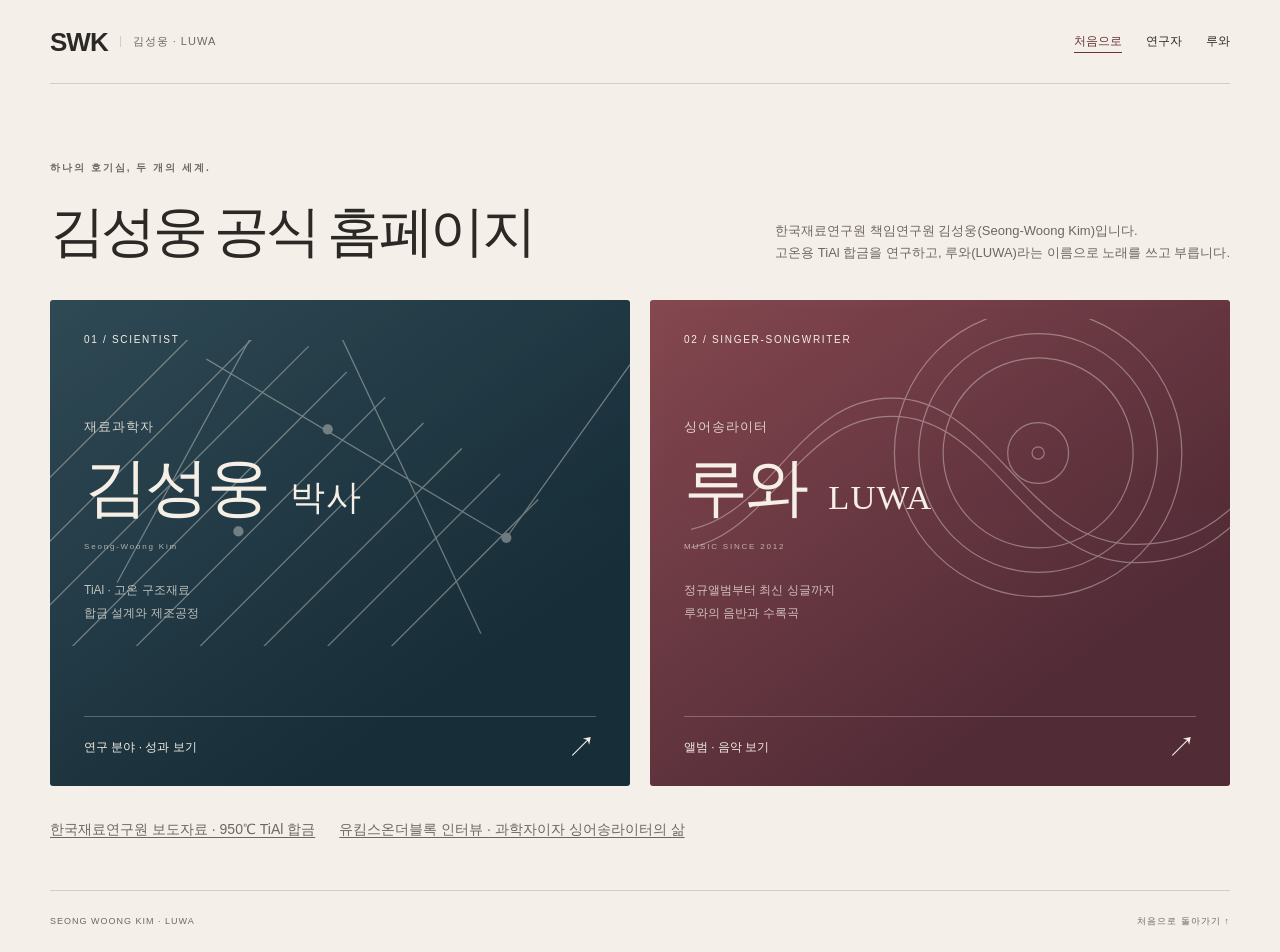
==== commit 2f36cb88: "홈페이지에 김성웅 한글 이름과 공식 연구·인터뷰 자료 표시" ====
--- a/index.html
+++ b/index.html
@@ -1,5 +1,10 @@
 <!doctype html><html lang="ko"><head><meta charset="utf-8"><meta name="viewport" content="width=device-width, initial-scale=1, viewport-fit=cover"><meta name="theme-color" content="#f4f0e9"><title>김성웅 (Seong-Woong Kim) | 한국재료연구원 연구자 · 싱어송라이터 루와 LUWA</title><meta name="description" content="한국재료연구원(KIMS) 김성웅 박사(Seong-Woong Kim)의 공식 홈페이지. 고온 구조용 TiAl 합금 연구와 싱어송라이터 루와(LUWA)의 음반·대표곡을 소개합니다."><link rel="icon" href="[data-uri]"><link rel="stylesheet" href="site.css"><link rel="canonical" href="https://dennis1202kim-dev.github.io/">
-<script type="application/ld+json">{"@context":"https://schema.org","@graph":[{"@type":"WebSite","@id":"https://dennis1202kim-dev.github.io/#website","url":"https://dennis1202kim-dev.github.io/","name":"김성웅 · LUWA","alternateName":"Seong-Woong Kim · LUWA"},{"@type":"Person","@id":"https://dennis1202kim-dev.github.io/#person","name":"김성웅","alternateName":["Seong-Woong Kim","Seong Woong Kim","루와","LUWA"],"jobTitle":"Principal Researcher","worksFor":{"@type":"Organization","name":"한국재료연구원","alternateName":"Korea Institute of Materials Science","url":"https://www.kims.re.kr/"},"url":"https://dennis1202kim-dev.github.io/research.html","sameAs":["https://music.bugs.co.kr/artist/80135807"]},{"@type":"WebPage","@id":"https://dennis1202kim-dev.github.io/#webpage","url":"https://dennis1202kim-dev.github.io/","name":"김성웅 (Seong-Woong Kim) | 한국재료연구원 연구자 · 싱어송라이터 루와 LUWA","description":"한국재료연구원(KIMS) 김성웅 박사(Seong-Woong Kim)의 공식 홈페이지. 고온 구조용 TiAl 합금 연구와 싱어송라이터 루와(LUWA)의 음반·대표곡을 소개합니다.","isPartOf":{"@id":"https://dennis1202kim-dev.github.io/#website"},"mainEntity":{"@id":"https://dennis1202kim-dev.github.io/#person"},"inLanguage":["ko","en"]}]}</script>
+<meta property="og:site_name" content="김성웅 공식 홈페이지">
+<style>
+.home-sources { flex-wrap: wrap; gap: .45rem 1.5rem; margin-top: 1.25rem; color: var(--muted); font-size: .875rem; line-height: 1.65; }
+.home-sources a { text-decoration: underline; text-underline-offset: .2em; }
+</style>
+<script type="application/ld+json">{"@context":"https://schema.org","@graph":[{"@type":"WebSite","@id":"https://dennis1202kim-dev.github.io/#website","url":"https://dennis1202kim-dev.github.io/","name":"김성웅 공식 홈페이지","alternateName":["김성웅 · LUWA","Seong-Woong Kim · LUWA"]},{"@type":"Person","@id":"https://dennis1202kim-dev.github.io/#person","name":"김성웅","alternateName":["Seong-Woong Kim","Seong Woong Kim","루와","LUWA"],"jobTitle":"Principal Researcher","worksFor":{"@type":"Organization","name":"한국재료연구원","alternateName":"Korea Institute of Materials Science","url":"https://www.kims.re.kr/"},"url":"https://dennis1202kim-dev.github.io/research.html","sameAs":["https://music.bugs.co.kr/artist/80135807"],"subjectOf":[{"@type":"Article","url":"https://www.kims.re.kr/v17/bbx/board.php?bx_table=05_01&wr_id=762","headline":"재료硏 김성웅 박사 연구팀, 2025년 세계 1등 기술 선정"},{"@type":"CreativeWork","url":"https://k-club.kird.re.kr/prog/careerLibrary/career/sub02_02_02/view.do?libraryNo=372","name":"[유킴스온더블록] 과학자이자 싱어송라이터의 삶"}]},{"@type":"WebPage","@id":"https://dennis1202kim-dev.github.io/#webpage","url":"https://dennis1202kim-dev.github.io/","name":"김성웅 (Seong-Woong Kim) | 한국재료연구원 연구자 · 싱어송라이터 루와 LUWA","description":"한국재료연구원(KIMS) 김성웅 박사(Seong-Woong Kim)의 공식 홈페이지. 고온 구조용 TiAl 합금 연구와 싱어송라이터 루와(LUWA)의 음반·대표곡을 소개합니다.","isPartOf":{"@id":"https://dennis1202kim-dev.github.io/#website"},"mainEntity":{"@id":"https://dennis1202kim-dev.github.io/#person"},"inLanguage":["ko","en"]}]}</script>
 <script>
 // Keep bookmarks from the original one-page site working.
 (() => {
@@ -50,5 +55,10 @@
   openBookmark();
   addEventListener("hashchange", openBookmark);
 })();
-</script></head><body><section id="home" class="screen home-screen"><header class="header wrap split-header"><a class="wordmark" href="./">SWK<span>김성웅 · LUWA</span></a><nav aria-label="주요 메뉴"><a href="./" aria-current="page">처음으로</a><a href="research.html" >연구자</a><a href="music.html" >루와</a></nav></header><main id="home-main" class="wrap home-main"><div class="home-intro"><p class="eyebrow">SCIENTIST & SINGER-SONGWRITER</p><h1>하나의 호기심,<br class="small-only"> 두 개의 세계.</h1><p>한국재료연구원 김성웅 박사(Seong-Woong Kim)의 TiAl 연구와 싱어송라이터 루와(LUWA)의 음악을 만나보세요.</p></div><div class="portal-grid"><a class="portal research-portal" href="research.html" aria-label="김성웅 박사, 연구 분야와 성과 보기"><span class="portal-label">01 / SCIENTIST</span><svg class="portal-drawing research-drawing" viewBox="0 0 500 240" aria-hidden="true"><g fill="none" stroke="currentColor" stroke-width="1"><path d="M-80 190 145-35M-50 210 175-15M-20 230 205 5M10 250 235 25M40 270 265 45M70 290 295 65M100 310 325 85M130 330 355 105M160 350 385 125"/><path d="m125 15 235 140 100-140M55 190 205-85M340 230 180-110"/></g><g fill="currentColor"><circle cx="220" cy="70" r="4"/><circle cx="360" cy="155" r="4"/><circle cx="150" cy="150" r="4"/></g></svg><div class="portal-name"><span class="portal-role">재료과학자</span><h2>김성웅 <span>박사</span></h2><p class="portal-english">Seong-Woong Kim</p></div><p class="portal-description">TiAl · 고온 구조재료<br>합금 설계와 제조공정</p><span class="portal-action"><span>연구 분야 · 성과 보기</span><span class="portal-arrow" aria-hidden="true">↗</span></span></a><a class="portal musician-portal" href="music.html" aria-label="싱어송라이터 루와 — 발표 앨범과 음악 보기"><span class="portal-label">02 / SINGER-SONGWRITER</span><svg class="portal-drawing music-drawing" viewBox="0 0 500 240" aria-hidden="true"><g fill="none" stroke="currentColor" stroke-width="1"><circle cx="285" cy="110" r="118"/><circle cx="285" cy="110" r="98"/><circle cx="285" cy="110" r="78"/><circle cx="285" cy="110" r="25"/><circle cx="285" cy="110" r="5"/><path d="M-20 175C65 175 82 65 165 65s110 120 200 120 90-75 155-75M-20 190C65 190 82 80 165 80s110 120 200 120 90-75 155-75"/></g></svg><div class="portal-name"><span class="portal-role">싱어송라이터</span><h2>루와 <span>LUWA</span></h2><p class="portal-english">MUSIC SINCE 2012</p></div><p class="portal-description">정규앨범부터 최신 싱글까지<br>루와의 음반과 수록곡</p><span class="portal-action"><span>앨범 · 음악 보기</span><span class="portal-arrow" aria-hidden="true">↗</span></span></a></div></main><footer class="footer wrap split-footer"><p>SEONG WOONG KIM · LUWA</p><a href="./">처음으로 돌아가기 ↑</a></footer></section>
+</script></head><body><section id="home" class="screen home-screen"><header class="header wrap split-header"><a class="wordmark" href="./">SWK<span>김성웅 · LUWA</span></a><nav aria-label="주요 메뉴"><a href="./" aria-current="page">처음으로</a><a href="research.html" >연구자</a><a href="music.html" >루와</a></nav></header><main id="home-main" class="wrap home-main"><div class="home-intro"><p class="eyebrow">하나의 호기심, 두 개의 세계.</p><h1>김성웅 공식 홈페이지</h1><p>한국재료연구원 책임연구원 김성웅(Seong-Woong Kim)입니다.<br>고온용 TiAl 합금을 연구하고, 루와(LUWA)라는 이름으로 노래를 쓰고 부릅니다.</p></div><div class="portal-grid"><a class="portal research-portal" href="research.html" aria-label="김성웅 박사, 연구 분야와 성과 보기"><span class="portal-label">01 / SCIENTIST</span><svg class="portal-drawing research-drawing" viewBox="0 0 500 240" aria-hidden="true"><g fill="none" stroke="currentColor" stroke-width="1"><path d="M-80 190 145-35M-50 210 175-15M-20 230 205 5M10 250 235 25M40 270 265 45M70 290 295 65M100 310 325 85M130 330 355 105M160 350 385 125"/><path d="m125 15 235 140 100-140M55 190 205-85M340 230 180-110"/></g><g fill="currentColor"><circle cx="220" cy="70" r="4"/><circle cx="360" cy="155" r="4"/><circle cx="150" cy="150" r="4"/></g></svg><div class="portal-name"><span class="portal-role">재료과학자</span><h2>김성웅 <span>박사</span></h2><p class="portal-english">Seong-Woong Kim</p></div><p class="portal-description">TiAl · 고온 구조재료<br>합금 설계와 제조공정</p><span class="portal-action"><span>연구 분야 · 성과 보기</span><span class="portal-arrow" aria-hidden="true">↗</span></span></a><a class="portal musician-portal" href="music.html" aria-label="싱어송라이터 루와 — 발표 앨범과 음악 보기"><span class="portal-label">02 / SINGER-SONGWRITER</span><svg class="portal-drawing music-drawing" viewBox="0 0 500 240" aria-hidden="true"><g fill="none" stroke="currentColor" stroke-width="1"><circle cx="285" cy="110" r="118"/><circle cx="285" cy="110" r="98"/><circle cx="285" cy="110" r="78"/><circle cx="285" cy="110" r="25"/><circle cx="285" cy="110" r="5"/><path d="M-20 175C65 175 82 65 165 65s110 120 200 120 90-75 155-75M-20 190C65 190 82 80 165 80s110 120 200 120 90-75 155-75"/></g></svg><div class="portal-name"><span class="portal-role">싱어송라이터</span><h2>루와 <span>LUWA</span></h2><p class="portal-english">MUSIC SINCE 2012</p></div><p class="portal-description">정규앨범부터 최신 싱글까지<br>루와의 음반과 수록곡</p><span class="portal-action"><span>앨범 · 음악 보기</span><span class="portal-arrow" aria-hidden="true">↗</span></span></a></div>
+<nav class="home-sources" aria-label="보도자료와 인터뷰">
+  <a href="https://www.kims.re.kr/v17/bbx/board.php?bx_table=05_01&amp;wr_id=762">한국재료연구원 보도자료 · 950℃ TiAl 합금</a>
+  <a href="https://k-club.kird.re.kr/prog/careerLibrary/career/sub02_02_02/view.do?libraryNo=372">유킴스온더블록 인터뷰 · 과학자이자 싱어송라이터의 삶</a>
+</nav>
+</main><footer class="footer wrap split-footer"><p>SEONG WOONG KIM · LUWA</p><a href="./">처음으로 돌아가기 ↑</a></footer></section>
 </body></html>
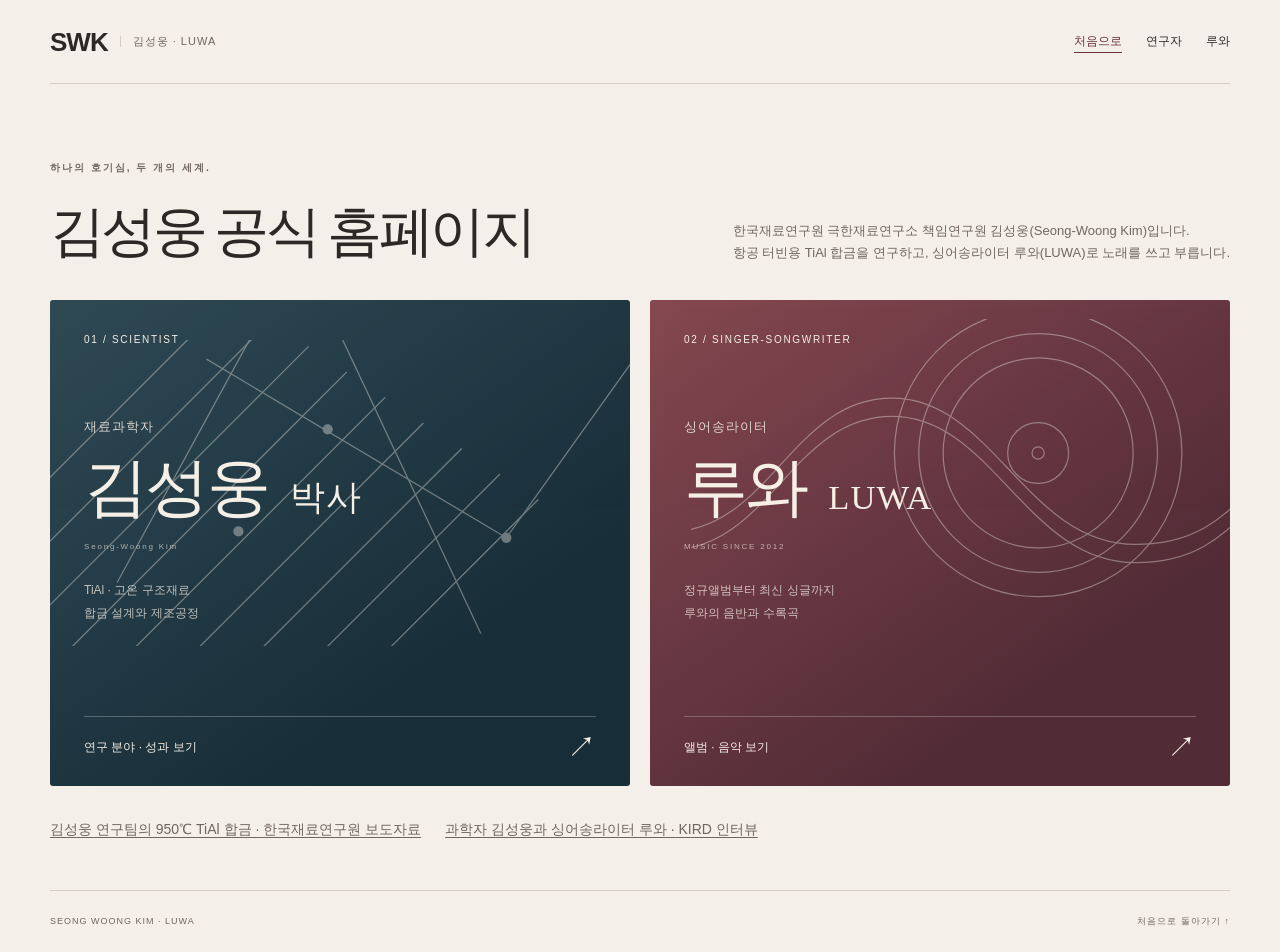
==== commit 14f52312: "옛 북마크 복구 및 김성웅 공식 프로필의 한글 검색 정보 보강" ====
--- a/index.html
+++ b/index.html
@@ -1,14 +1,17 @@
-<!doctype html><html lang="ko"><head><meta charset="utf-8"><meta name="viewport" content="width=device-width, initial-scale=1, viewport-fit=cover"><meta name="theme-color" content="#f4f0e9"><title>김성웅 (Seong-Woong Kim) | 한국재료연구원 연구자 · 싱어송라이터 루와 LUWA</title><meta name="description" content="한국재료연구원(KIMS) 김성웅 박사(Seong-Woong Kim)의 공식 홈페이지. 고온 구조용 TiAl 합금 연구와 싱어송라이터 루와(LUWA)의 음반·대표곡을 소개합니다."><link rel="icon" href="[data-uri]"><link rel="stylesheet" href="site.css"><link rel="canonical" href="https://dennis1202kim-dev.github.io/">
+<!doctype html><html lang="ko"><head><meta charset="utf-8"><meta name="viewport" content="width=device-width, initial-scale=1, viewport-fit=cover"><meta name="theme-color" content="#f4f0e9"><title>김성웅 공식 홈페이지 | 한국재료연구원 책임연구원 · 싱어송라이터 루와</title><meta name="description" content="한국재료연구원 극한재료연구소 책임연구원 김성웅(Seong-Woong Kim)의 공식 홈페이지입니다. 고온용 TiAl 합금 연구와 대표 논문, 싱어송라이터 루와(LUWA)의 음반과 대표곡을 소개합니다."><link rel="icon" href="[data-uri]"><link rel="stylesheet" href="site.css"><link rel="canonical" href="https://dennis1202kim-dev.github.io/">
+<meta property="og:title" content="김성웅 공식 홈페이지 | 한국재료연구원 책임연구원 · 싱어송라이터 루와">
+<meta property="og:description" content="한국재료연구원 극한재료연구소 책임연구원 김성웅(Seong-Woong Kim)의 공식 홈페이지입니다. 고온용 TiAl 합금 연구와 대표 논문, 싱어송라이터 루와(LUWA)의 음반과 대표곡을 소개합니다.">
+<meta property="og:url" content="https://dennis1202kim-dev.github.io/">
 <meta property="og:site_name" content="김성웅 공식 홈페이지">
 <style>
 .home-sources { flex-wrap: wrap; gap: .45rem 1.5rem; margin-top: 1.25rem; color: var(--muted); font-size: .875rem; line-height: 1.65; }
 .home-sources a { text-decoration: underline; text-underline-offset: .2em; }
 </style>
-<script type="application/ld+json">{"@context":"https://schema.org","@graph":[{"@type":"WebSite","@id":"https://dennis1202kim-dev.github.io/#website","url":"https://dennis1202kim-dev.github.io/","name":"김성웅 공식 홈페이지","alternateName":["김성웅 · LUWA","Seong-Woong Kim · LUWA"]},{"@type":"Person","@id":"https://dennis1202kim-dev.github.io/#person","name":"김성웅","alternateName":["Seong-Woong Kim","Seong Woong Kim","루와","LUWA"],"jobTitle":"Principal Researcher","worksFor":{"@type":"Organization","name":"한국재료연구원","alternateName":"Korea Institute of Materials Science","url":"https://www.kims.re.kr/"},"url":"https://dennis1202kim-dev.github.io/research.html","sameAs":["https://music.bugs.co.kr/artist/80135807"],"subjectOf":[{"@type":"Article","url":"https://www.kims.re.kr/v17/bbx/board.php?bx_table=05_01&wr_id=762","headline":"재료硏 김성웅 박사 연구팀, 2025년 세계 1등 기술 선정"},{"@type":"CreativeWork","url":"https://k-club.kird.re.kr/prog/careerLibrary/career/sub02_02_02/view.do?libraryNo=372","name":"[유킴스온더블록] 과학자이자 싱어송라이터의 삶"}]},{"@type":"WebPage","@id":"https://dennis1202kim-dev.github.io/#webpage","url":"https://dennis1202kim-dev.github.io/","name":"김성웅 (Seong-Woong Kim) | 한국재료연구원 연구자 · 싱어송라이터 루와 LUWA","description":"한국재료연구원(KIMS) 김성웅 박사(Seong-Woong Kim)의 공식 홈페이지. 고온 구조용 TiAl 합금 연구와 싱어송라이터 루와(LUWA)의 음반·대표곡을 소개합니다.","isPartOf":{"@id":"https://dennis1202kim-dev.github.io/#website"},"mainEntity":{"@id":"https://dennis1202kim-dev.github.io/#person"},"inLanguage":["ko","en"]}]}</script>
+<script type="application/ld+json">{"@context":"https://schema.org","@graph":[{"@type":"WebSite","@id":"https://dennis1202kim-dev.github.io/#website","url":"https://dennis1202kim-dev.github.io/","name":"김성웅 공식 홈페이지","alternateName":["김성웅 · LUWA","Seong-Woong Kim · LUWA"],"publisher":{"@id":"https://dennis1202kim-dev.github.io/#person"}},{"@type":"Person","@id":"https://dennis1202kim-dev.github.io/#person","name":"김성웅","alternateName":["Seong-Woong Kim","Seong Woong Kim","루와","LUWA"],"jobTitle":"Principal Researcher","worksFor":{"@type":"Organization","name":"한국재료연구원","alternateName":"Korea Institute of Materials Science","url":"https://www.kims.re.kr/"},"url":"https://dennis1202kim-dev.github.io/","sameAs":["https://music.bugs.co.kr/artist/80135807","https://www.mrs.org/meetings-events/annual-meetings/archive/profile/Seong-Woong-Kim-"],"subjectOf":[{"@type":"Article","url":"https://www.kims.re.kr/v17/bbx/board.php?bx_table=05_01&wr_id=762","headline":"재료硏 김성웅 박사 연구팀, 2025년 세계 1등 기술 선정"},{"@type":"CreativeWork","url":"https://k-club.kird.re.kr/prog/careerLibrary/career/sub02_02_02/view.do?libraryNo=372","name":"[유킴스온더블록] 과학자이자 싱어송라이터의 삶"}]},{"@type":"WebPage","@id":"https://dennis1202kim-dev.github.io/#webpage","url":"https://dennis1202kim-dev.github.io/","name":"김성웅 공식 홈페이지 | 한국재료연구원 책임연구원 · 싱어송라이터 루와","description":"한국재료연구원 극한재료연구소 책임연구원 김성웅(Seong-Woong Kim)의 공식 홈페이지입니다. 고온용 TiAl 합금 연구와 대표 논문, 싱어송라이터 루와(LUWA)의 음반과 대표곡을 소개합니다.","isPartOf":{"@id":"https://dennis1202kim-dev.github.io/#website"},"mainEntity":{"@id":"https://dennis1202kim-dev.github.io/#person"},"inLanguage":["ko","en"]}]}</script>
 <script>
 // Keep bookmarks from the original one-page site working.
-(() => {
-  const destinations = {
+(function () {
+  var destinations = {
   "research": "research.html",
   "music": "music.html",
   "research-main": "research.html#research-main",
@@ -47,18 +50,28 @@
   "artist-note": "music.html#artist-note",
   "artist-note-title": "music.html#artist-note-title",
   "luwa-connect-title": "music.html#luwa-connect-title"
-};
+  };
   function openBookmark() {
-    const key = location.hash.slice(1);
-    if (Object.hasOwn(destinations, key)) location.replace(destinations[key]);
+    var key;
+    try {
+      key = decodeURIComponent(location.hash.slice(1));
+    } catch (error) {
+      return;
+    }
+    if (!Object.prototype.hasOwnProperty.call(destinations, key)) return;
+
+    // Place the original query before the destination's optional section ID.
+    var parts = destinations[key].split("#");
+    parts[0] += location.search;
+    location.replace(parts.join("#"));
   }
   openBookmark();
   addEventListener("hashchange", openBookmark);
 })();
-</script></head><body><section id="home" class="screen home-screen"><header class="header wrap split-header"><a class="wordmark" href="./">SWK<span>김성웅 · LUWA</span></a><nav aria-label="주요 메뉴"><a href="./" aria-current="page">처음으로</a><a href="research.html" >연구자</a><a href="music.html" >루와</a></nav></header><main id="home-main" class="wrap home-main"><div class="home-intro"><p class="eyebrow">하나의 호기심, 두 개의 세계.</p><h1>김성웅 공식 홈페이지</h1><p>한국재료연구원 책임연구원 김성웅(Seong-Woong Kim)입니다.<br>고온용 TiAl 합금을 연구하고, 루와(LUWA)라는 이름으로 노래를 쓰고 부릅니다.</p></div><div class="portal-grid"><a class="portal research-portal" href="research.html" aria-label="김성웅 박사, 연구 분야와 성과 보기"><span class="portal-label">01 / SCIENTIST</span><svg class="portal-drawing research-drawing" viewBox="0 0 500 240" aria-hidden="true"><g fill="none" stroke="currentColor" stroke-width="1"><path d="M-80 190 145-35M-50 210 175-15M-20 230 205 5M10 250 235 25M40 270 265 45M70 290 295 65M100 310 325 85M130 330 355 105M160 350 385 125"/><path d="m125 15 235 140 100-140M55 190 205-85M340 230 180-110"/></g><g fill="currentColor"><circle cx="220" cy="70" r="4"/><circle cx="360" cy="155" r="4"/><circle cx="150" cy="150" r="4"/></g></svg><div class="portal-name"><span class="portal-role">재료과학자</span><h2>김성웅 <span>박사</span></h2><p class="portal-english">Seong-Woong Kim</p></div><p class="portal-description">TiAl · 고온 구조재료<br>합금 설계와 제조공정</p><span class="portal-action"><span>연구 분야 · 성과 보기</span><span class="portal-arrow" aria-hidden="true">↗</span></span></a><a class="portal musician-portal" href="music.html" aria-label="싱어송라이터 루와 — 발표 앨범과 음악 보기"><span class="portal-label">02 / SINGER-SONGWRITER</span><svg class="portal-drawing music-drawing" viewBox="0 0 500 240" aria-hidden="true"><g fill="none" stroke="currentColor" stroke-width="1"><circle cx="285" cy="110" r="118"/><circle cx="285" cy="110" r="98"/><circle cx="285" cy="110" r="78"/><circle cx="285" cy="110" r="25"/><circle cx="285" cy="110" r="5"/><path d="M-20 175C65 175 82 65 165 65s110 120 200 120 90-75 155-75M-20 190C65 190 82 80 165 80s110 120 200 120 90-75 155-75"/></g></svg><div class="portal-name"><span class="portal-role">싱어송라이터</span><h2>루와 <span>LUWA</span></h2><p class="portal-english">MUSIC SINCE 2012</p></div><p class="portal-description">정규앨범부터 최신 싱글까지<br>루와의 음반과 수록곡</p><span class="portal-action"><span>앨범 · 음악 보기</span><span class="portal-arrow" aria-hidden="true">↗</span></span></a></div>
+</script></head><body><section id="home" class="screen home-screen"><header class="header wrap split-header"><a class="wordmark" href="./">SWK<span>김성웅 · LUWA</span></a><nav aria-label="주요 메뉴"><a href="./" aria-current="page">처음으로</a><a href="research.html" >연구자</a><a href="music.html" >루와</a></nav></header><main id="home-main" class="wrap home-main"><div class="home-intro"><p class="eyebrow">하나의 호기심, 두 개의 세계.</p><h1>김성웅 공식 홈페이지</h1><p>한국재료연구원 극한재료연구소 책임연구원 김성웅(Seong-Woong Kim)입니다.<br>항공 터빈용 TiAl 합금을 연구하고, 싱어송라이터 루와(LUWA)로 노래를 쓰고 부릅니다.</p></div><div class="portal-grid"><a class="portal research-portal" href="research.html" aria-label="김성웅 박사, 연구 분야와 성과 보기"><span class="portal-label">01 / SCIENTIST</span><svg class="portal-drawing research-drawing" viewBox="0 0 500 240" aria-hidden="true"><g fill="none" stroke="currentColor" stroke-width="1"><path d="M-80 190 145-35M-50 210 175-15M-20 230 205 5M10 250 235 25M40 270 265 45M70 290 295 65M100 310 325 85M130 330 355 105M160 350 385 125"/><path d="m125 15 235 140 100-140M55 190 205-85M340 230 180-110"/></g><g fill="currentColor"><circle cx="220" cy="70" r="4"/><circle cx="360" cy="155" r="4"/><circle cx="150" cy="150" r="4"/></g></svg><div class="portal-name"><span class="portal-role">재료과학자</span><h2>김성웅 <span>박사</span></h2><p class="portal-english">Seong-Woong Kim</p></div><p class="portal-description">TiAl · 고온 구조재료<br>합금 설계와 제조공정</p><span class="portal-action"><span>연구 분야 · 성과 보기</span><span class="portal-arrow" aria-hidden="true">↗</span></span></a><a class="portal musician-portal" href="music.html" aria-label="싱어송라이터 루와 — 발표 앨범과 음악 보기"><span class="portal-label">02 / SINGER-SONGWRITER</span><svg class="portal-drawing music-drawing" viewBox="0 0 500 240" aria-hidden="true"><g fill="none" stroke="currentColor" stroke-width="1"><circle cx="285" cy="110" r="118"/><circle cx="285" cy="110" r="98"/><circle cx="285" cy="110" r="78"/><circle cx="285" cy="110" r="25"/><circle cx="285" cy="110" r="5"/><path d="M-20 175C65 175 82 65 165 65s110 120 200 120 90-75 155-75M-20 190C65 190 82 80 165 80s110 120 200 120 90-75 155-75"/></g></svg><div class="portal-name"><span class="portal-role">싱어송라이터</span><h2>루와 <span>LUWA</span></h2><p class="portal-english">MUSIC SINCE 2012</p></div><p class="portal-description">정규앨범부터 최신 싱글까지<br>루와의 음반과 수록곡</p><span class="portal-action"><span>앨범 · 음악 보기</span><span class="portal-arrow" aria-hidden="true">↗</span></span></a></div>
 <nav class="home-sources" aria-label="보도자료와 인터뷰">
-  <a href="https://www.kims.re.kr/v17/bbx/board.php?bx_table=05_01&amp;wr_id=762">한국재료연구원 보도자료 · 950℃ TiAl 합금</a>
-  <a href="https://k-club.kird.re.kr/prog/careerLibrary/career/sub02_02_02/view.do?libraryNo=372">유킴스온더블록 인터뷰 · 과학자이자 싱어송라이터의 삶</a>
+  <a href="https://www.kims.re.kr/v17/bbx/board.php?bx_table=05_01&amp;wr_id=762">김성웅 연구팀의 950℃ TiAl 합금 · 한국재료연구원 보도자료</a>
+  <a href="https://k-club.kird.re.kr/prog/careerLibrary/career/sub02_02_02/view.do?libraryNo=372">과학자 김성웅과 싱어송라이터 루와 · KIRD 인터뷰</a>
 </nav>
 </main><footer class="footer wrap split-footer"><p>SEONG WOONG KIM · LUWA</p><a href="./">처음으로 돌아가기 ↑</a></footer></section>
 </body></html>
